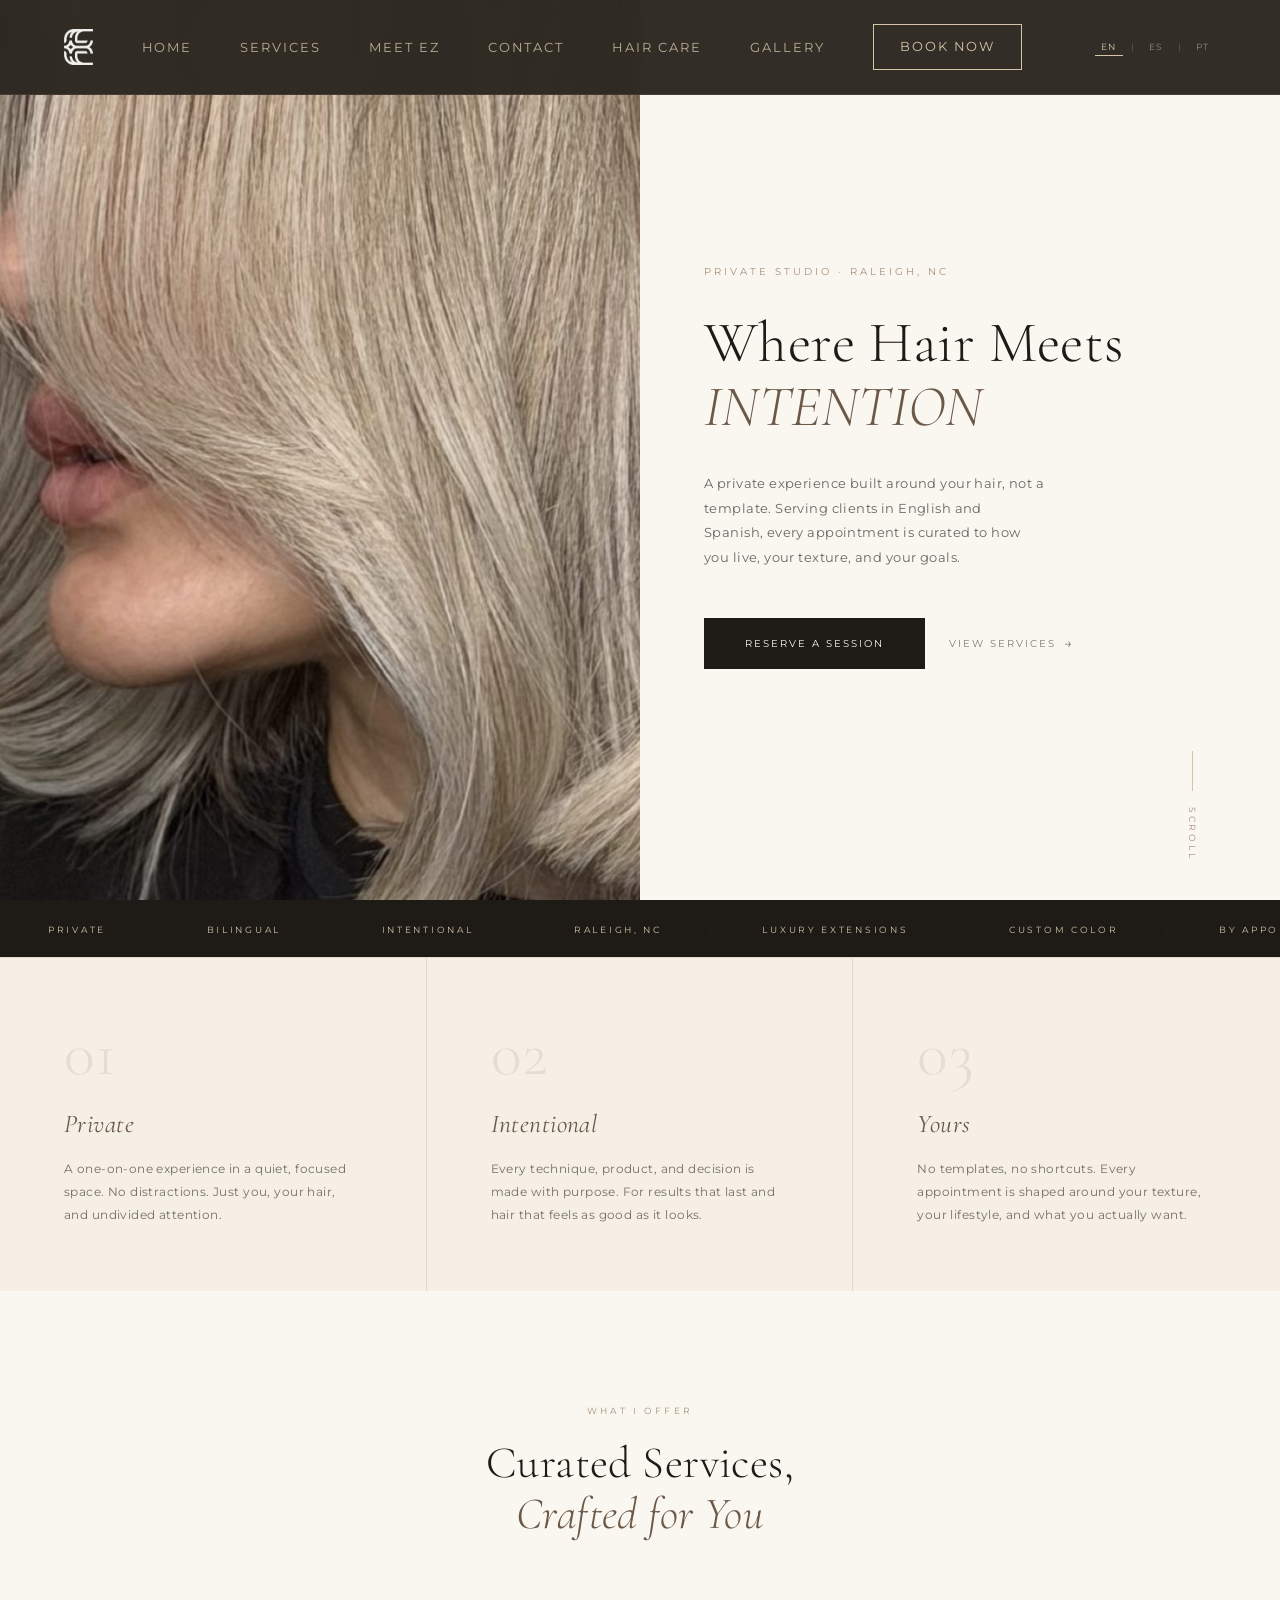
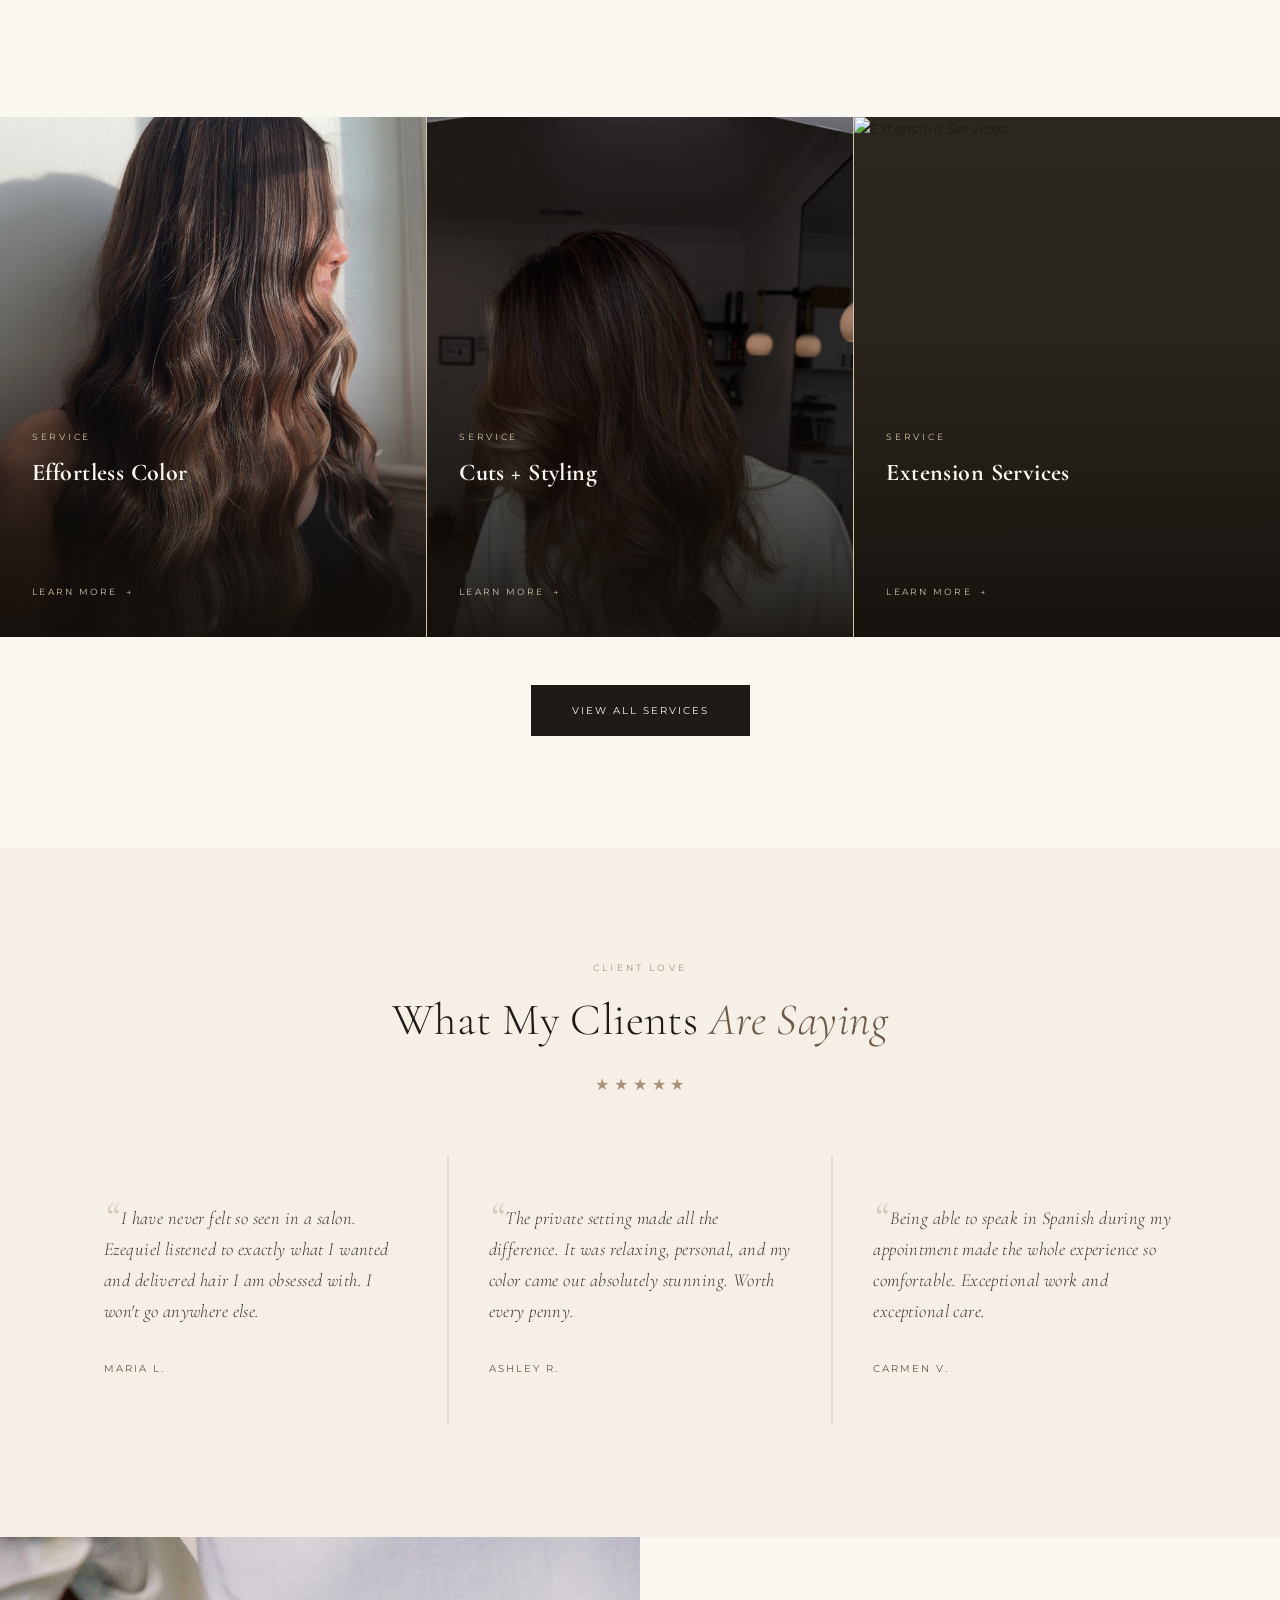
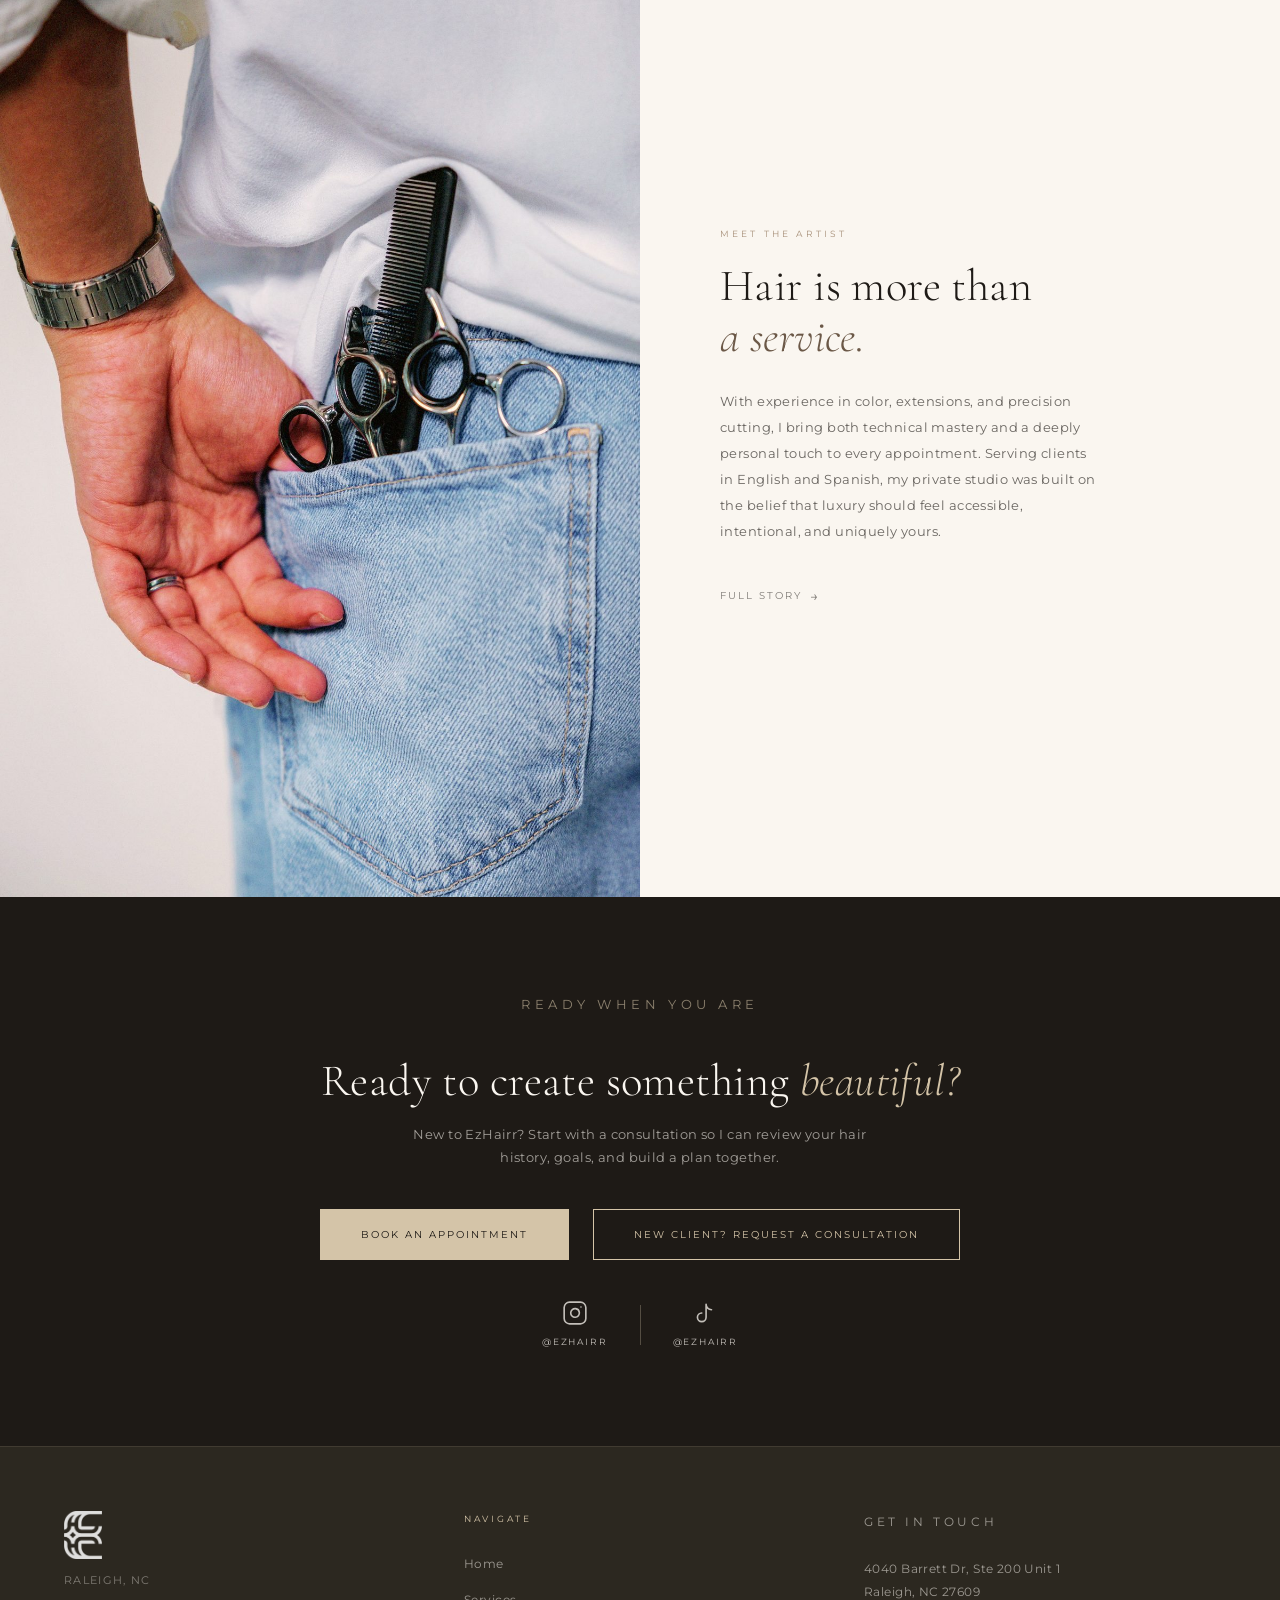
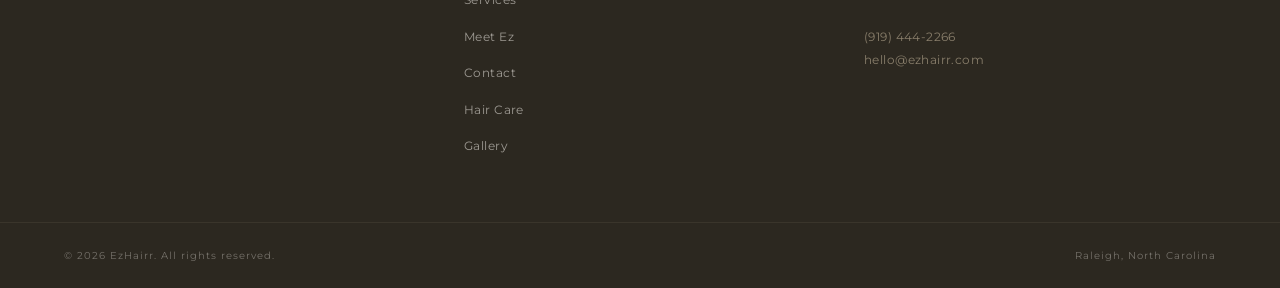
==== index.html @ 63e95068 "Add files via upload" ====
<!DOCTYPE html>
<html lang="en">
<head>
  <meta charset="UTF-8" />
  <meta name="viewport" content="width=device-width, initial-scale=1.0" />
  <meta name="description" content="EzHairr Private, bilingual luxury hair studio in Raleigh, NC. Expert color, extensions, cuts and styling by appointment." />
  <meta property="og:title" content="EzHairr | Luxury Hair Studio, Raleigh NC" />
  <title>EzHairr | Luxury Hair Studio, Raleigh NC</title>
  <link rel="preconnect" href="https://fonts.googleapis.com">
  <link rel="preconnect" href="https://fonts.gstatic.com" crossorigin>
  <link href="https://fonts.googleapis.com/css2?family=Cormorant+Garamond:ital,wght@0,300;0,400;0,500;1,300;1,400;1,500&family=Montserrat:wght@300;400;500;600&display=swap" rel="stylesheet">
  <link rel="stylesheet" href="css/style.css" />
  <style>

    .hero-slideshow { position: absolute; inset: 0; }
    .hero-slide {
      position: absolute; inset: 0;
      background-size: cover; background-position: center center;
      opacity: 0; transition: opacity 1.2s ease;
    }
    .hero-slide.active { opacity: 1; }

    .lang-switcher {
      display: flex;
      align-items: center;
      gap: 0.5rem;
      margin-left: 1.5rem;
    }
    .lang-btn {
      font-family: 'Montserrat', sans-serif;
      font-size: 9px;
      letter-spacing: 0.15em;
      text-transform: uppercase;
      color: var(--sand);
      opacity: 0.6;
      background: none;
      border: none;
      cursor: pointer;
      padding: 0.2rem 0.4rem;
      transition: opacity 0.2s ease;
    }
    .lang-btn:hover, .lang-btn.active { opacity: 1; color: var(--sand); }
    .lang-btn.active { border-bottom: 1px solid var(--sand); }
    .lang-divider { color: var(--sand); opacity: 0.3; font-size: 9px; }

    [data-reveal] { opacity: 0; transform: translateY(28px); transition: opacity 0.75s ease, transform 0.75s ease; }

    .hero-slideshow { position: absolute; inset: 0; }
    .hero-slide {
      position: absolute; inset: 0;
      background-size: cover; background-position: center center;
      opacity: 0; transition: opacity 1.2s ease;
    }
    .hero-slide.active { opacity: 1; }
    [data-reveal].revealed { opacity: 1; transform: translateY(0); }
    [data-reveal-delay="1"] { transition-delay: 0.12s; }
    [data-reveal-delay="2"] { transition-delay: 0.24s; }

    /* ACCORDION */
    .service-card__accordion {
      position: absolute;
      inset: 0;
      background: rgba(26,20,16,0.96);
      display: flex;
      align-items: center;
      justify-content: center;
      padding: 2.5rem;
      opacity: 0;
      pointer-events: none;
      transition: opacity 0.4s ease;
      z-index: 10;
    }
    .service-card__accordion.open {
      opacity: 1;
      pointer-events: all;
    }
    .service-card__accordion-inner {
      text-align: left;
      color: var(--cream);
    }
    .service-card__accordion-label {
      font-family: 'Cormorant Garamond', Georgia, serif;
      font-size: 1.4rem;
      font-style: italic;
      font-weight: 300;
      color: var(--sand);
      margin-bottom: 1rem;
    }
    .service-card__accordion-inner p {
      font-size: 12px;
      line-height: 1.9;
      opacity: 0.8;
      margin-bottom: 0.75rem;
    }
    .service-card__accordion-btn {
      display: inline-block;
      margin-top: 1.25rem;
      font-family: 'Montserrat', sans-serif;
      font-size: 9px;
      letter-spacing: 0.2em;
      text-transform: uppercase;
      border: 1px solid var(--sand);
      color: var(--sand);
      padding: 0.7rem 1.5rem;
      text-decoration: none;
      transition: background 0.3s ease, color 0.3s ease;
    }
    .service-card__accordion-btn:hover {
      background: var(--sand);
      color: var(--dark);
    }
    .service-card__link {
      background: none;
      border: none;
      cursor: pointer;
      font-family: 'Montserrat', sans-serif;
    }
    /* Close button */
    .accordion-close {
      position: absolute;
      top: 1.25rem;
      right: 1.25rem;
      background: none;
      border: none;
      color: var(--sand);
      font-size: 1.1rem;
      cursor: pointer;
      opacity: 0.7;
      transition: opacity 0.2s ease;
      z-index: 11;
    }
    .accordion-close:hover { opacity: 1; }
  </style>
</head>
<body data-page="index" data-marquee-key="index_marquee">


  <!-- NAV -->
  <nav class="nav" id="nav">
    <a href="index.html" class="nav__logo"><img src="images/logo.png" alt="EzHairr" class="nav__logo-img" /></a>
    <ul class="nav__links">
      <li><a href="index.html" data-i18n="nav_home">Home</a></li>
      <li><a href="services.html" data-i18n="nav_services">Services</a></li>
      <li><a href="about.html" data-i18n="nav_meet">Meet Ez</a></li>
      <li><a href="contact.html" data-i18n="nav_contact">Contact</a></li>
      <li><a href="haircare.html" data-i18n="nav_haircare">Hair Care</a></li>
      <li><a href="gallery.html" data-i18n="nav_gallery">Gallery</a></li>
    </ul>
    <a href="https://book.squareup.com/appointments/rt3pqesdcod89x/location/LMBRDJYVNBJ9A/services" class="nav__cta" target="_blank" rel="noopener" data-i18n="nav_book">Book Now</a>
        <div class="lang-switcher">
      <button class="lang-btn active" onclick="setLang('en')">EN</button>
      <span class="lang-divider">|</span>
      <button class="lang-btn" onclick="setLang('es')">ES</button>
      <span class="lang-divider">|</span>
      <button class="lang-btn" onclick="setLang('pt')">PT</button>
    </div>
    <button class="nav__hamburger" aria-label="Open menu">
      <span></span><span></span><span></span>
    </button>
  </nav>

  <div class="mobile-menu" role="dialog" aria-modal="true">
    <button class="mobile-menu__close" aria-label="Close menu">&#x2715;</button>
    <a href="index.html" data-i18n="nav_home">Home</a>
    <a href="services.html" data-i18n="nav_services">Services</a>
    <a href="about.html" data-i18n="nav_meet">Meet Ez</a>
    <a href="contact.html" data-i18n="nav_contact">Contact</a>
    <a href="haircare.html" data-i18n="nav_haircare">Hair Care</a>
    <a href="gallery.html" data-i18n="nav_gallery">Gallery</a>
    <a href="https://book.squareup.com/appointments/rt3pqesdcod89x/location/LMBRDJYVNBJ9A/services" target="_blank" rel="noopener" style="color:var(--sand);" data-i18n="nav_book">Book Now</a>
  </div>

  <!-- HERO -->
  <section class="hero">
    <div class="hero__image">
      <div class="hero-slideshow">
        <div class="hero-slide active" style="background-image:url('images/hero.jpg')"></div>
        <div class="hero-slide" style="background-image:url('images/color.jpg')"></div>
        <div class="hero-slide" style="background-image:url('images/extensions.jpg')"></div>
        <div class="hero-slide" style="background-image:url('images/cuts.jpg')"></div>
      </div>
    </div>
    <div class="hero__content">
      <p class="hero__eyebrow" data-i18n="index_hero_eyebrow">Private Studio · Raleigh, NC</p>
      <h1 class="hero__headline">
        <span data-i18n="index_hero_h1">Where Hair Meets</span><br>
        <em data-i18n="index_hero_em">INTENTION</em>
      </h1>
      <p class="hero__body" data-i18n="index_hero_body">A private experience built around your hair, not a template. Serving clients in English and Spanish, every appointment is curated to how you live, your texture, and your goals.</p>
      <div class="hero__actions">
        <a href="https://book.squareup.com/appointments/rt3pqesdcod89x/location/LMBRDJYVNBJ9A/services" class="btn-primary" target="_blank" rel="noopener" data-i18n="index_hero_btn1">Reserve a Session</a>
        <a href="services.html" class="btn-ghost" data-i18n="index_hero_btn2">View Services</a>
      </div>
      <div class="hero__scroll" data-i18n="index_scroll">Scroll</div>
    </div>
  </section>

  <!-- MARQUEE -->
  <div class="marquee-strip" aria-hidden="true">
    <div class="marquee-track" id="marquee-track">
      <span>Private</span><span class="dot">·</span>
      <span>Bilingual</span><span class="dot">·</span>
      <span>Intentional</span><span class="dot">·</span>
      <span>Raleigh, NC</span><span class="dot">·</span>
      <span>Luxury Extensions</span><span class="dot">·</span>
      <span>Custom Color</span><span class="dot">·</span>
      <span>By Appointment</span><span class="dot">·</span>
      <span>Private</span><span class="dot">·</span>
      <span>Bilingual</span><span class="dot">·</span>
      <span>Intentional</span><span class="dot">·</span>
      <span>Raleigh, NC</span><span class="dot">·</span>
      <span>Luxury Extensions</span><span class="dot">·</span>
      <span>Custom Color</span><span class="dot">·</span>
      <span>By Appointment</span><span class="dot">·</span>
    </div>
  </div>
  </div>

  <!-- PILLARS -->
  <div class="pillars-section">
    <div class="pillars">
      <div class="pillar" data-reveal>
        <div class="pillar__number">01</div>
        <div class="pillar__title" data-i18n="index_p1_title">Private</div>
        <p class="pillar__body" data-i18n="index_p1_body">A one-on-one experience in a quiet, focused space. No distractions. Just you, your hair, and undivided attention.</p>
      </div>
      <div class="pillar" data-reveal data-reveal-delay="1">
        <div class="pillar__number">02</div>
        <div class="pillar__title" data-i18n="index_p2_title">Intentional</div>
        <p class="pillar__body" data-i18n="index_p2_body">Every technique, product, and decision is made with purpose. For results that last and hair that feels as good as it looks.</p>
      </div>
      <div class="pillar" data-reveal data-reveal-delay="2">
        <div class="pillar__number">03</div>
        <div class="pillar__title" data-i18n="index_p3_title">Yours</div>
        <p class="pillar__body" data-i18n="index_p3_body">No templates, no shortcuts. Every appointment is shaped around your texture, your lifestyle, and what you actually want.</p>
      </div>
    </div>
  </div>

  <!-- SERVICES -->
  <section class="section section--mid" id="services">
    <div class="services-intro" data-reveal>
      <p class="eyebrow" data-i18n="index_svc_eyebrow">What I Offer</p>
      <h2 class="heading"><span data-i18n="index_svc_h1">Curated Services,</span><br><em data-i18n="index_svc_em">Crafted for You</em></h2>
    </div>
  </section>
  <div class="services-grid">

    <div class="service-card">
      <img src="images/color.jpg" alt="Effortless Color" style="position:absolute;inset:0;width:100%;height:100%;object-fit:cover;object-position:center 30%;" />
      <div class="service-card__overlay">
        <p class="service-card__label" data-i18n="index_c1_label">Service</p>
        <h3 class="service-card__title" data-i18n="index_c1_title">Effortless Color</h3>
        <p class="service-card__desc" data-i18n="index_c1_desc">Soft balayage and foilayage creating dimensional, lived-in color that's easy to maintain.</p>
        <button class="service-card__link" onclick="toggleCard('color')" data-i18n="index_learn_more">Learn More</button>
      </div>
      <div class="service-card__accordion" id="accordion-color">
        <button class="accordion-close" onclick="toggleCard('color')">&#x2715;</button>
        <div class="service-card__accordion-inner">
          <p class="service-card__accordion-label" data-i18n="index_c1_title">Effortless Color</p>
          <p data-i18n="index_c1_ap1">Soft balayage and foilayage designed to create dimensional, lived-in color that grows out beautifully and never feels like a chore to maintain. Perfect for anyone who wants sun-kissed, natural-looking results without constant upkeep.</p>
          <p data-i18n="index_c1_ap2">Every color appointment begins with a consultation to understand your hair history, lifestyle, and goals. No two results are the same.</p>
          <a href="https://book.squareup.com/appointments/rt3pqesdcod89x/location/LMBRDJYVNBJ9A/services" target="_blank" class="service-card__accordion-btn" data-i18n="index_c1_abtn">Book Now</a>
        </div>
      </div>
    </div>

    <div class="service-card">
      <img src="images/cuts.jpg" alt="Cuts and Styling" style="position:absolute;inset:0;width:100%;height:100%;object-fit:cover;object-position:center 30%;" />
      <div class="service-card__overlay">
        <p class="service-card__label" data-i18n="index_c2_label">Service</p>
        <h3 class="service-card__title" data-i18n="index_c2_title">Cuts + Styling</h3>
        <p class="service-card__desc" data-i18n="index_c2_desc">Personalized to fit how you actually live in your hair: your texture, your routine, your lifestyle.</p>
        <button class="service-card__link" onclick="toggleCard('cuts')" data-i18n="index_learn_more">Learn More</button>
      </div>
      <div class="service-card__accordion" id="accordion-cuts">
        <button class="accordion-close" onclick="toggleCard('cuts')">&#x2715;</button>
        <div class="service-card__accordion-inner">
          <p class="service-card__accordion-label" data-i18n="index_c2_title">Cuts + Styling</p>
          <p data-i18n="index_c2_ap1">Every cut is shaped around how you actually live in your hair, your routine, your texture, your style. Not a formula, not a template. A cut that works for your real life.</p>
          <p data-i18n="index_c2_ap2">Includes a blowout and style finish so you leave looking and feeling your best.</p>
          <a href="https://book.squareup.com/appointments/rt3pqesdcod89x/location/LMBRDJYVNBJ9A/services" target="_blank" class="service-card__accordion-btn" data-i18n="index_c2_abtn">Book Now</a>
        </div>
      </div>
    </div>

    <div class="service-card">
      <img src="images/extensions.jpg" alt="Extension Services" style="position:absolute;inset:0;width:100%;height:100%;object-fit:cover;object-position:center 30%;" />
      <div class="service-card__overlay">
        <p class="service-card__label" data-i18n="index_c3_label">Service</p>
        <h3 class="service-card__title" data-i18n="index_c3_title">Extension Services</h3>
        <p class="service-card__desc" data-i18n="index_c3_desc">Custom extensions tailored to your texture, lifestyle, and goals. Length, volume, or both, done to look completely natural.</p>
        <button class="service-card__link" onclick="toggleCard('extensions')" data-i18n="index_learn_more">Learn More</button>
      </div>
      <div class="service-card__accordion" id="accordion-extensions">
        <button class="accordion-close" onclick="toggleCard('extensions')">&#x2715;</button>
        <div class="service-card__accordion-inner">
          <p class="service-card__accordion-label" data-i18n="index_c3_title">Extension Services</p>
          <p data-i18n="index_c3_ap1">Custom extensions tailored to your hair texture, density, lifestyle, and goals. I'll go over every method available, maintenance expectations, and pricing during your consultation so there are no surprises.</p>
          <p data-i18n="index_c3_ap2">Whether you want added length, volume, or both, the result will look and feel completely natural.</p>
          <a href="https://book.squareup.com/appointments/rt3pqesdcod89x/location/LMBRDJYVNBJ9A/services" target="_blank" class="service-card__accordion-btn" data-i18n="index_c3_abtn">Book a Consultation</a>
        </div>
      </div>
    </div>

  </div>
  <div class="section section--mid" style="padding-top:3rem;text-align:center;">
    <a href="services.html" class="btn-primary" data-i18n="index_view_all">View All Services</a>
  </div>

  <!-- TESTIMONIALS -->
  <section class="section section--dark testimonials">
    <div data-reveal>
      <p class="eyebrow" data-i18n="index_testi_eyebrow">Client Love</p>
      <h2 class="heading"><span data-i18n="index_testi_h1">What My Clients</span> <em data-i18n="index_testi_em">Are Saying</em></h2>
      <div class="stars">★ ★ ★ ★ ★</div>
    </div>
    <div class="testimonials-grid">
      <div class="testimonial" data-reveal>
        <p class="testimonial__quote" data-i18n="index_t1">I have never felt so seen in a salon. Ezequiel listened to exactly what I wanted and delivered hair I am obsessed with. I won't go anywhere else.</p>
        <p class="testimonial__author" data-i18n="index_t1_author">Maria L.</p>
      </div>
      <div class="testimonial" data-reveal data-reveal-delay="1">
        <p class="testimonial__quote" data-i18n="index_t2">The private setting made all the difference. It was relaxing, personal, and my color came out absolutely stunning. Worth every penny.</p>
        <p class="testimonial__author" data-i18n="index_t2_author">Ashley R.</p>
      </div>
      <div class="testimonial" data-reveal data-reveal-delay="2">
        <p class="testimonial__quote" data-i18n="index_t3">Being able to speak in Spanish during my appointment made the whole experience so comfortable. Exceptional work and exceptional care.</p>
        <p class="testimonial__author" data-i18n="index_t3_author">Carmen V.</p>
      </div>
    </div>
  </section>

  <!-- ABOUT -->
  <div class="about-split" id="about">
    <div class="about-split__image">
      <img src="images/about.jpg" alt="Ezequiel - EzHairr stylist" style="width:100%;height:100%;object-fit:cover;object-position:center top;" />
    </div>
    <div class="about-split__content">
      <p class="eyebrow" data-i18n="index_about_eyebrow">Meet the Artist</p>
      <h2 class="heading" style="margin-bottom:1.5rem;"><span data-i18n="index_about_h1">Hair is more than</span><br><em data-i18n="index_about_em">a service.</em></h2>
      <p class="about-split__body" data-i18n="index_about_body">With experience in color, extensions, and precision cutting, I bring both technical mastery and a deeply personal touch to every appointment. Serving clients in English and Spanish, my private studio was built on the belief that luxury should feel accessible, intentional, and uniquely yours.</p>
      <a href="about.html" class="btn-ghost" data-i18n="index_about_btn">Full Story</a>
    </div>
  </div>

  <!-- CTA STRIP -->
  <section class="cta-strip" id="contact">
    <p class="eyebrow" data-i18n="index_cta_eyebrow">Ready When You Are</p>
    <h2 class="heading" style="margin-bottom:1rem;"><span data-i18n="index_cta_h1">Ready to create something</span> <em data-i18n="index_cta_em">beautiful?</em></h2>
    <p data-i18n="index_cta_body">New to EzHairr? Start with a consultation so I can review your hair history, goals, and build a plan together.</p>
    <div style="display:flex;gap:1.5rem;justify-content:center;flex-wrap:wrap;margin-top:0.5rem;">
        <a href="https://book.squareup.com/appointments/rt3pqesdcod89x/location/LMBRDJYVNBJ9A/services" class="btn-primary" target="_blank" rel="noopener" data-i18n="index_cta_btn1">Book an Appointment</a>
        <a href="contact.html" class="btn-primary" style="background:transparent;color:var(--sand);border-color:var(--sand);" data-i18n="index_cta_btn2">New Client? Request a Consultation</a>
      </div>
  
  <div style="display:flex;justify-content:center;gap:2rem;margin-top:2.5rem;align-items:center;">
    <a href="https://www.instagram.com/ezhairr" target="_blank" rel="noopener" style="display:flex;flex-direction:column;align-items:center;gap:0.5rem;text-decoration:none;color:var(--cream);opacity:0.75;transition:opacity 0.3s ease;" onmouseover="this.style.opacity=1" onmouseout="this.style.opacity=0.75">
      <svg xmlns="http://www.w3.org/2000/svg" width="26" height="26" viewBox="0 0 24 24" fill="none" stroke="currentColor" stroke-width="1.5" stroke-linecap="round" stroke-linejoin="round">
        <rect x="2" y="2" width="20" height="20" rx="5" ry="5"/><path d="M16 11.37A4 4 0 1 1 12.63 8 4 4 0 0 1 16 11.37z"/><line x1="17.5" y1="6.5" x2="17.51" y2="6.5"/>
      </svg>
      <span style="font-size:9px;letter-spacing:0.2em;text-transform:uppercase;font-family:'Montserrat',sans-serif;">@ezhairr</span>
    </a>
    <div style="width:1px;height:40px;background:rgba(212,196,168,0.3);"></div>
    <a href="https://www.tiktok.com/@ezhairr" target="_blank" rel="noopener" style="display:flex;flex-direction:column;align-items:center;gap:0.5rem;text-decoration:none;color:var(--cream);opacity:0.75;transition:opacity 0.3s ease;" onmouseover="this.style.opacity=1" onmouseout="this.style.opacity=0.75">
      <svg xmlns="http://www.w3.org/2000/svg" width="26" height="26" viewBox="0 0 24 24" fill="none" stroke="currentColor" stroke-width="1.5" stroke-linecap="round" stroke-linejoin="round">
        <path d="M9 12a4 4 0 1 0 4 4V4a5 5 0 0 0 5 5"/>
      </svg>
      <span style="font-size:9px;letter-spacing:0.2em;text-transform:uppercase;font-family:'Montserrat',sans-serif;">@ezhairr</span>
    </a>
  </div>
</section>

  <!-- FOOTER -->
  <footer>
    <div class="footer-grid">
      <div>
        <div class="footer__logo"><img src="images/logo.png" alt="EzHairr" class="footer__logo-img" /></div>
        <p class="footer__tagline" data-i18n="footer_tagline">Raleigh, NC</p>
      </div>
      <div>
        <p class="footer__head" data-i18n="footer_navigate">Navigate</p>
        <ul class="footer__links">
          <li><a href="index.html" data-i18n="nav_home">Home</a></li>
          <li><a href="services.html" data-i18n="nav_services">Services</a></li>
          <li><a href="about.html" data-i18n="nav_meet">Meet Ez</a></li>
          <li><a href="contact.html" data-i18n="nav_contact">Contact</a></li>
          <li><a href="haircare.html" data-i18n="nav_haircare">Hair Care</a></li>
          <li><a href="gallery.html" data-i18n="nav_gallery">Gallery</a></li>
        </ul>
      </div>
      <div class="footer__contact">
        <p class="footer__head" data-i18n="footer_contact">Get in Touch</p>
        <p>
          4040 Barrett Dr, Ste 200 Unit 1<br>
          Raleigh, NC 27609<br><br>
          <a href="tel:9194442266">(919) 444-2266</a><br>
          <a href="mailto:hello@ezhairr.com">hello@ezhairr.com</a>
        </p>
      </div>
    </div>
    <div class="footer-bottom">
      <p data-i18n="footer_copy">&copy; 2026 EzHairr. All rights reserved.</p>
      <p data-i18n="footer_location">Raleigh, North Carolina</p>
    </div>
  </footer>

  <script>
    const nav = document.getElementById('nav');
    window.addEventListener('scroll', () => {
      nav.classList.toggle('scrolled', window.scrollY > 60);
    });

    const revealEls = document.querySelectorAll('[data-reveal]');
    const observer = new IntersectionObserver((entries) => {
      entries.forEach(entry => {
        if (entry.isIntersecting) {
          entry.target.classList.add('revealed');
          observer.unobserve(entry.target);
        }
      });
    }, { threshold: 0.12 });
    revealEls.forEach(el => observer.observe(el));

  function toggleCard(id) {
    const accordion = document.getElementById('accordion-' + id);
    accordion.classList.toggle('open');
  }

  // Hero slideshow
  const slides = document.querySelectorAll('.hero-slide');
  let current = 0;
  setInterval(() => {
    slides[current].classList.remove('active');
    current = (current + 1) % slides.length;
    slides[current].classList.add('active');
  }, 4000);
  </script>

  <script src="js/main.js"></script>
  <script>
    // Mobile menu
    (function() {
      var hamburger = document.querySelector('.nav__hamburger');
      var mobileMenu = document.querySelector('.mobile-menu');
      var closeBtn = document.querySelector('.mobile-menu__close');
      if (hamburger && mobileMenu) {
        hamburger.addEventListener('click', function() {
          mobileMenu.classList.add('open');
          document.body.style.overflow = 'hidden';
        });
        closeBtn && closeBtn.addEventListener('click', function() {
          mobileMenu.classList.remove('open');
          document.body.style.overflow = '';
        });
        document.querySelectorAll('.mobile-menu a').forEach(function(a) {
          a.addEventListener('click', function() {
            mobileMenu.classList.remove('open');
            document.body.style.overflow = '';
          });
        });
      }

      // Service card scroll reveal
      var cards = document.querySelectorAll('.service-card');
      if (cards.length && 'IntersectionObserver' in window) {
        var obs = new IntersectionObserver(function(entries) {
          entries.forEach(function(e) {
            e.target.classList.toggle('in-view', e.isIntersecting);
          });
        }, { threshold: 0.5 });
        cards.forEach(function(c) { obs.observe(c); });
      }
    })();
  </script>
  
  <script src="js/i18n.js"></script>
  <script>
    var _lang = localStorage.getItem('ezhairr_lang') || 'en';
    function setLang(lang) {
      _lang = lang;
      localStorage.setItem('ezhairr_lang', lang);
      var tr = EZ_TRANSLATIONS[lang];
      document.querySelectorAll('[data-i18n]').forEach(function(el) {
        var k = el.getAttribute('data-i18n');
        if (tr && tr[k] !== undefined) el.textContent = tr[k];
      });
      document.querySelectorAll('.lang-btn').forEach(function(b) {
        b.classList.toggle('active', b.textContent.toLowerCase() === lang);
      });
      document.documentElement.lang = lang==='pt'?'pt-BR':lang==='es'?'es-419':'en';
      var track = document.getElementById('marquee-track');
      var mk = document.body.getAttribute('data-marquee-key');
      if (track && mk && tr && tr[mk]) {
        var words = tr[mk], h = '';
        for (var i=0;i<2;i++) words.forEach(function(w){h+='<span>'+w+'</span><span class="dot">·</span>';});
        track.innerHTML = h;
      }
    }
    setLang(_lang);
  </script>
</body>
</html>
---- css/style.css ----
:root {
      --ink:     #1E1A16;
      --dark:    #2C2820;
      --earth:   #6B5847;
      --taupe:   #A8917A;
      --sand:    #D4C4A8;
      --ivory:   #F5EFE6;
      --cream:   #FAF6F0;
      --ff-display: 'Cormorant Garamond', Georgia, serif;
      --ff-body:    'Montserrat', sans-serif;
      --transition: 0.35s ease;
    }

    *, *::before, *::after { box-sizing: border-box; margin: 0; padding: 0; }
    html { scroll-behavior: smooth; }
    body {
      background: var(--cream);
      color: var(--ink);
      font-family: var(--ff-body);
      font-size: 14px;
      font-weight: 400;
      letter-spacing: 0.03em;
      line-height: 1.75;
      overflow-x: hidden;
    }
    a { color: inherit; text-decoration: none; }

    /* NAV */
    .nav {
      position: fixed; top: 0; left: 0; right: 0; z-index: 100;
      display: flex; align-items: center; justify-content: space-between;
      padding: 1.5rem 4rem;
      background: rgba(44,40,32,0.97);
      backdrop-filter: blur(8px);
      border-bottom: 1px solid rgba(200,184,154,0.12);
      transition: background var(--transition), padding var(--transition);
    }
    .nav.scrolled {
      background: rgba(44,40,32,0.97);
      backdrop-filter: blur(8px);
      padding: 1rem 4rem;
      border-bottom: 1px solid rgba(200,184,154,0.12);
    }
    .nav__logo { display: flex; align-items: center; }
    .nav__links { display: flex; gap: 3rem; list-style: none; }
    .nav__links a { font-size: 13px; letter-spacing: 0.15em; text-transform: uppercase; color: var(--sand); opacity: 0.85; transition: opacity var(--transition), color var(--transition); }
    .nav__links a:hover { opacity: 1; color: var(--taupe); }
    .nav__cta {
      font-size: 13px; letter-spacing: 0.15em; text-transform: uppercase;
      border: 1px solid var(--sand); color: var(--sand);
      padding: 0.65rem 1.6rem;
      transition: background var(--transition), color var(--transition), border-color var(--transition);
    }
    .nav__cta:hover { background: var(--sand); color: var(--dark); }

    /* HERO */
    .hero {
      height: 100vh; min-height: 700px;
      display: grid; grid-template-columns: 1fr 1fr;
    }
    .hero__image { position: relative; overflow: hidden; background: var(--dark); }
    .hero__photo { width: 100%; height: 100%; object-fit: cover; transition: transform 8s ease; }
    .hero__image:hover .hero__photo { transform: scale(1.04); }
    .hero__placeholder {
      width: 100%; height: 100%;
      display: flex; flex-direction: column; align-items: center; justify-content: center;
      gap: 1rem; background: var(--dark);
      color: var(--earth); font-size: 10px; letter-spacing: 0.2em; text-transform: uppercase;
    }
    .hero__placeholder svg { opacity: 0.4; }
    .hero__content {
      display: flex; flex-direction: column; justify-content: center;
      padding: 6rem 5rem 4rem 4rem;
      background: var(--cream); position: relative;
    }
    .hero__eyebrow { font-size: 10px; letter-spacing: 0.3em; text-transform: uppercase; color: var(--taupe); margin-bottom: 2rem; }
    .hero__headline {
      font-family: var(--ff-display);
      font-size: clamp(3rem, 4.5vw, 4.5rem);
      font-weight: 300; line-height: 1.1; color: var(--ink);
      margin-bottom: 2rem;
    }
    .hero__headline em { font-style: italic; color: var(--earth); display: block; }
    .hero__body { font-size: 13px; line-height: 1.9; color: var(--ink); opacity: 0.65; max-width: 340px; margin-bottom: 3rem; }
    .hero__actions { display: flex; gap: 1.5rem; align-items: center; }
    .hero__scroll {
      position: absolute; bottom: 2.5rem; right: 5rem;
      font-size: 9px; letter-spacing: 0.3em; text-transform: uppercase;
      color: var(--taupe); writing-mode: vertical-rl;
      display: flex; align-items: center; gap: 1rem;
    }
    .hero__scroll::before { content: ''; display: block; width: 1px; height: 40px; background: var(--sand); }

    /* BUTTONS */
    .btn-primary {
      font-family: var(--ff-body); font-size: 10px; letter-spacing: 0.2em;
      text-transform: uppercase; background: var(--ink); color: var(--cream);
      padding: 1rem 2.5rem; border: 1px solid var(--ink); cursor: pointer;
      transition: background var(--transition), color var(--transition);
      display: inline-block;
    }
    .btn-primary:hover { background: transparent; color: var(--ink); }
    .btn-ghost {
      font-family: var(--ff-body); font-size: 10px; letter-spacing: 0.2em;
      text-transform: uppercase; color: var(--ink); opacity: 0.55;
      display: inline-flex; align-items: center; gap: 0.5rem;
      transition: opacity var(--transition), color var(--transition);
      cursor: pointer; background: none; border: none;
    }
    .btn-ghost:hover { opacity: 1; color: var(--earth); }
    .btn-ghost::after { content: '→'; font-size: 14px; }

    /* MARQUEE */
    .marquee-strip { background: var(--ink); padding: 1rem 0; overflow: hidden; white-space: nowrap; }
    .marquee-track { display: inline-flex; animation: marquee 22s linear infinite; }
    .marquee-track span { font-size: 9px; letter-spacing: 0.3em; text-transform: uppercase; color: var(--sand); padding: 0 3rem; }
    .marquee-track .dot { color: var(--earth); padding: 0; opacity: 0.6; }
    @keyframes marquee { from { transform: translateX(0); } to { transform: translateX(-50%); } }

    /* PILLARS */
    .pillars-section { padding: 0; background: var(--ivory); }
    .pillars {
      display: grid; grid-template-columns: repeat(3, 1fr);
      border-top: 1px solid rgba(107,88,71,0.15);
    }
    .pillar { padding: 4rem; border-right: 1px solid rgba(107,88,71,0.15); }
    .pillar:last-child { border-right: none; }
    .pillar__number { font-family: var(--ff-display); font-size: 4rem; font-weight: 300; color: rgba(168,145,122,0.2); line-height: 1; margin-bottom: 1rem; }
    .pillar__title { font-family: var(--ff-display); font-size: 1.6rem; font-style: italic; color: var(--earth); margin-bottom: 0.75rem; }
    .pillar__body { font-size: 12px; line-height: 1.9; color: var(--ink); opacity: 0.6; }

    /* SERVICES */
    .section { padding: 7rem 4rem; }
    .section--mid { background: var(--cream); }
    .section--dark { background: var(--ivory); }
    .eyebrow { font-size: 9px; letter-spacing: 0.35em; text-transform: uppercase; color: var(--taupe); margin-bottom: 1.2rem; }
    .heading { font-family: var(--ff-display); font-size: clamp(2.2rem, 3.5vw, 3.2rem); font-weight: 300; line-height: 1.15; color: var(--ink); }
    .heading em { font-style: italic; color: var(--earth); }
    .services-intro { max-width: 800px; margin: 0 auto 4rem; text-align: center; }
    .services-grid { display: grid; grid-template-columns: repeat(3, 1fr); gap: 1.5px; background: var(--sand); }
    .service-card { position: relative; height: 520px; overflow: hidden; background: var(--dark); cursor: pointer; }
    .service-card__overlay {
      position: absolute; inset: 0;
      background: linear-gradient(to top, rgba(20,16,12,0.92) 0%, rgba(20,16,12,0.15) 55%, transparent 100%);
      display: flex; flex-direction: column; justify-content: flex-end;
      padding: 2.5rem 2rem;
      transition: background var(--transition);
    }
    .service-card:hover .service-card__overlay {
      background: linear-gradient(to top, rgba(20,16,12,0.97) 0%, rgba(20,16,12,0.5) 60%, rgba(20,16,12,0.1) 100%);
    }
    .service-card__label { font-size: 9px; letter-spacing: 0.3em; text-transform: uppercase; color: var(--sand); margin-bottom: 0.5rem; display: block; }
    .service-card__title { font-family: var(--ff-display); font-size: 1.5rem; color: var(--cream); margin-bottom: 0.5rem; }
    .service-card__desc { font-size: 11px; line-height: 1.8; color: var(--cream); opacity: 0; transform: translateY(8px); transition: opacity 0.4s ease, transform 0.4s ease; margin-bottom: 1.2rem; height: 4rem; overflow: hidden; }
    .service-card:hover .service-card__desc { opacity: 0.8; transform: translateY(0); }
    .service-card__link { font-size: 9px; letter-spacing: 0.25em; text-transform: uppercase; color: var(--sand); opacity: 0; transform: translateY(6px); transition: opacity 0.4s ease 0.05s, transform 0.4s ease 0.05s; display: inline-flex; align-items: center; gap: 0.5rem; background: none; border: none; cursor: pointer; padding: 0; }
    .service-card__link::after { content: '→'; }
    .service-card:hover .service-card__link { opacity: 1; transform: translateY(0); }

    /* card photo placeholders */
    .card-photo {
      position: absolute; inset: 0;
      display: flex; align-items: flex-end; justify-content: center;
      padding-bottom: 3rem;
      font-size: 9px; letter-spacing: 0.18em; text-transform: uppercase;
    }
    .card-photo--color    { background: linear-gradient(160deg, #3a2e28 0%, #1e1812 100%); }
    .card-photo--ext      { background: linear-gradient(160deg, #2a2420 0%, #1a1410 100%); }
    .card-photo--cuts     { background: linear-gradient(160deg, #322820 0%, #201810 100%); }

    /* TESTIMONIALS */
    .testimonials { text-align: center; }
    .stars { display: flex; justify-content: center; gap: 0.3rem; margin: 1.5rem 0 3.5rem; color: var(--taupe); font-size: 1rem; }
    .testimonials-grid { display: grid; grid-template-columns: repeat(3, 1fr); gap: 2px; background: rgba(107,88,71,0.12); }
    .testimonial { padding: 3rem 2.5rem; background: var(--ivory); text-align: left; }
    .testimonial__quote { font-family: var(--ff-display); font-size: 1.15rem; font-style: italic; font-weight: 300; line-height: 1.7; color: var(--ink); margin-bottom: 2rem; opacity: 0.85; }
    .testimonial__quote::before { content: '\201C'; font-size: 2.8rem; color: var(--taupe); line-height: 0; vertical-align: -0.45rem; margin-right: 0.15rem; opacity: 0.5; }
    .testimonial__author { font-size: 10px; letter-spacing: 0.2em; text-transform: uppercase; color: var(--earth); }

    /* ABOUT SPLIT */
    .about-split { display: grid; grid-template-columns: 1fr 1fr; min-height: 600px; }
    .about-split__image { overflow: hidden; background: var(--dark); display: flex; align-items: center; justify-content: center; color: var(--earth); font-size: 10px; letter-spacing: 0.2em; text-transform: uppercase; }
    .about-split__content { display: flex; flex-direction: column; justify-content: center; padding: 5rem; background: var(--cream); }
    .about-split__body { font-size: 13px; line-height: 2; color: var(--ink); opacity: 0.65; margin-bottom: 2.5rem; max-width: 380px; }

    /* CTA STRIP */
    .cta-strip { text-align: center; padding: 6rem 4rem; background: var(--ink); border-top: none; }
    .cta-strip .eyebrow { color: var(--sand); }
    .cta-strip .heading { color: var(--cream); }
    .cta-strip .heading em { color: var(--sand); }
    .cta-strip p { font-size: 13px; color: var(--cream); opacity: 0.6; margin-bottom: 2.5rem; max-width: 480px; margin-left: auto; margin-right: auto; }
    .cta-strip .btn-primary { background: var(--sand); color: var(--ink); border-color: var(--sand); }
    .cta-strip .btn-primary:hover { background: transparent; color: var(--sand); }

    /* FOOTER */
    .footer-grid {
      background: var(--dark); border-top: 1px solid rgba(212,196,168,0.12);
      padding: 4rem; display: grid; grid-template-columns: 1fr 1fr 1fr; gap: 3rem;
    }
    .footer__logo { font-family: var(--ff-display); font-size: 1.8rem; font-weight: 300; margin-bottom: 0.75rem; color: var(--cream); }
    .footer__tagline { font-size: 11px; letter-spacing: 0.12em; opacity: 0.4; text-transform: uppercase; color: var(--cream); }
    .footer__head { font-size: 9px; letter-spacing: 0.3em; text-transform: uppercase; color: var(--sand); margin-bottom: 1.5rem; }
    .footer__links { list-style: none; display: flex; flex-direction: column; gap: 0.75rem; }
    .footer__links a { font-size: 12px; color: var(--cream); opacity: 0.55; transition: opacity var(--transition), color var(--transition); }
    .footer__links a:hover { opacity: 1; color: var(--sand); }
    .footer__contact p { font-size: 12px; color: var(--cream); opacity: 0.55; line-height: 1.9; }
    .footer__contact a { color: var(--sand); opacity: 1; }
    .footer-bottom {
      background: var(--dark); border-top: 1px solid rgba(212,196,168,0.08);
      padding: 1.5rem 4rem; display: flex; justify-content: space-between; align-items: center;
    }
    .footer-bottom p { font-size: 10px; letter-spacing: 0.1em; color: var(--cream); opacity: 0.35; }

    /* REVEAL */
    [data-reveal] { opacity: 0; transform: translateY(28px); transition: opacity 0.75s ease, transform 0.75s ease; }
    [data-reveal].revealed { opacity: 1; transform: translateY(0); }
    [data-reveal-delay="1"] { transition-delay: 0.12s; }
    [data-reveal-delay="2"] { transition-delay: 0.24s; }



    /* HAMBURGER + MOBILE MENU */
    .nav__hamburger {
      display: none;
      flex-direction: column;
      justify-content: center;
      gap: 5px;
      background: none;
      border: none;
      cursor: pointer;
      padding: 4px;
      margin-left: 1rem;
      z-index: 100;
    }
    .nav__hamburger span {
      display: block;
      width: 22px;
      height: 1.5px;
      background: var(--sand);
    }
    .mobile-menu {
      position: fixed;
      inset: 0;
      background: rgba(28,22,18,0.98);
      z-index: 9999;
      display: flex;
      flex-direction: column;
      align-items: center;
      justify-content: center;
      gap: 2rem;
      opacity: 0;
      pointer-events: none;
      transition: opacity 0.35s ease;
    }
    .mobile-menu.open {
      opacity: 1;
      pointer-events: all;
    }
    .mobile-menu a {
      font-family: 'Cormorant Garamond', Georgia, serif;
      font-size: 2.2rem;
      font-weight: 300;
      color: var(--cream);
      text-decoration: none;
      letter-spacing: 0.05em;
      opacity: 0.85;
      transition: opacity 0.2s;
    }
    .mobile-menu a:hover { opacity: 1; }
    .mobile-menu__close {
      position: absolute;
      top: 2rem;
      right: 2rem;
      background: none;
      border: none;
      color: var(--sand);
      font-size: 1.8rem;
      cursor: pointer;
      opacity: 0.7;
      line-height: 1;
    }

    /* SERVICE CARD SCROLL/HOVER REVEAL */
    .service-card.in-view .service-card__desc,
    .service-card:hover .service-card__desc { opacity: 0.8; transform: translateY(0); }
    .service-card.in-view .service-card__link,
    .service-card:hover .service-card__link { opacity: 1; transform: translateY(0); }

    @media (max-width: 900px) {
      .hero { grid-template-columns: 1fr; height: auto; }
      .hero__image { height: 60vw; min-height: 280px; }
      .hero__content { padding: 3rem 2rem 4rem; }
      .hero__scroll { display: none; }
      .nav { padding: 1.25rem 2rem; }
      .nav__links, .nav__cta { display: none; }
      .nav__hamburger { display: flex; }
      .pillars { grid-template-columns: 1fr; }
      .pillar { border-right: none; border-bottom: 1px solid rgba(200,184,154,0.15); }
      .services-grid { grid-template-columns: 1fr 1fr; }
      .testimonials-grid { grid-template-columns: 1fr; }
      .about-split { grid-template-columns: 1fr; }
      .footer-grid { grid-template-columns: 1fr; padding: 3rem 2rem; }
      .footer-bottom { flex-direction: column; gap: 0.5rem; padding: 1.5rem 2rem; }
      .section { padding: 4rem 2rem; }
    }
    @media (max-width: 600px) {
      .services-grid { grid-template-columns: 1fr; }
    }
    @media (prefers-reduced-motion: reduce) {
      .marquee-track { animation: none; }
      * { transition: none !important; }
    }

    .nav__logo { display: flex; align-items: center; text-decoration: none; }
    .nav__logo-img { display: block; height: 36px; width: auto; filter: invert(1); opacity: 0.92; transition: opacity 0.3s ease; }
    .nav__logo-img:hover { opacity: 1; }
    .footer__logo-img { display: block; height: 48px; width: auto; filter: invert(1) brightness(2); opacity: 0.85; }
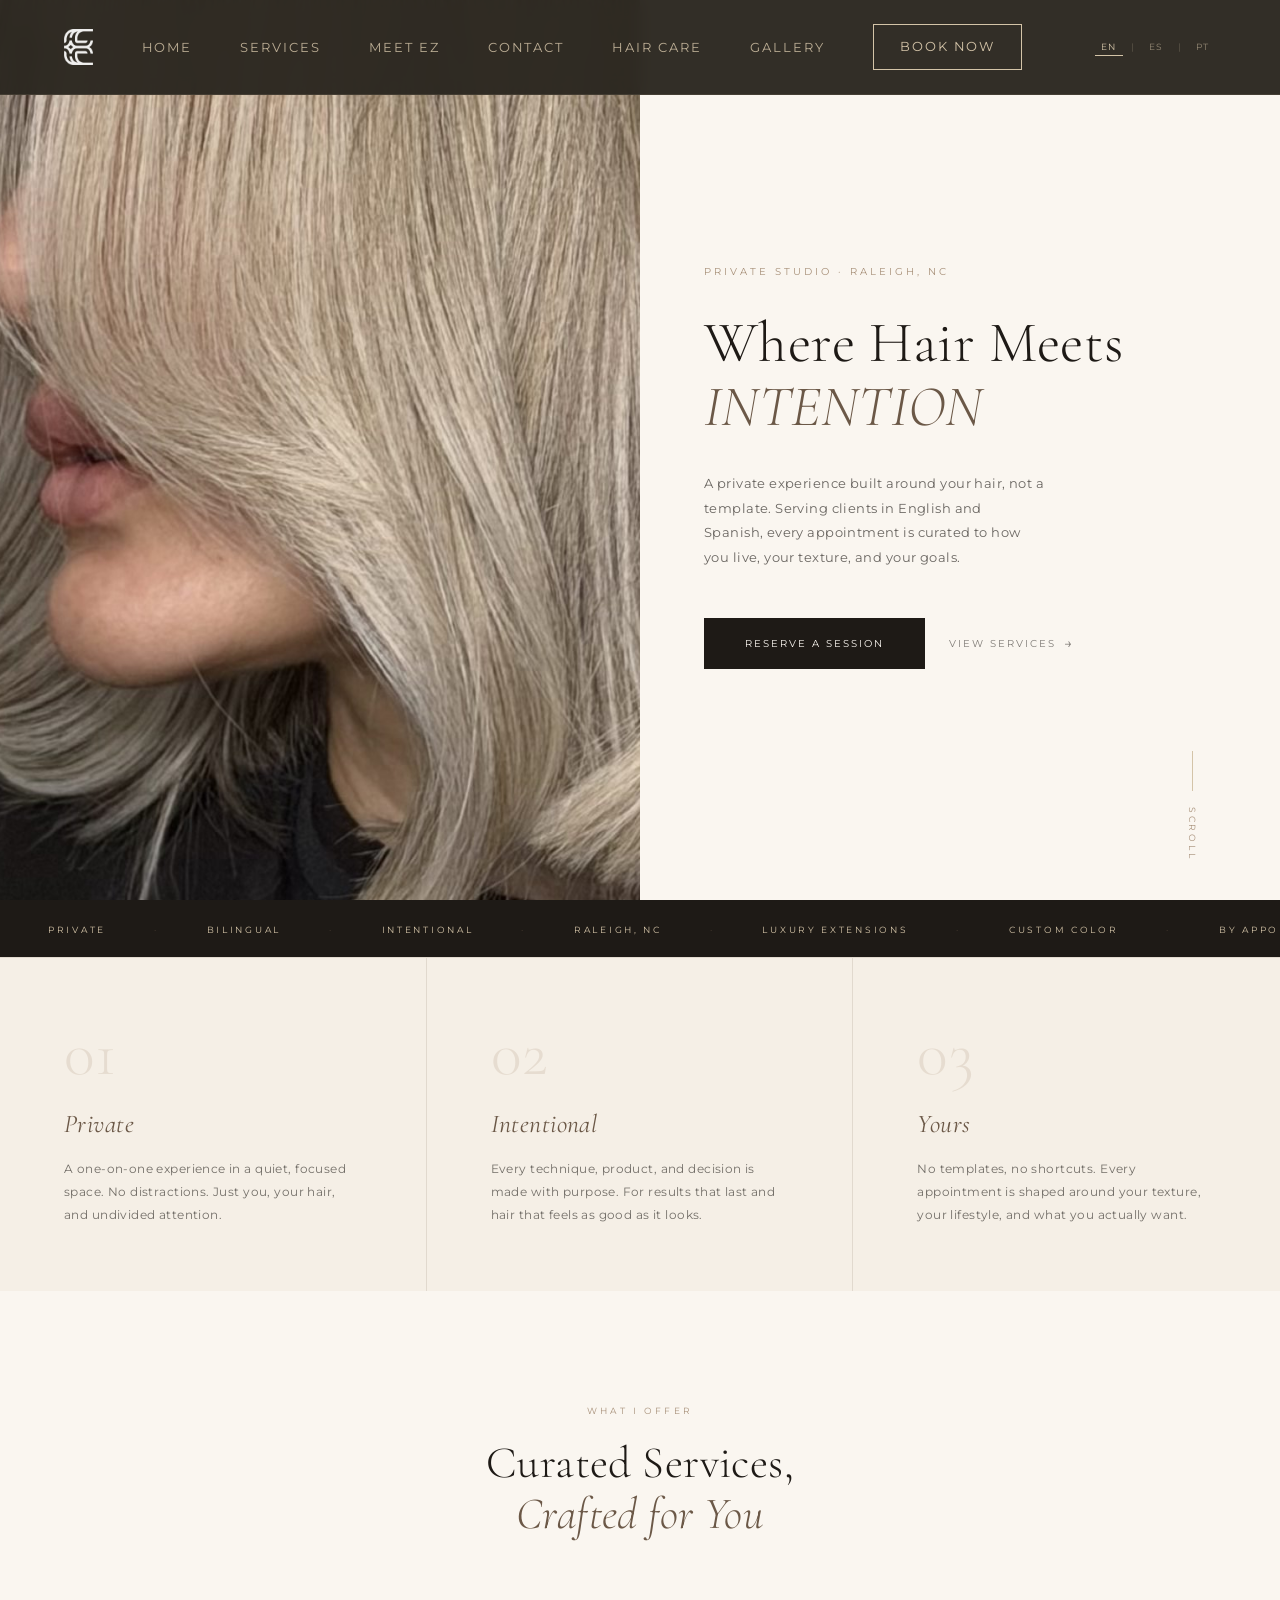
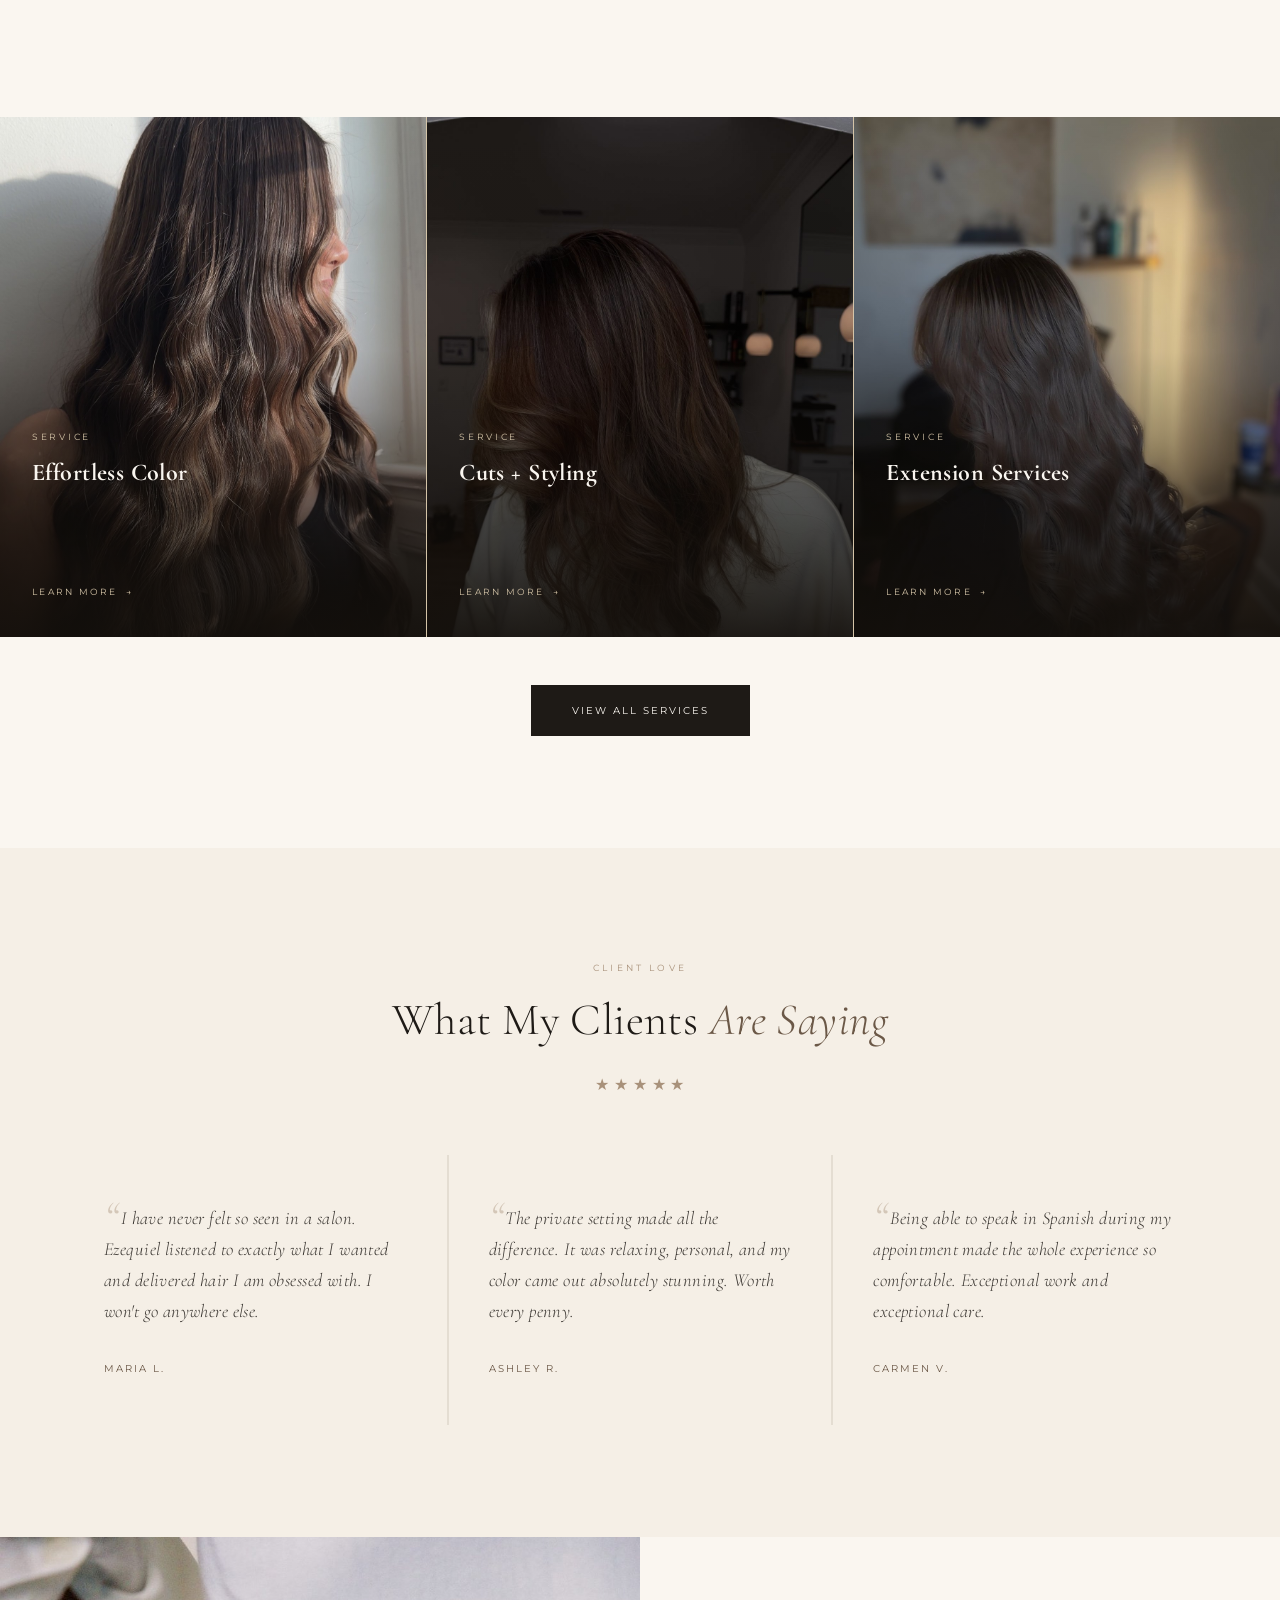
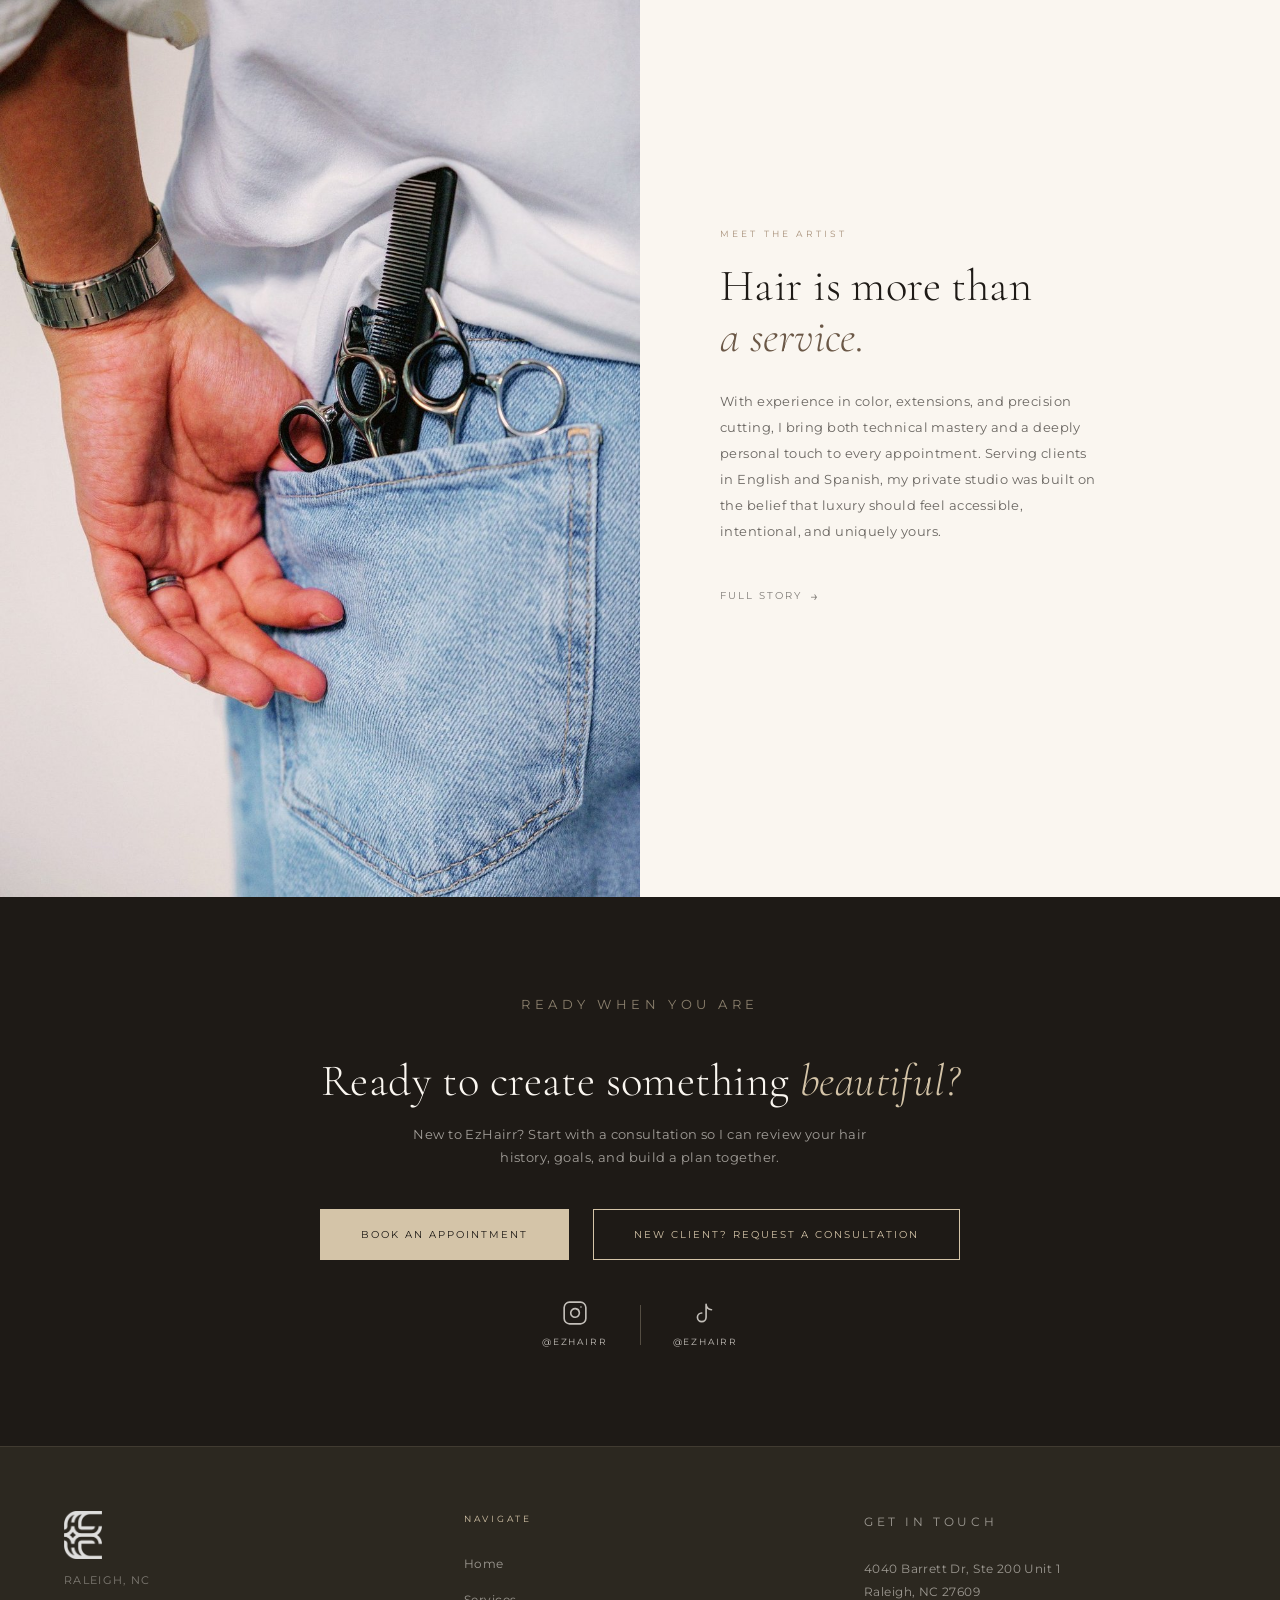
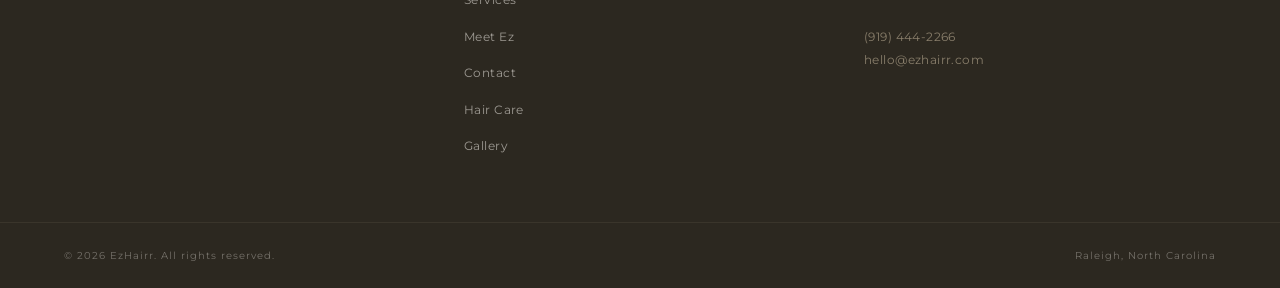
==== commit 885a0524: "Add files via upload" ====
--- a/index.html
+++ b/index.html
@@ -2,10 +2,22 @@
 <html lang="en">
 <head>
   <meta charset="UTF-8" />
+  <meta name="keywords" content="hair salon Raleigh NC, luxury hair studio, balayage Raleigh, hair extensions Raleigh, bilingual hair stylist, EzHairr, private hair salon" />
+  <meta name="robots" content="index, follow" />
   <meta name="viewport" content="width=device-width, initial-scale=1.0" />
-  <meta name="description" content="EzHairr Private, bilingual luxury hair studio in Raleigh, NC. Expert color, extensions, cuts and styling by appointment." />
-  <meta property="og:title" content="EzHairr | Luxury Hair Studio, Raleigh NC" />
-  <title>EzHairr | Luxury Hair Studio, Raleigh NC</title>
+  <meta name="description" content="Private, bilingual luxury hair studio in Raleigh, NC. Expert balayage, color, extensions, and cuts by Ezequiel. By appointment only. English & Spanish." />
+  <meta property="og:type" content="website" />
+  <meta property="og:url" content="https://www.ezhairr.com/" />
+  <meta property="og:title" content="EzHairr | Luxury Hair Salon Raleigh NC" />
+  <meta property="og:description" content="Private, bilingual luxury hair studio in Raleigh, NC. Expert balayage, color, extensions, and cuts by Ezequiel." />
+  <meta property="og:image" content="https://www.ezhairr.com/images/hero.jpg" />
+  <meta property="og:site_name" content="EzHairr" />
+  <meta name="twitter:card" content="summary_large_image" />
+  <meta name="twitter:title" content="EzHairr | Luxury Hair Salon Raleigh NC" />
+  <meta name="twitter:description" content="Private, bilingual luxury hair studio in Raleigh, NC. Expert balayage, color, extensions, and cuts by Ezequiel." />
+  <meta name="twitter:image" content="https://www.ezhairr.com/images/hero.jpg" />
+  <link rel="canonical" href="https://www.ezhairr.com/" />
+  <title>EzHairr | Luxury Hair Salon Raleigh NC | Color, Extensions & Cuts</title>
   <link rel="preconnect" href="https://fonts.googleapis.com">
   <link rel="preconnect" href="https://fonts.gstatic.com" crossorigin>
   <link href="https://fonts.googleapis.com/css2?family=Cormorant+Garamond:ital,wght@0,300;0,400;0,500;1,300;1,400;1,500&family=Montserrat:wght@300;400;500;600&display=swap" rel="stylesheet">
@@ -131,6 +143,48 @@
     }
     .accordion-close:hover { opacity: 1; }
   </style>
+  <script type="application/ld+json">
+  {
+    "@context": "https://schema.org",
+    "@type": "HairSalon",
+    "name": "EzHairr",
+    "description": "Private, bilingual luxury hair studio in Raleigh, NC. Expert color, extensions, cuts and styling by appointment.",
+    "url": "https://www.ezhairr.com",
+    "telephone": "+19194442266",
+    "email": "hello@ezhairr.com",
+    "priceRange": "$$$$",
+    "image": "https://www.ezhairr.com/images/hero.jpg",
+    "address": {
+      "@type": "PostalAddress",
+      "streetAddress": "4040 Barrett Dr, Ste 200 Unit 1",
+      "addressLocality": "Raleigh",
+      "addressRegion": "NC",
+      "postalCode": "27609",
+      "addressCountry": "US"
+    },
+    "geo": {
+      "@type": "GeoCoordinates",
+      "latitude": 35.8326,
+      "longitude": -78.6382
+    },
+    "openingHoursSpecification": {
+      "@type": "OpeningHoursSpecification",
+      "description": "By appointment only"
+    },
+    "sameAs": [
+      "https://www.instagram.com/ezhairr",
+      "https://www.tiktok.com/@ezhairr"
+    ],
+    "hasMap": "https://maps.google.com/?q=4040+Barrett+Dr+Raleigh+NC+27609",
+    "servesCuisine": null,
+    "currenciesAccepted": "USD",
+    "paymentAccepted": "Cash, Credit Card",
+    "areaServed": {
+      "@type": "City",
+      "name": "Raleigh"
+    }
+  }
+  </script>
 </head>
 <body data-page="index" data-marquee-key="index_marquee">
 
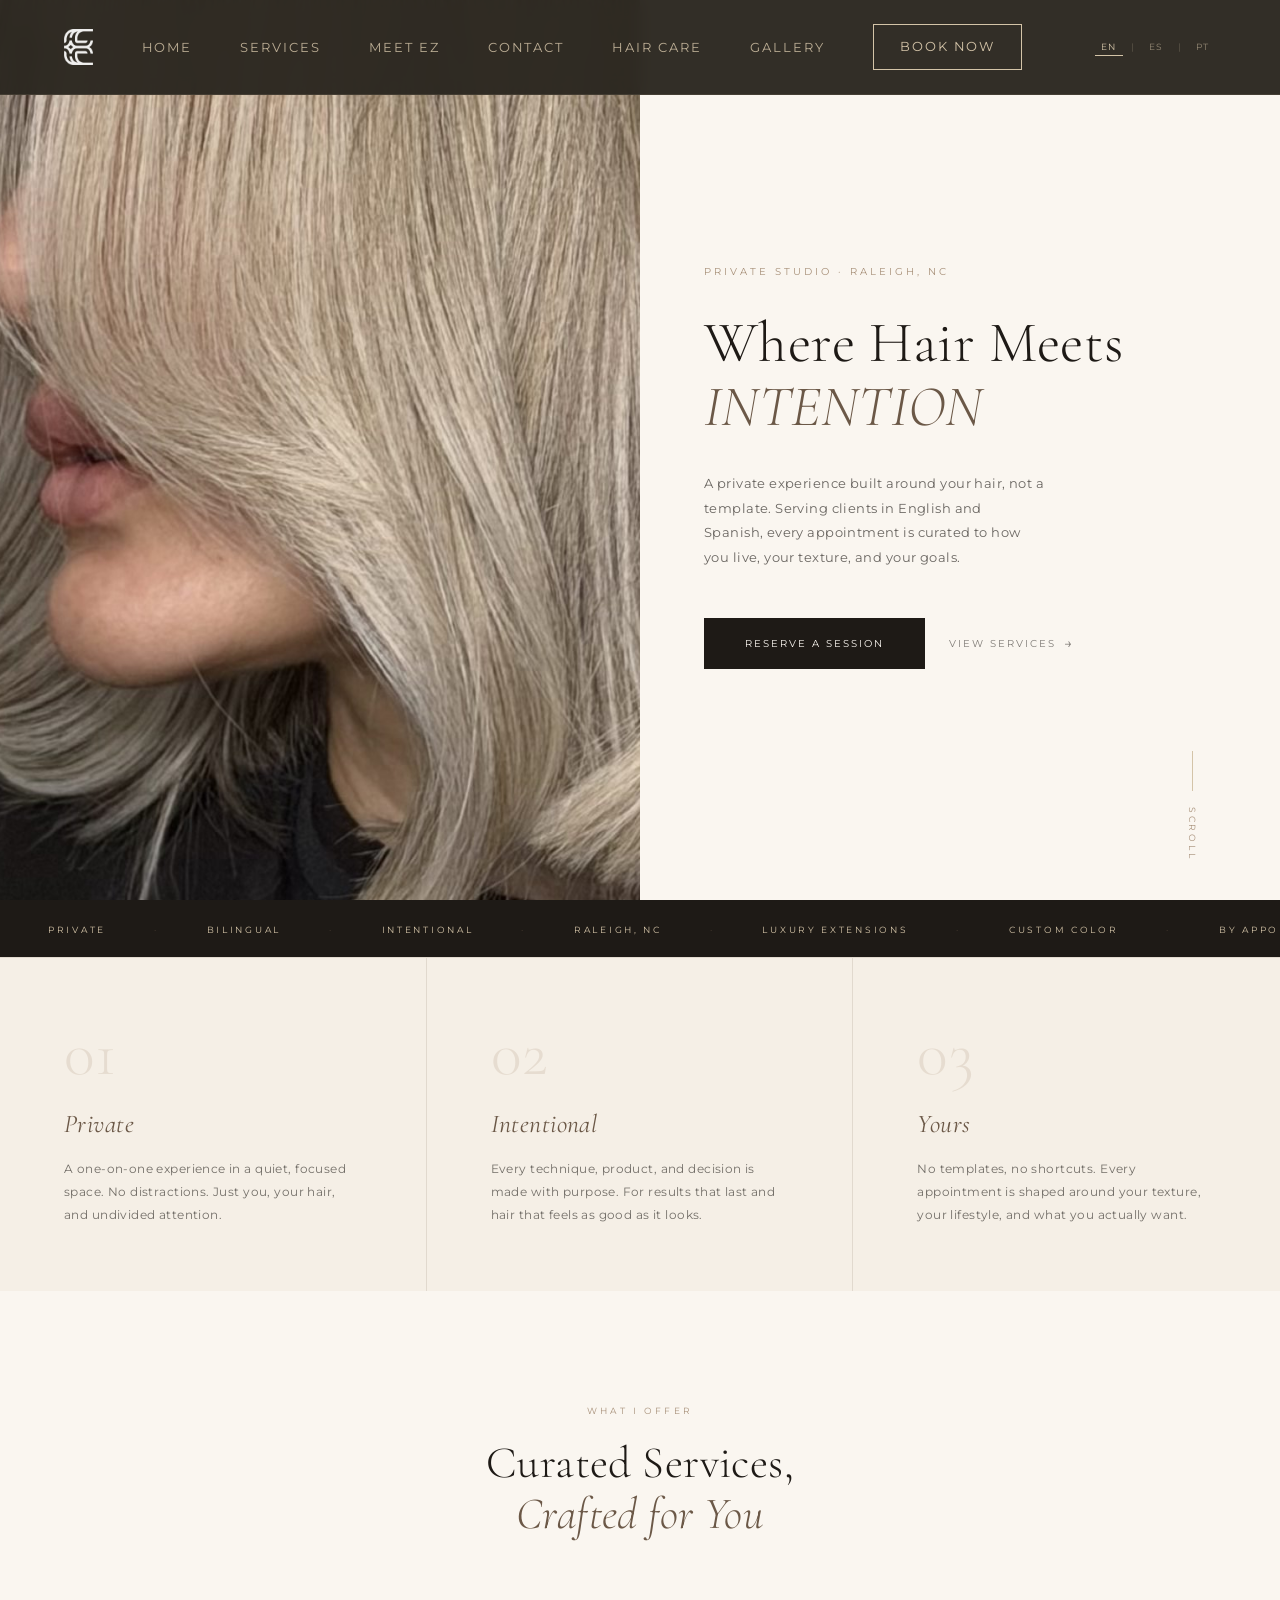
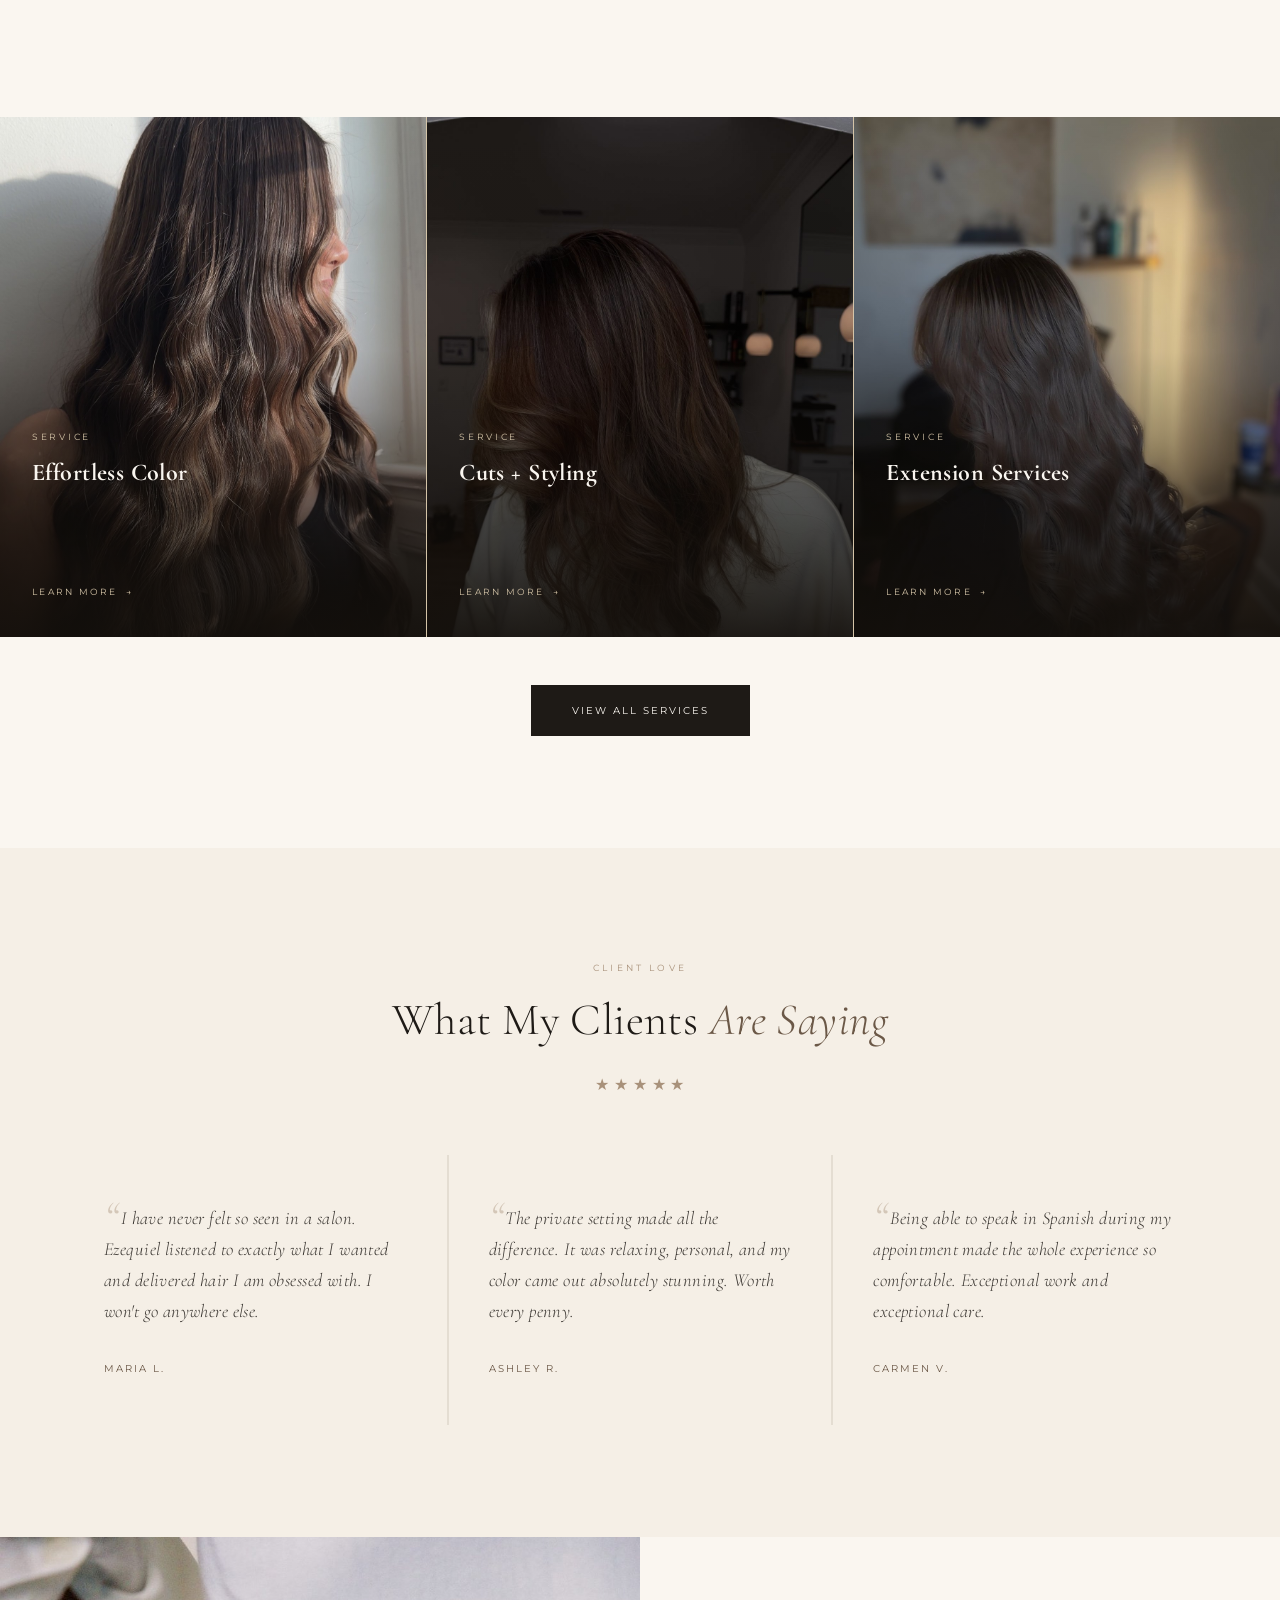
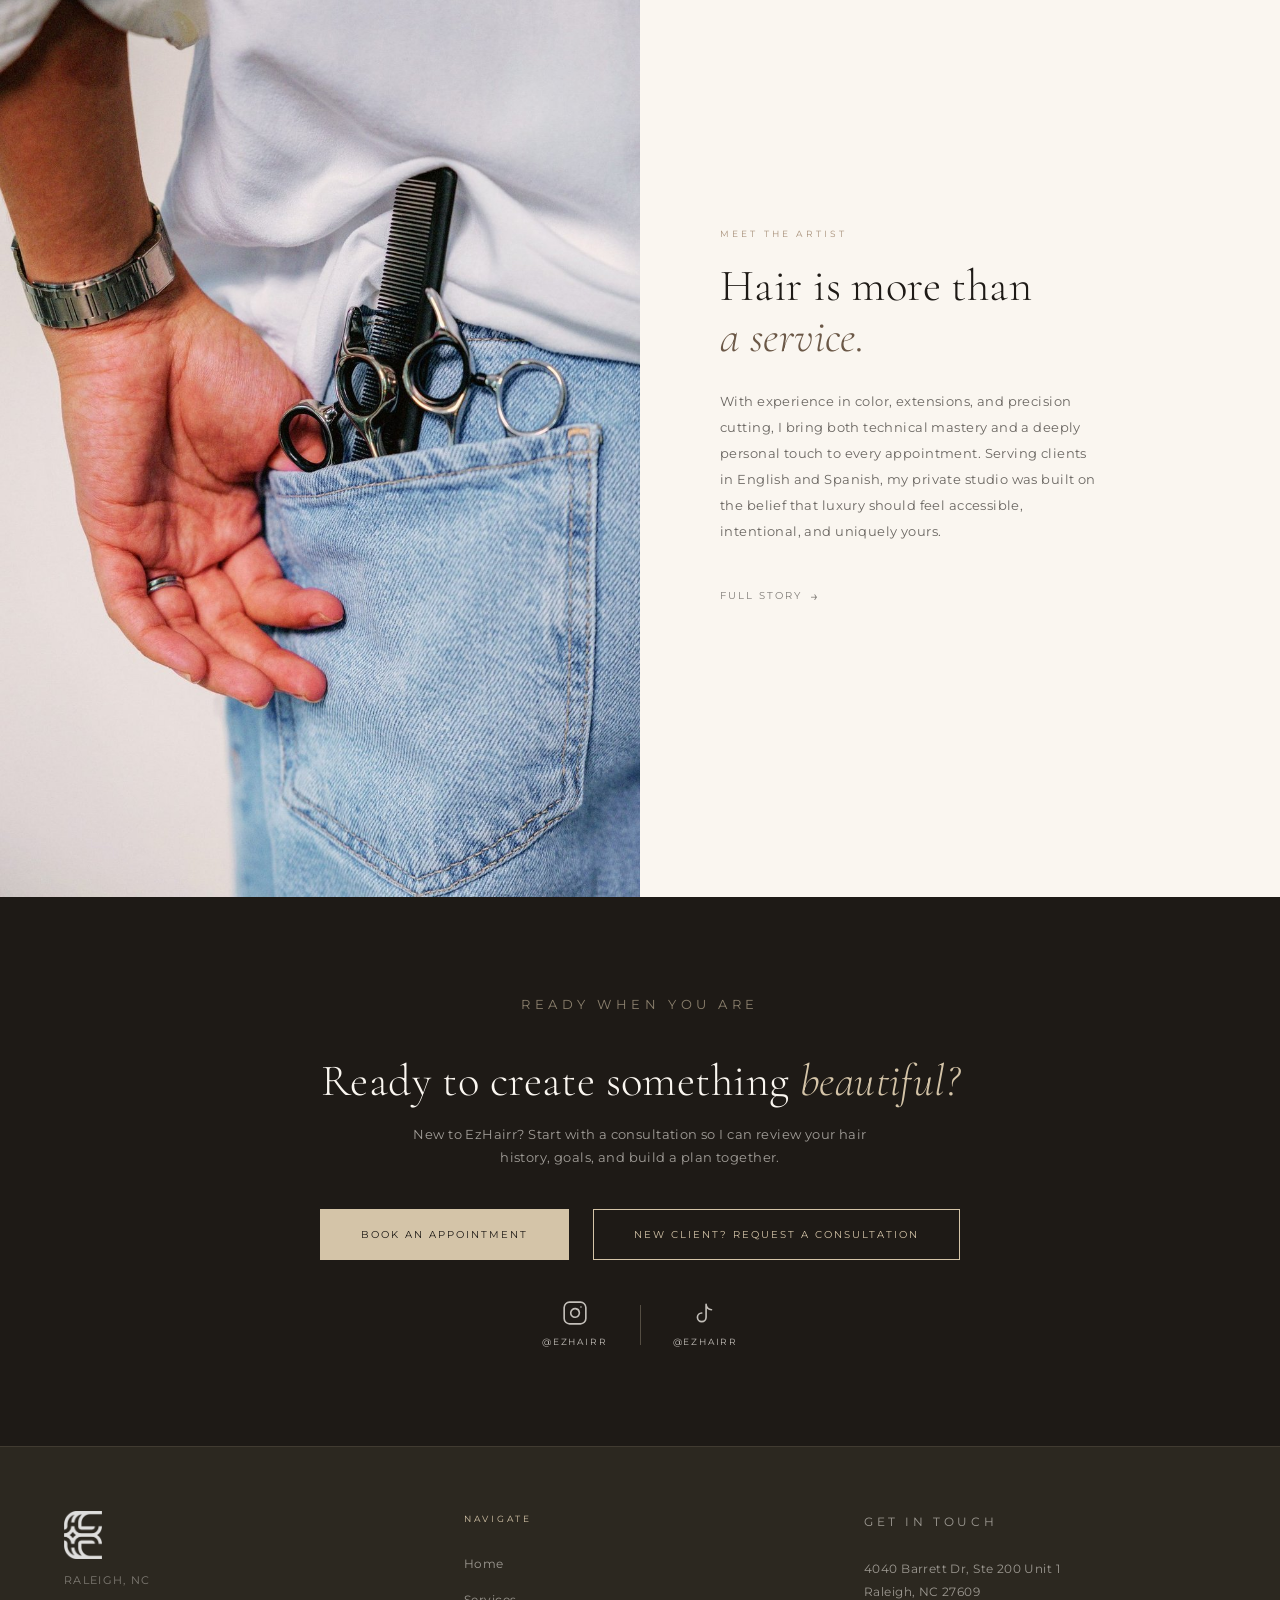
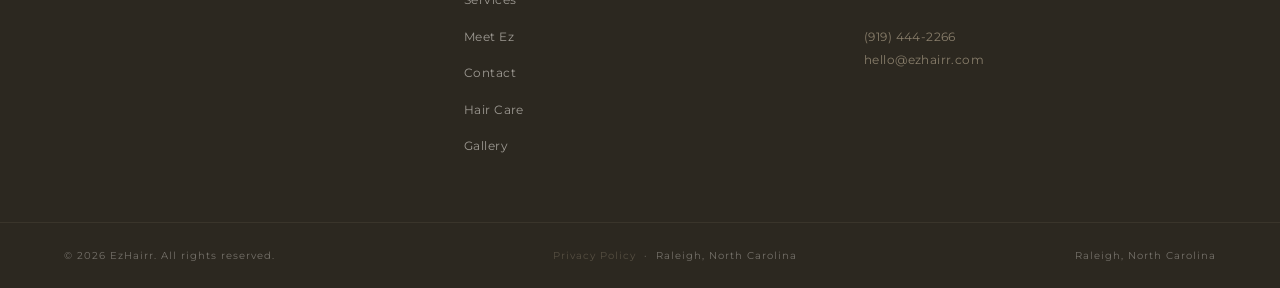
==== commit d4dda6ab: "Add files via upload" ====
--- a/index.html
+++ b/index.html
@@ -455,6 +455,7 @@
     </div>
     <div class="footer-bottom">
       <p data-i18n="footer_copy">&copy; 2026 EzHairr. All rights reserved.</p>
+    <p><a href="privacy.html" style="color:var(--sand);text-decoration:none;opacity:0.7;">Privacy Policy</a> &nbsp;·&nbsp; <span data-i18n="footer_location">Raleigh, North Carolina</span></p>
       <p data-i18n="footer_location">Raleigh, North Carolina</p>
     </div>
   </footer>
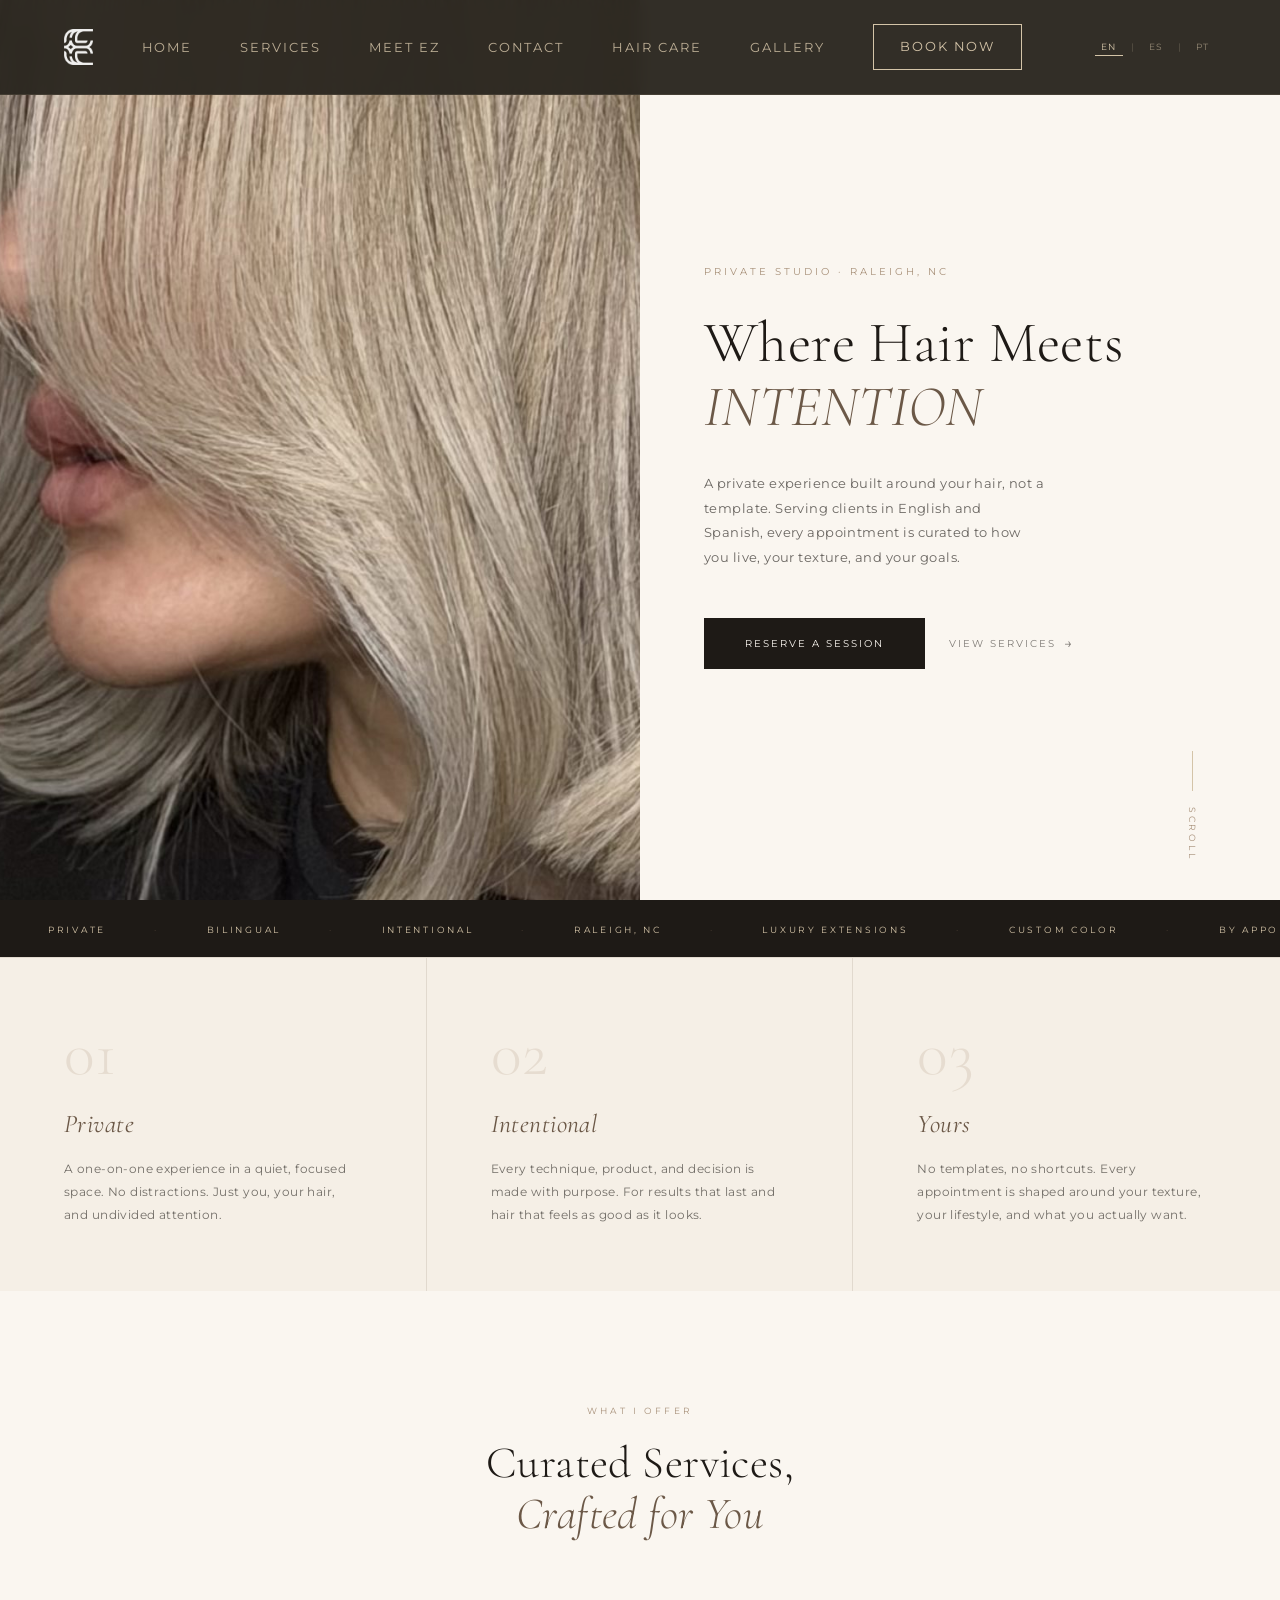
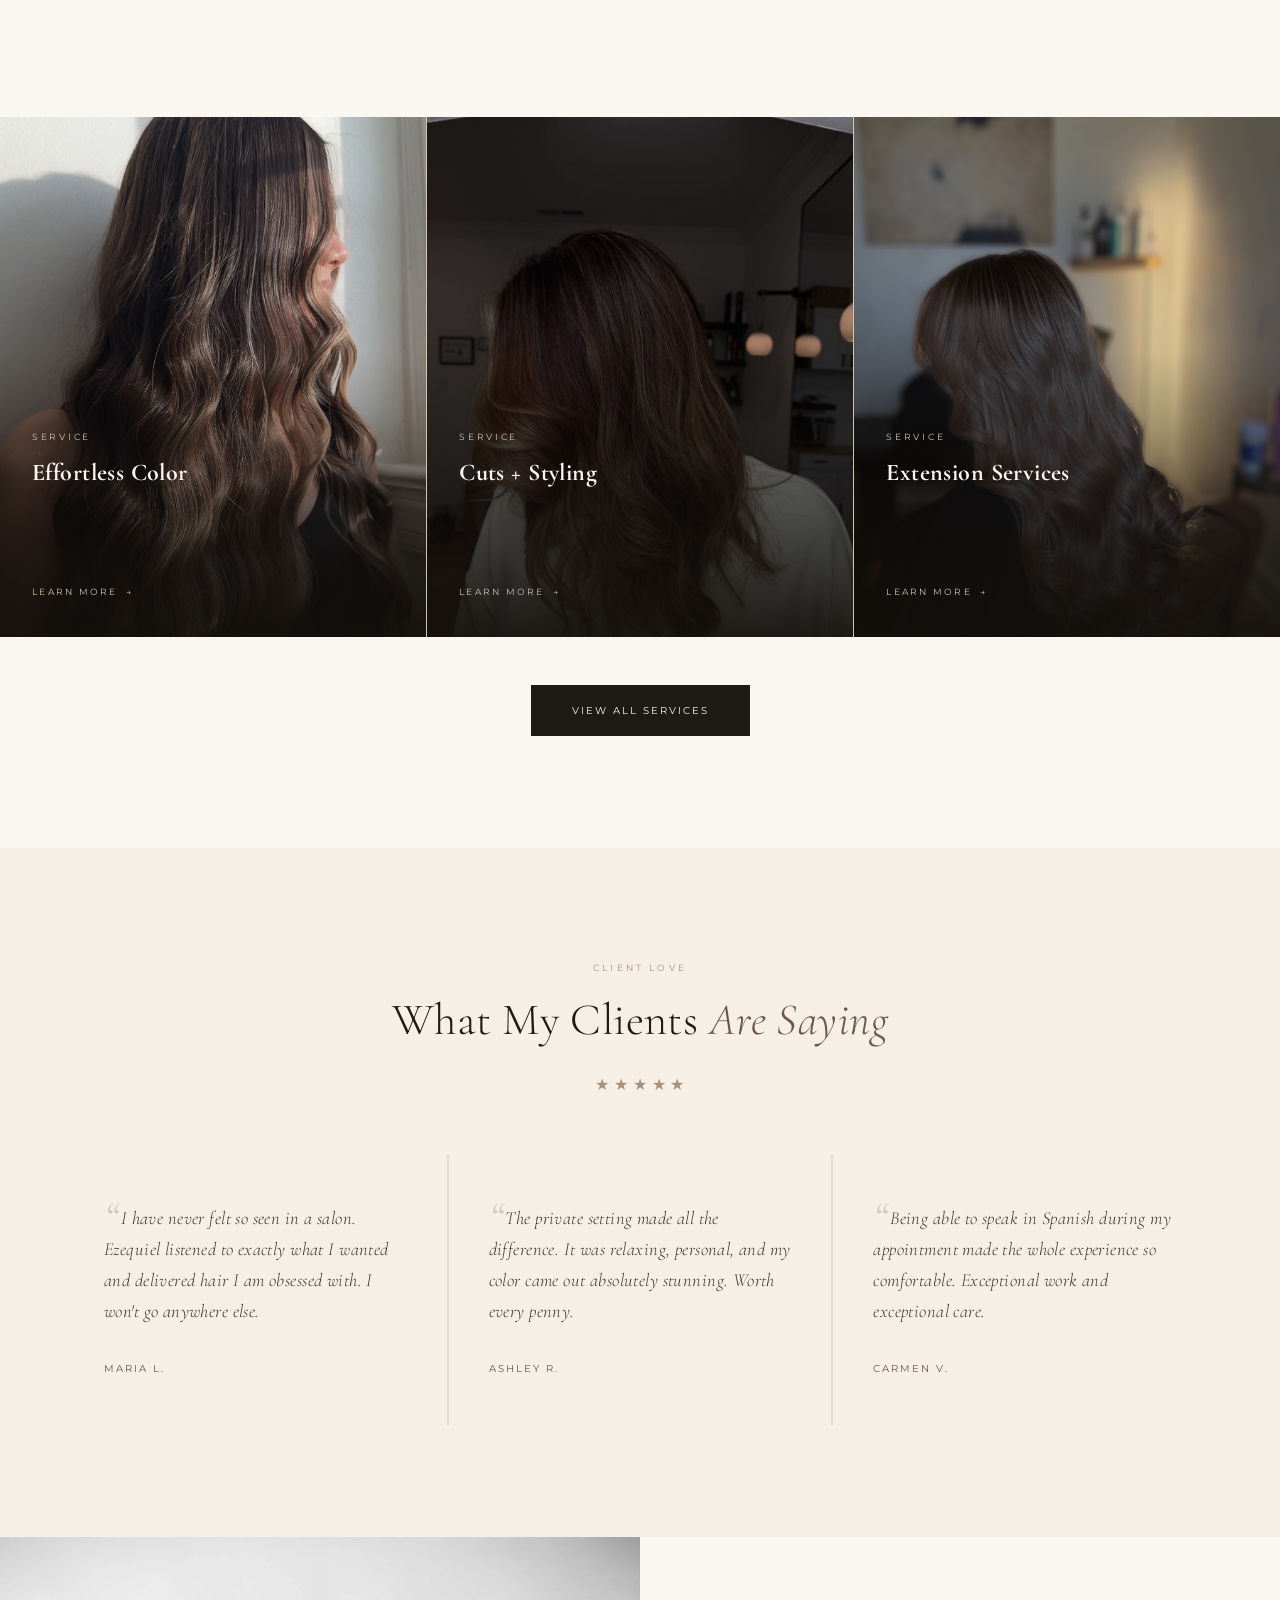
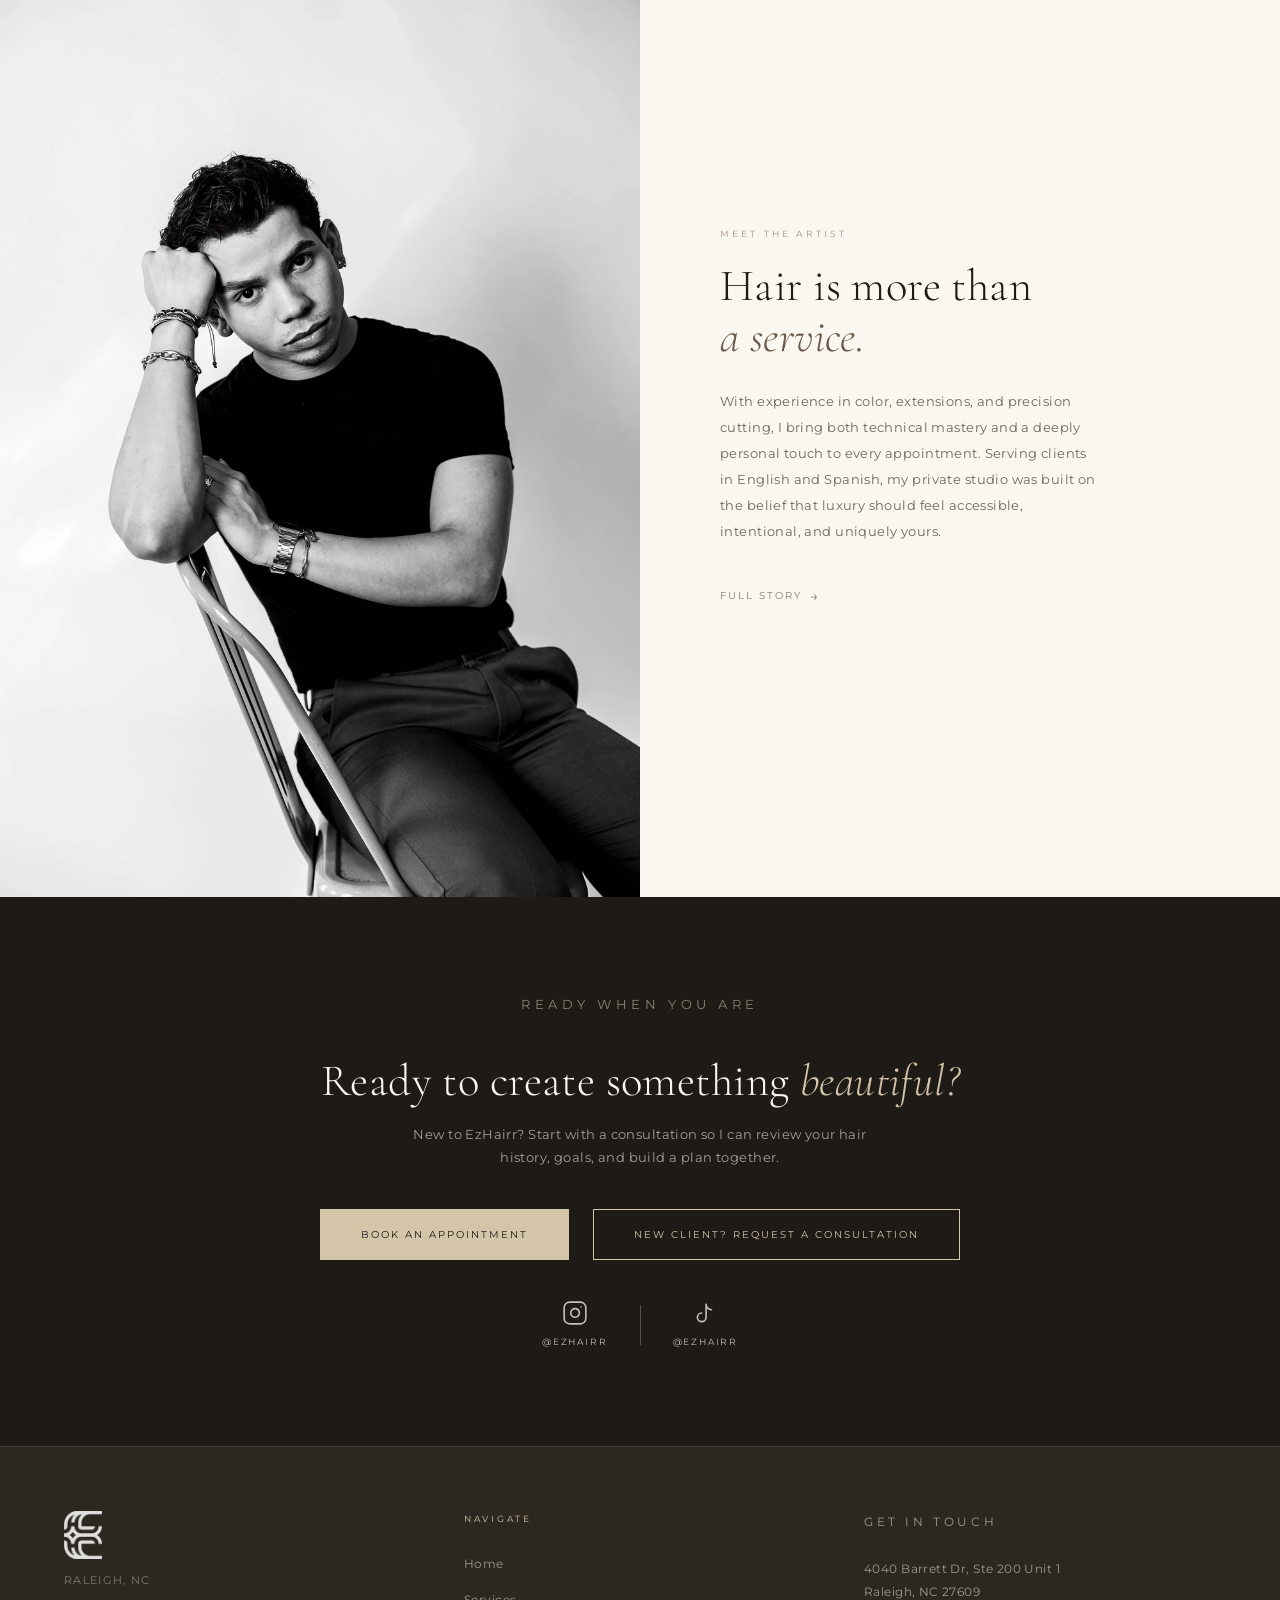
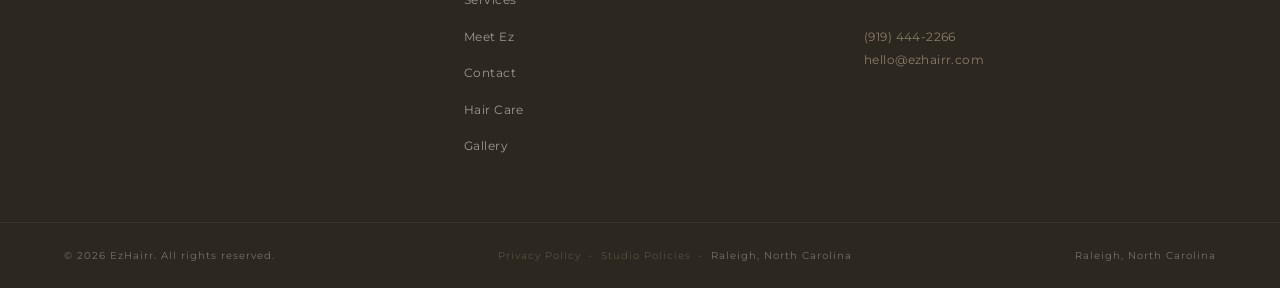
==== commit 5c65a8fb: "Add files via upload" ====
--- a/index.html
+++ b/index.html
@@ -455,7 +455,7 @@
     </div>
     <div class="footer-bottom">
       <p data-i18n="footer_copy">&copy; 2026 EzHairr. All rights reserved.</p>
-    <p><a href="privacy.html" style="color:var(--sand);text-decoration:none;opacity:0.7;">Privacy Policy</a> &nbsp;·&nbsp; <span data-i18n="footer_location">Raleigh, North Carolina</span></p>
+    <p><a href="privacy.html" style="color:var(--sand);text-decoration:none;opacity:0.7;">Privacy Policy</a> &nbsp;·&nbsp; <a href="policies.html" style="color:var(--sand);text-decoration:none;opacity:0.7;">Studio Policies</a> &nbsp;·&nbsp; <span data-i18n="footer_location">Raleigh, North Carolina</span></p>
       <p data-i18n="footer_location">Raleigh, North Carolina</p>
     </div>
   </footer>
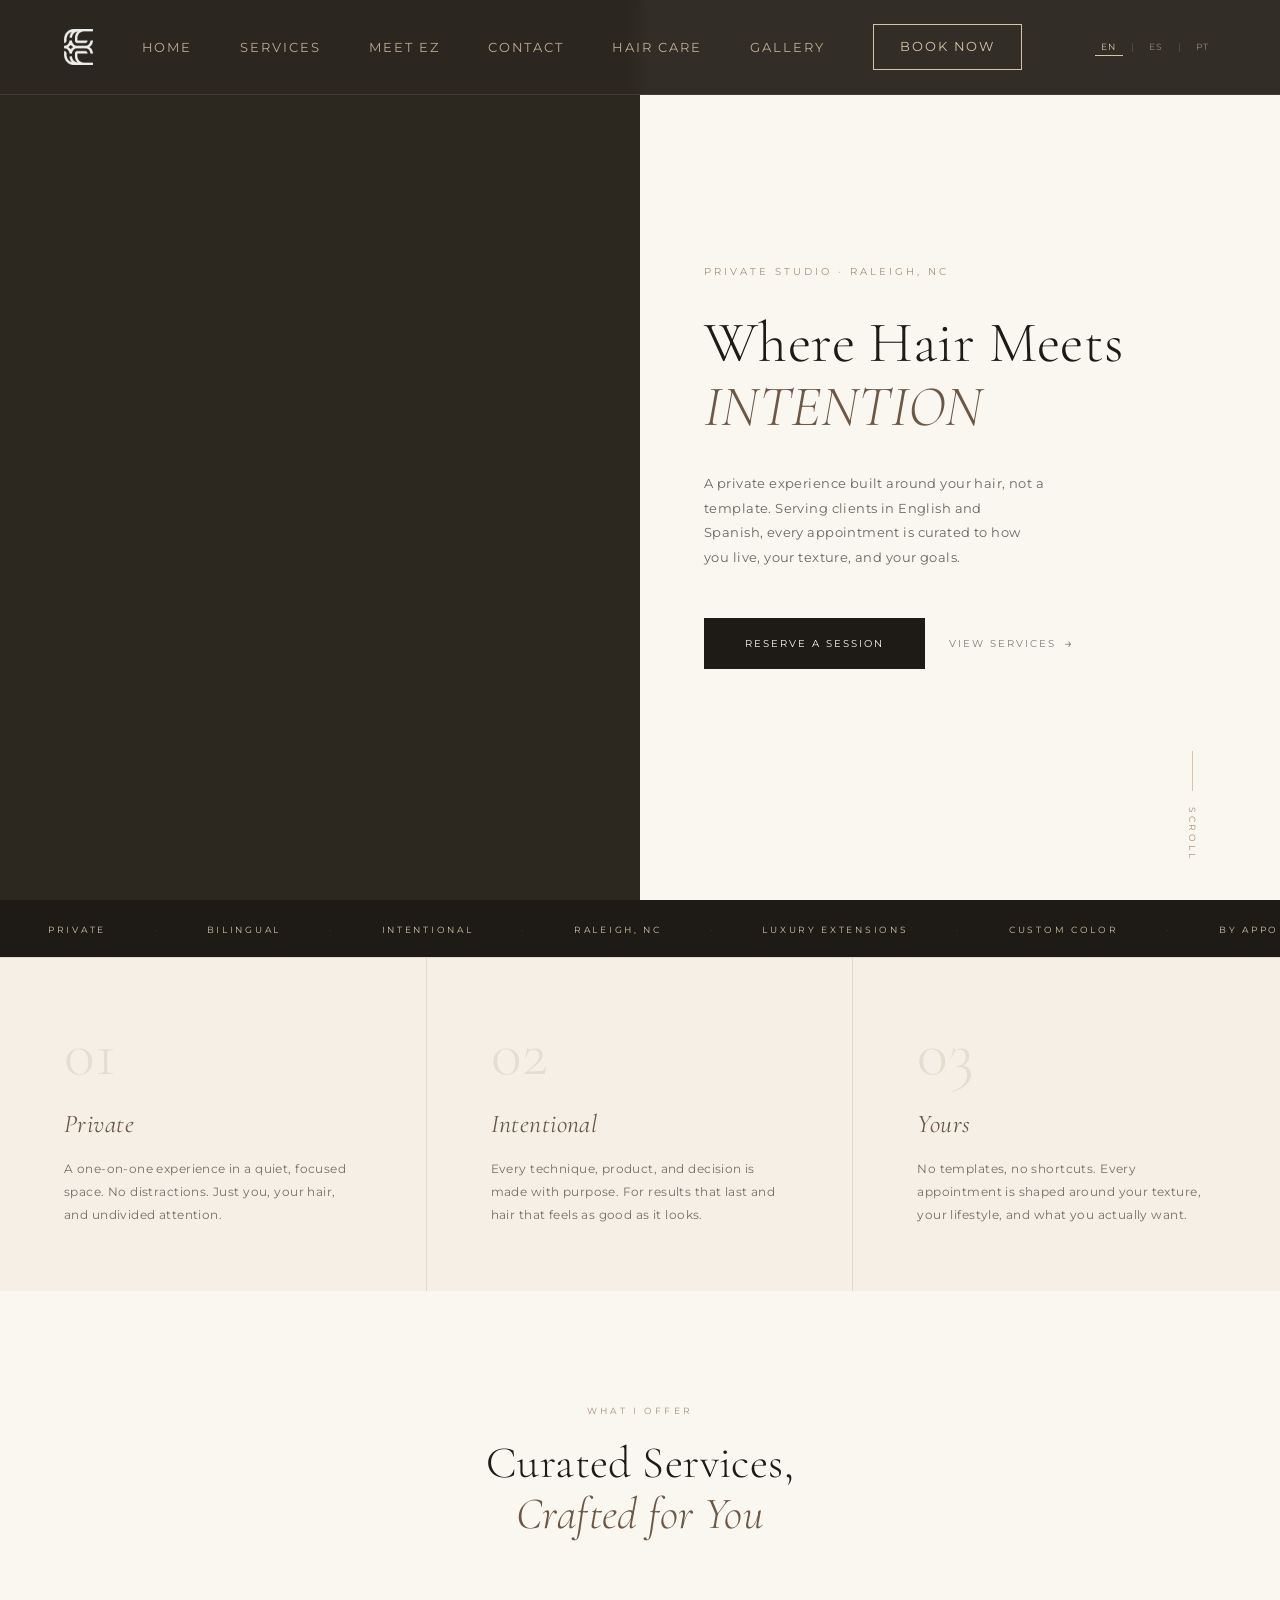
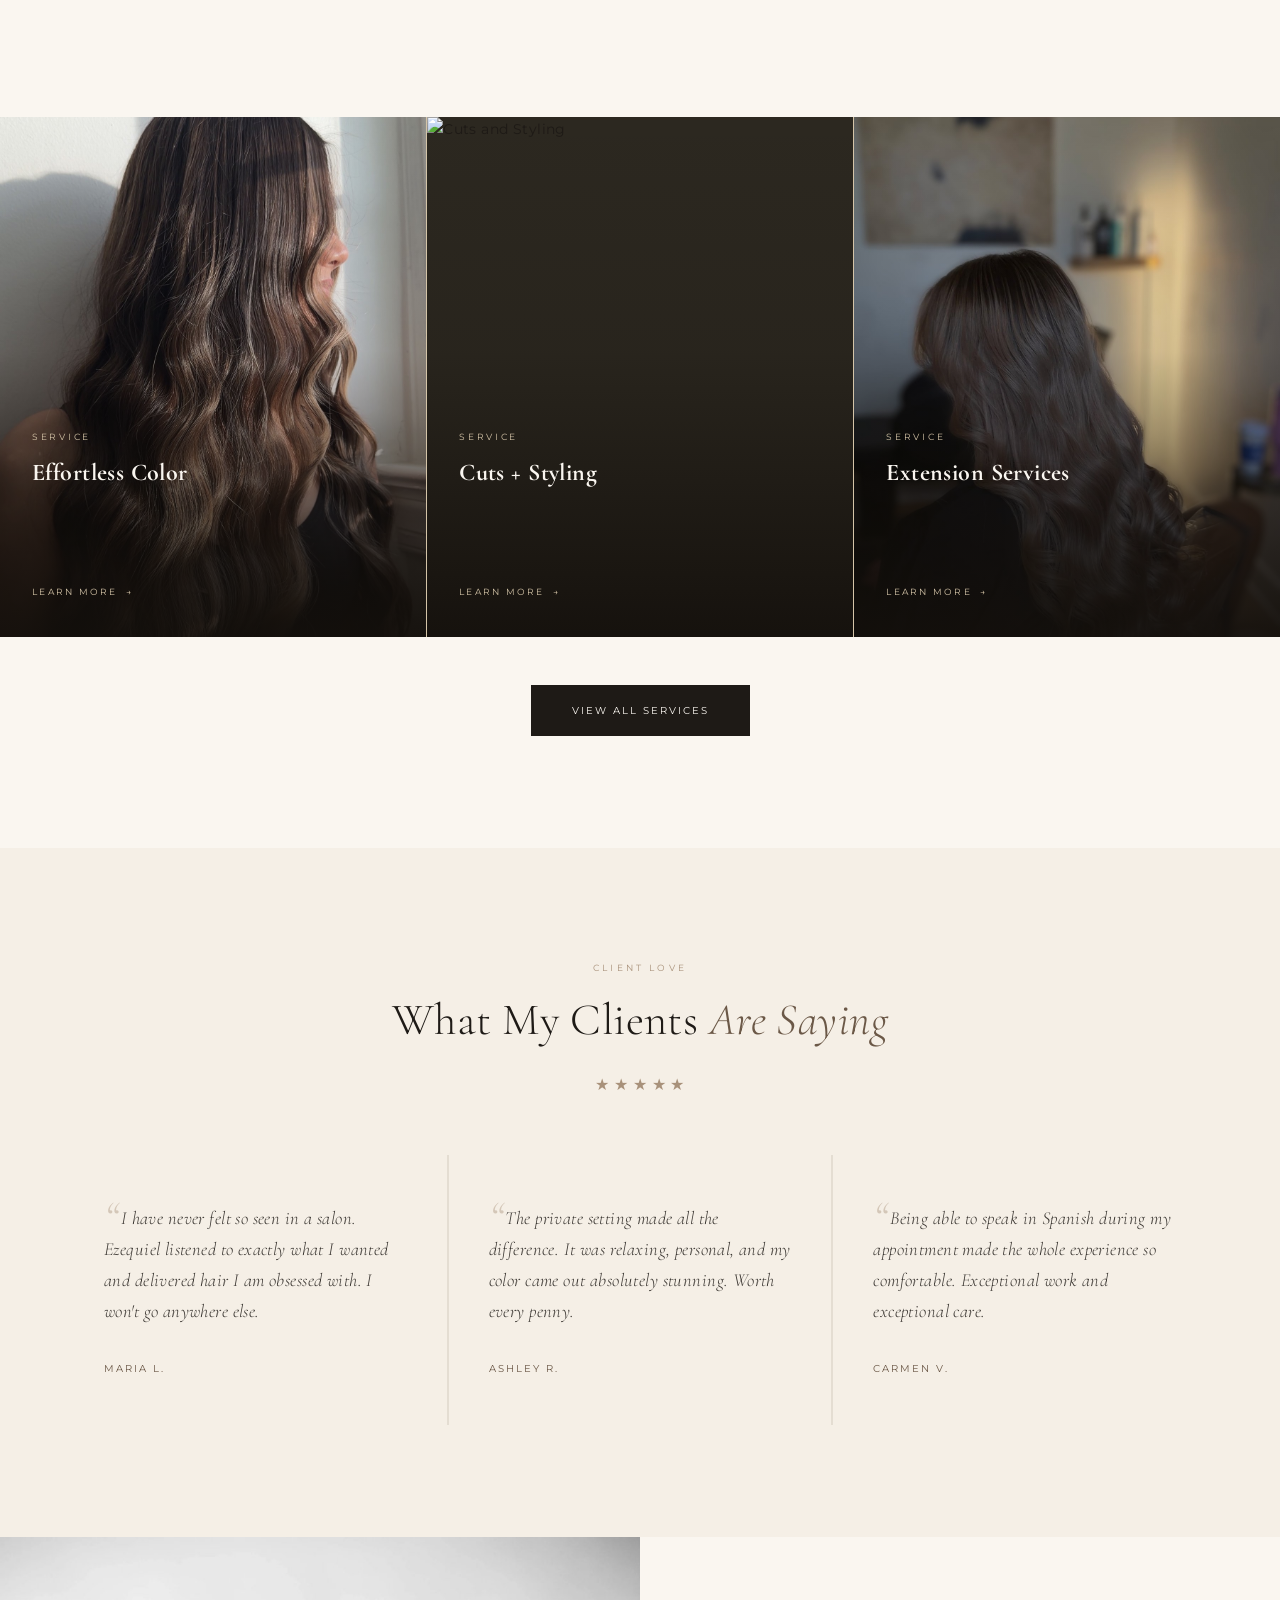
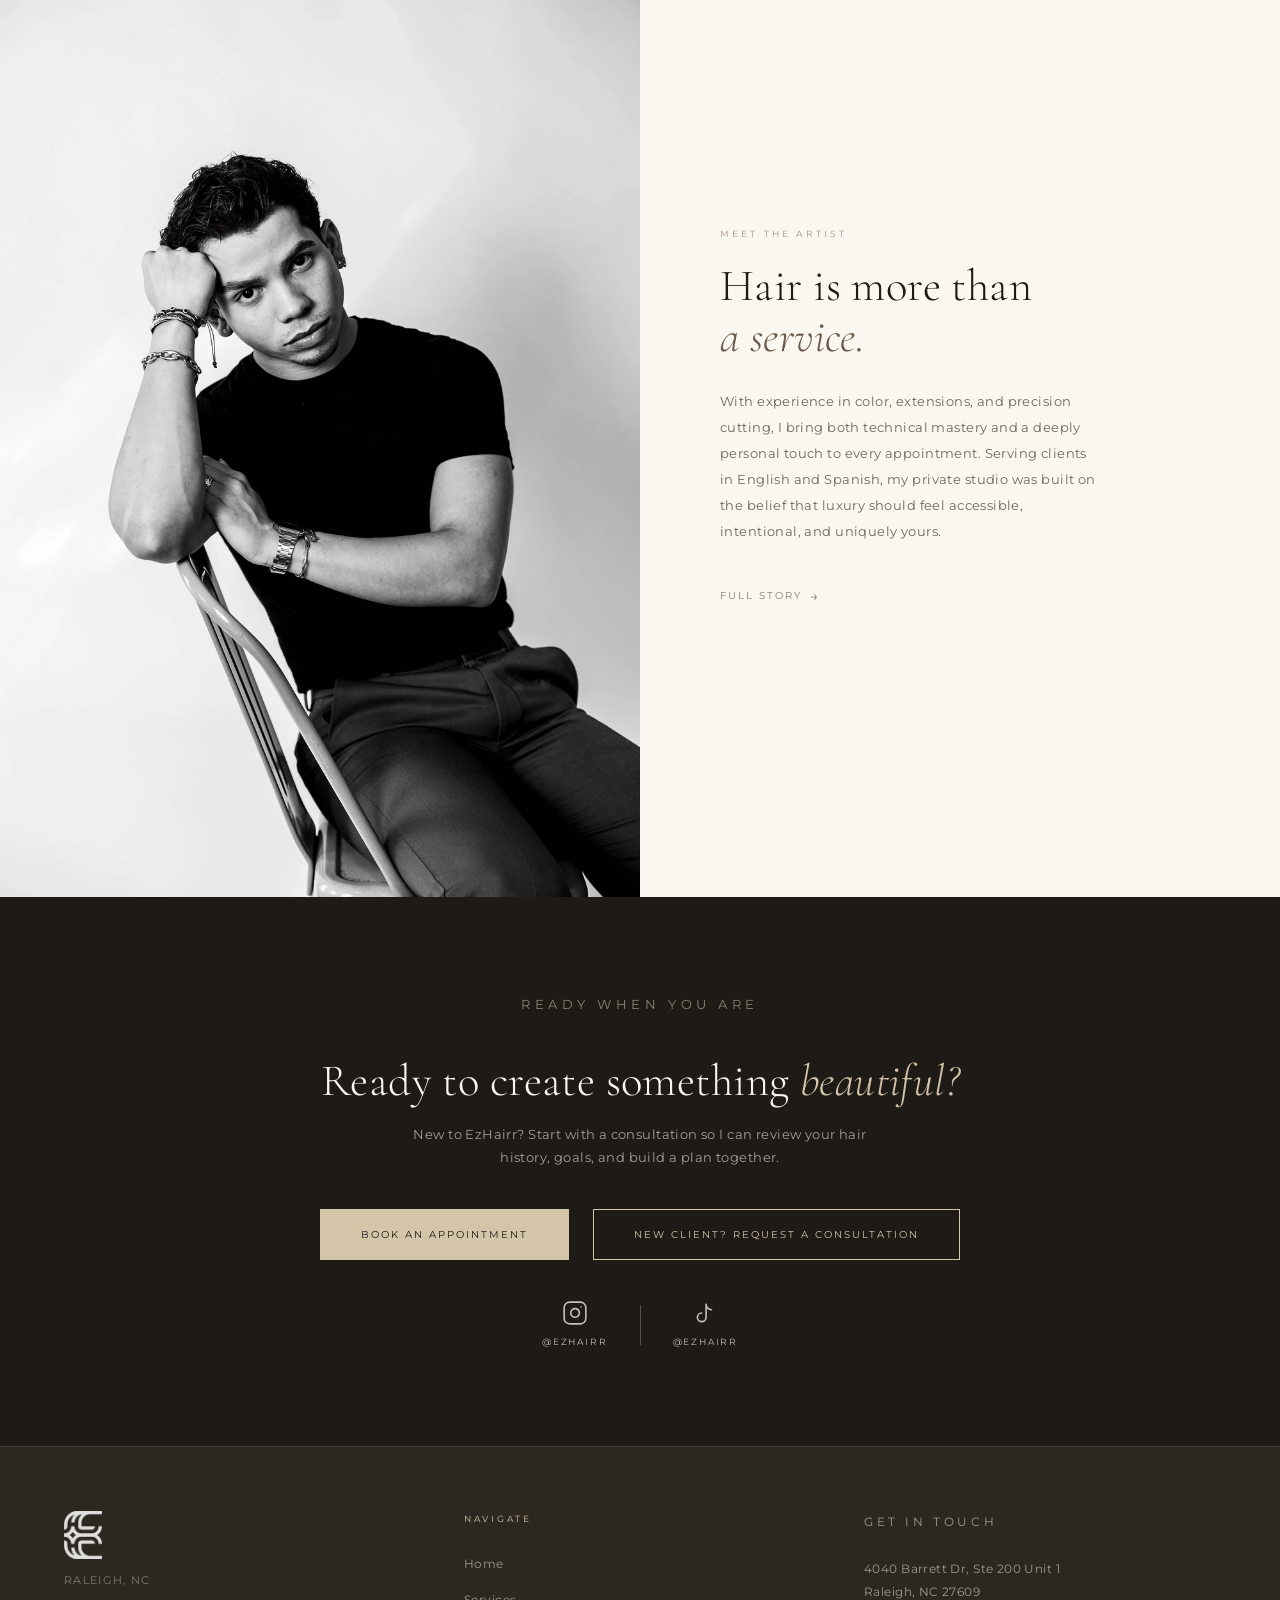
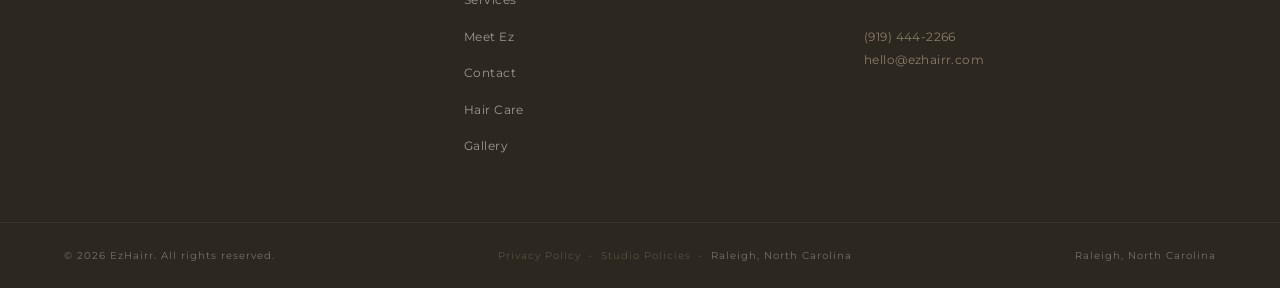
==== commit a3673a4f: "Add files via upload" ====
--- a/index.html
+++ b/index.html
@@ -228,10 +228,10 @@
   <section class="hero">
     <div class="hero__image">
       <div class="hero-slideshow">
-        <div class="hero-slide active" style="background-image:url('images/hero.jpg')"></div>
-        <div class="hero-slide" style="background-image:url('images/color.jpg')"></div>
-        <div class="hero-slide" style="background-image:url('images/extensions.jpg')"></div>
-        <div class="hero-slide" style="background-image:url('images/cuts.jpg')"></div>
+      <div class="hero-slide active" style="background-image:url('images/studio_outside.jpg');background-position:center center;"></div>
+      <div class="hero-slide" style="background-image:url('images/studio_hallway.jpg');background-position:center center;"></div>
+      <div class="hero-slide" style="background-image:url('images/studio_inside.jpg');background-position:center center;"></div>
+    </div>
       </div>
     </div>
     <div class="hero__content">
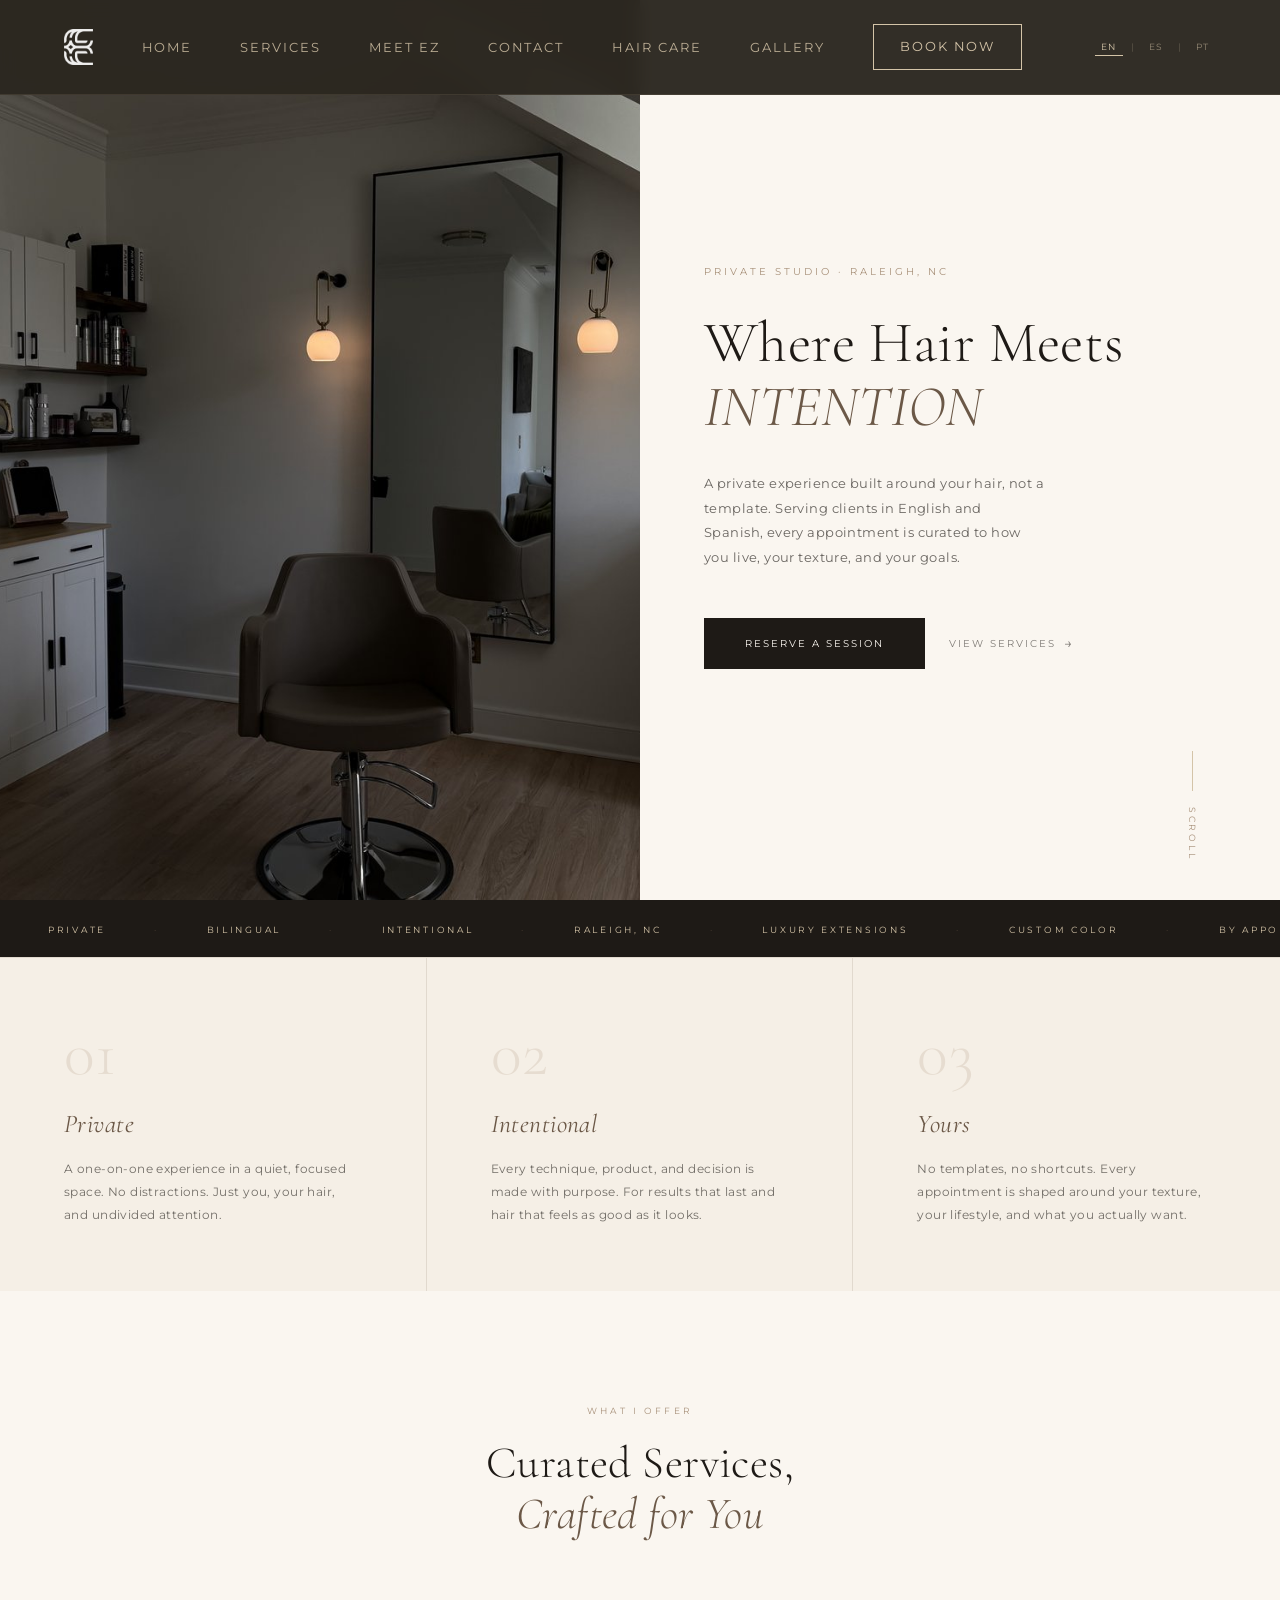
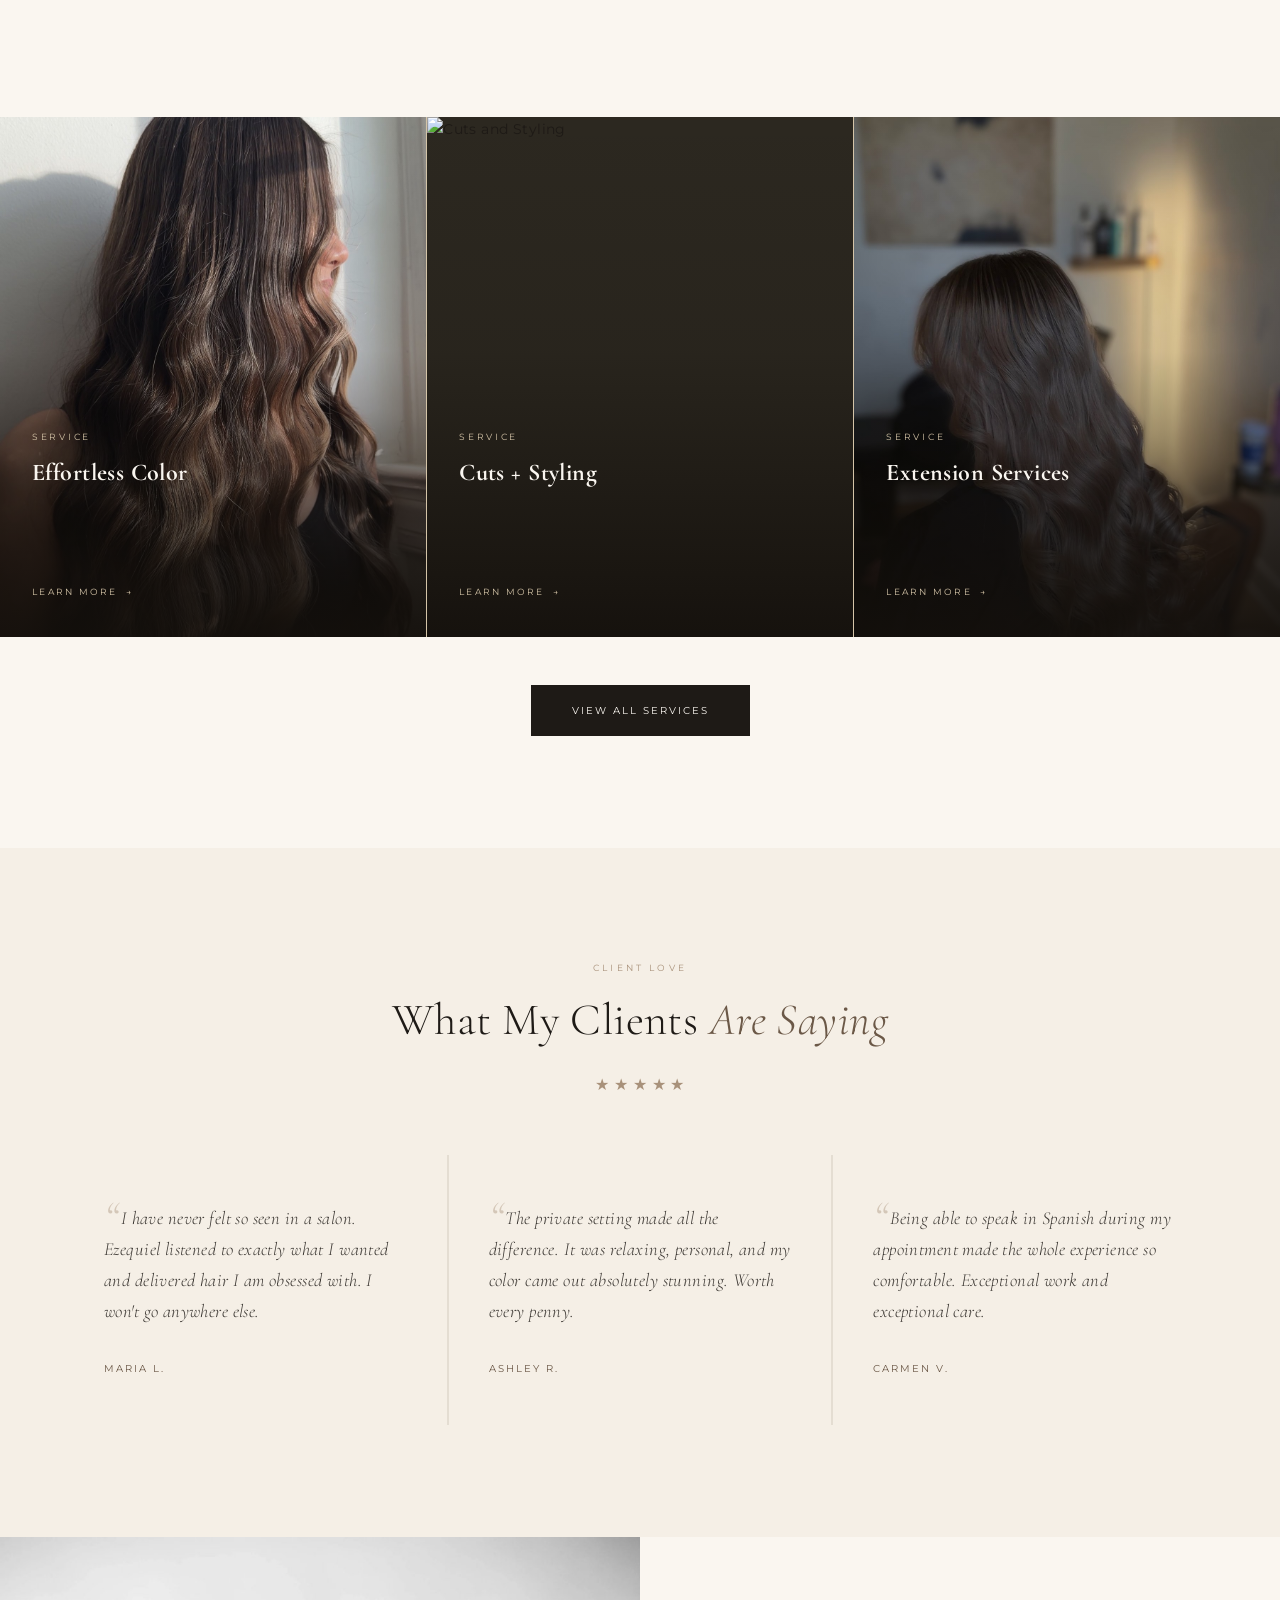
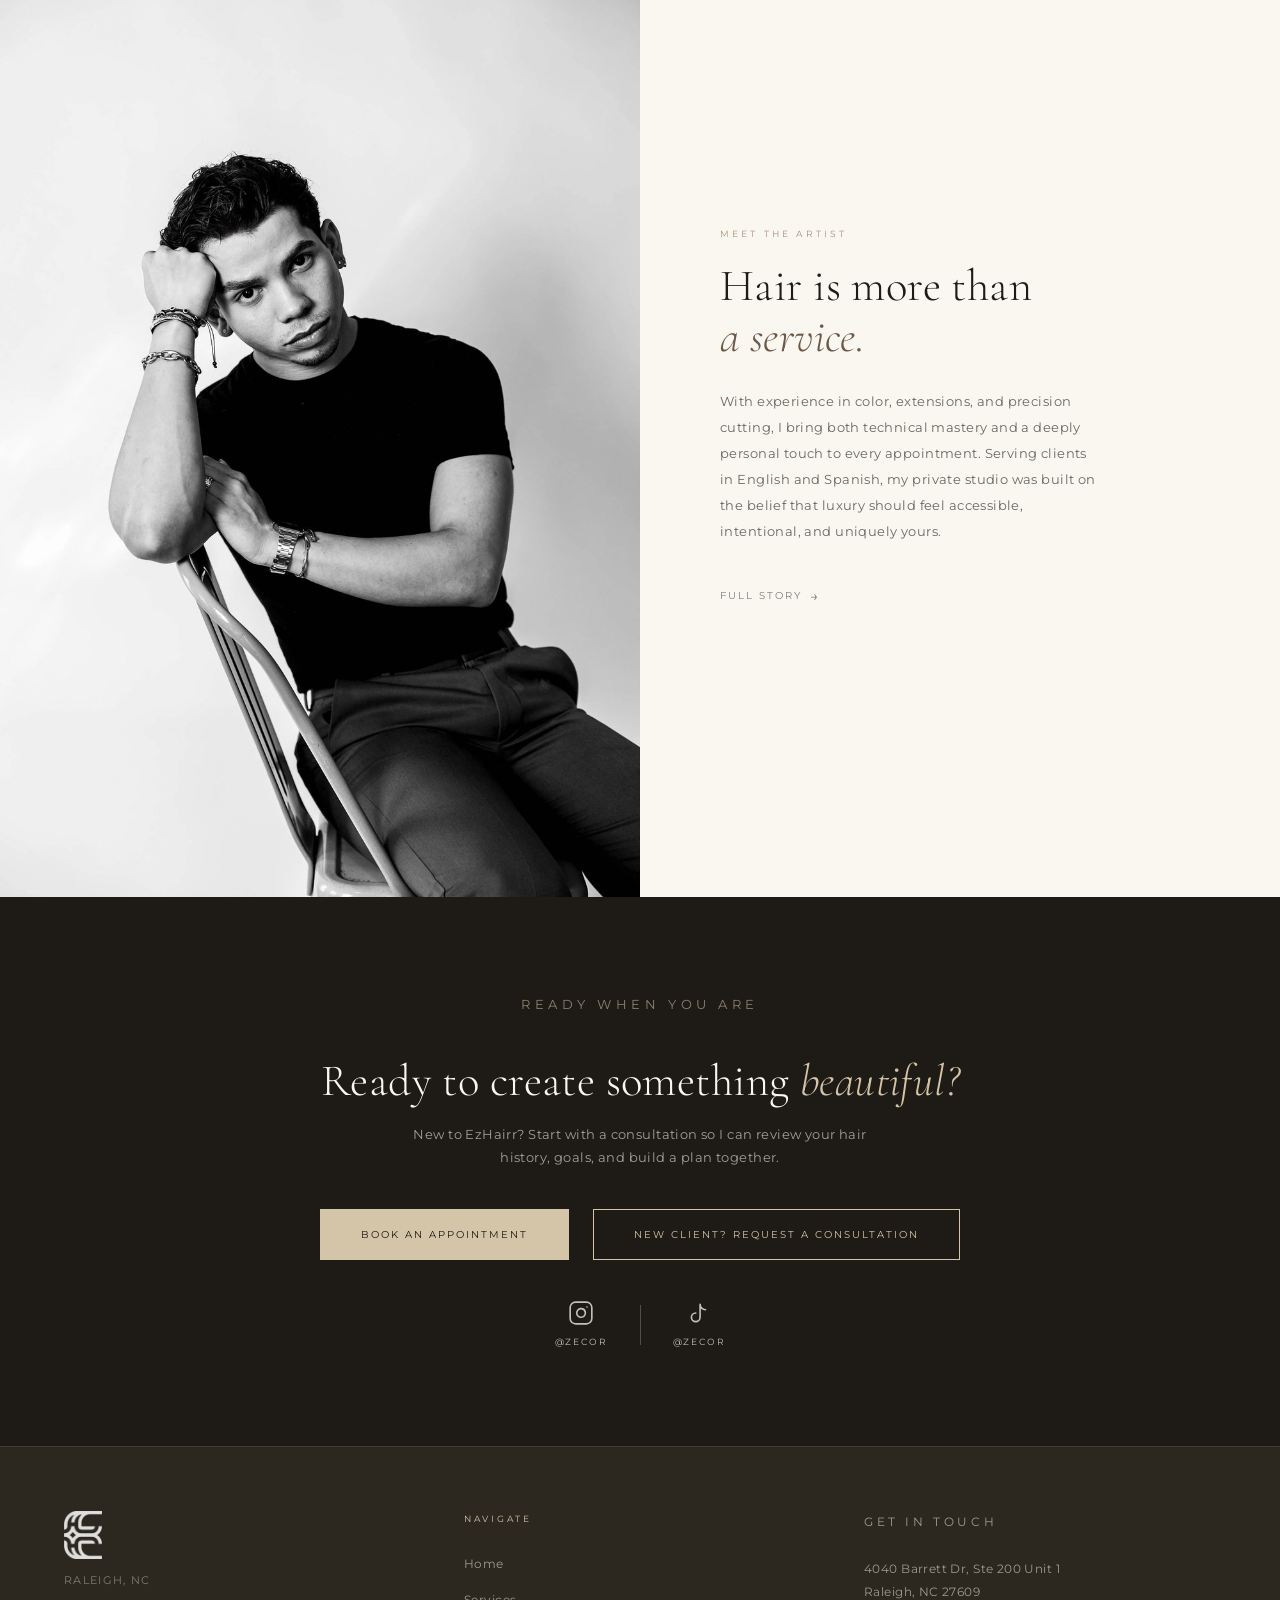
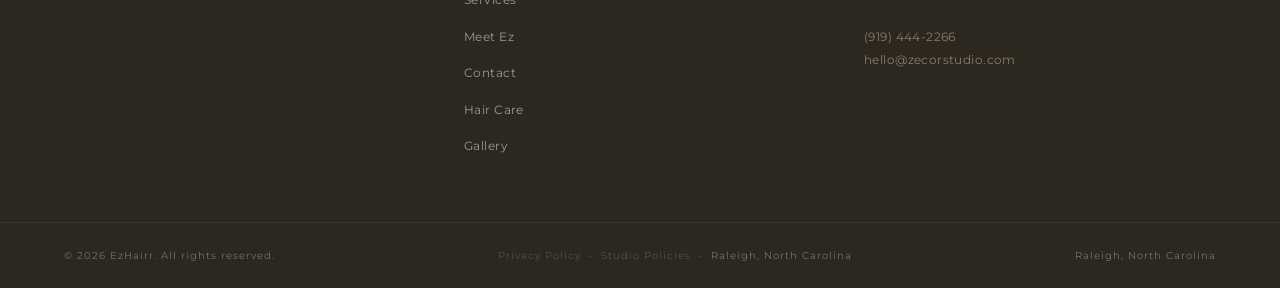
==== commit 2f6ea2c0: "Add files via upload" ====
--- a/index.html
+++ b/index.html
@@ -2,22 +2,22 @@
 <html lang="en">
 <head>
   <meta charset="UTF-8" />
-  <meta name="keywords" content="hair salon Raleigh NC, luxury hair studio, balayage Raleigh, hair extensions Raleigh, bilingual hair stylist, EzHairr, private hair salon" />
+  <meta name="keywords" content="hair salon Raleigh NC, luxury hair studio, balayage Raleigh, hair extensions Raleigh, bilingual hair stylist, Zecor, private hair salon" />
   <meta name="robots" content="index, follow" />
   <meta name="viewport" content="width=device-width, initial-scale=1.0" />
   <meta name="description" content="Private, bilingual luxury hair studio in Raleigh, NC. Expert balayage, color, extensions, and cuts by Ezequiel. By appointment only. English & Spanish." />
   <meta property="og:type" content="website" />
-  <meta property="og:url" content="https://www.ezhairr.com/" />
-  <meta property="og:title" content="EzHairr | Luxury Hair Salon Raleigh NC" />
+  <meta property="og:url" content="https://www.zecorstudio.com/" />
+  <meta property="og:title" content="Zecor | Luxury Hair Salon Raleigh NC" />
   <meta property="og:description" content="Private, bilingual luxury hair studio in Raleigh, NC. Expert balayage, color, extensions, and cuts by Ezequiel." />
-  <meta property="og:image" content="https://www.ezhairr.com/images/hero.jpg" />
-  <meta property="og:site_name" content="EzHairr" />
+  <meta property="og:image" content="https://www.zecorstudio.com/images/hero.jpg" />
+  <meta property="og:site_name" content="Zecor" />
   <meta name="twitter:card" content="summary_large_image" />
-  <meta name="twitter:title" content="EzHairr | Luxury Hair Salon Raleigh NC" />
+  <meta name="twitter:title" content="Zecor | Luxury Hair Salon Raleigh NC" />
   <meta name="twitter:description" content="Private, bilingual luxury hair studio in Raleigh, NC. Expert balayage, color, extensions, and cuts by Ezequiel." />
-  <meta name="twitter:image" content="https://www.ezhairr.com/images/hero.jpg" />
-  <link rel="canonical" href="https://www.ezhairr.com/" />
-  <title>EzHairr | Luxury Hair Salon Raleigh NC | Color, Extensions & Cuts</title>
+  <meta name="twitter:image" content="https://www.zecorstudio.com/images/hero.jpg" />
+  <link rel="canonical" href="https://www.zecorstudio.com/" />
+  <title>Zecor | Luxury Hair Salon Raleigh NC | Color, Extensions & Cuts</title>
   <link rel="preconnect" href="https://fonts.googleapis.com">
   <link rel="preconnect" href="https://fonts.gstatic.com" crossorigin>
   <link href="https://fonts.googleapis.com/css2?family=Cormorant+Garamond:ital,wght@0,300;0,400;0,500;1,300;1,400;1,500&family=Montserrat:wght@300;400;500;600&display=swap" rel="stylesheet">
@@ -147,13 +147,13 @@
   {
     "@context": "https://schema.org",
     "@type": "HairSalon",
-    "name": "EzHairr",
+    "name": "Zecor",
     "description": "Private, bilingual luxury hair studio in Raleigh, NC. Expert color, extensions, cuts and styling by appointment.",
-    "url": "https://www.ezhairr.com",
+    "url": "https://www.zecorstudio.com",
     "telephone": "+19194442266",
-    "email": "hello@ezhairr.com",
+    "email": "hello@zecorstudio.com",
     "priceRange": "$$$$",
-    "image": "https://www.ezhairr.com/images/hero.jpg",
+    "image": "https://www.zecorstudio.com/images/hero.jpg",
     "address": {
       "@type": "PostalAddress",
       "streetAddress": "4040 Barrett Dr, Ste 200 Unit 1",
@@ -172,8 +172,8 @@
       "description": "By appointment only"
     },
     "sameAs": [
-      "https://www.instagram.com/ezhairr",
-      "https://www.tiktok.com/@ezhairr"
+      "https://www.instagram.com/zecor",
+      "https://www.tiktok.com/@zecor"
     ],
     "hasMap": "https://maps.google.com/?q=4040+Barrett+Dr+Raleigh+NC+27609",
     "servesCuisine": null,
@@ -191,7 +191,7 @@
 
   <!-- NAV -->
   <nav class="nav" id="nav">
-    <a href="index.html" class="nav__logo"><img src="images/logo.png" alt="EzHairr" class="nav__logo-img" /></a>
+    <a href="index.html" class="nav__logo"><img src="images/logo.png" alt="Zecor" class="nav__logo-img" /></a>
     <ul class="nav__links">
       <li><a href="index.html" data-i18n="nav_home">Home</a></li>
       <li><a href="services.html" data-i18n="nav_services">Services</a></li>
@@ -388,7 +388,7 @@
   <!-- ABOUT -->
   <div class="about-split" id="about">
     <div class="about-split__image">
-      <img src="images/about.jpg" alt="Ezequiel - EzHairr stylist" style="width:100%;height:100%;object-fit:cover;object-position:center top;" />
+      <img src="images/about.jpg" alt="Ezequiel - Zecor stylist" style="width:100%;height:100%;object-fit:cover;object-position:center top;" />
     </div>
     <div class="about-split__content">
       <p class="eyebrow" data-i18n="index_about_eyebrow">Meet the Artist</p>
@@ -402,25 +402,25 @@
   <section class="cta-strip" id="contact">
     <p class="eyebrow" data-i18n="index_cta_eyebrow">Ready When You Are</p>
     <h2 class="heading" style="margin-bottom:1rem;"><span data-i18n="index_cta_h1">Ready to create something</span> <em data-i18n="index_cta_em">beautiful?</em></h2>
-    <p data-i18n="index_cta_body">New to EzHairr? Start with a consultation so I can review your hair history, goals, and build a plan together.</p>
+    <p data-i18n="index_cta_body">New to Zecor? Start with a consultation so I can review your hair history, goals, and build a plan together.</p>
     <div style="display:flex;gap:1.5rem;justify-content:center;flex-wrap:wrap;margin-top:0.5rem;">
         <a href="https://book.squareup.com/appointments/rt3pqesdcod89x/location/LMBRDJYVNBJ9A/services" class="btn-primary" target="_blank" rel="noopener" data-i18n="index_cta_btn1">Book an Appointment</a>
         <a href="contact.html" class="btn-primary" style="background:transparent;color:var(--sand);border-color:var(--sand);" data-i18n="index_cta_btn2">New Client? Request a Consultation</a>
       </div>
   
   <div style="display:flex;justify-content:center;gap:2rem;margin-top:2.5rem;align-items:center;">
-    <a href="https://www.instagram.com/ezhairr" target="_blank" rel="noopener" style="display:flex;flex-direction:column;align-items:center;gap:0.5rem;text-decoration:none;color:var(--cream);opacity:0.75;transition:opacity 0.3s ease;" onmouseover="this.style.opacity=1" onmouseout="this.style.opacity=0.75">
+    <a href="https://www.instagram.com/zecor" target="_blank" rel="noopener" style="display:flex;flex-direction:column;align-items:center;gap:0.5rem;text-decoration:none;color:var(--cream);opacity:0.75;transition:opacity 0.3s ease;" onmouseover="this.style.opacity=1" onmouseout="this.style.opacity=0.75">
       <svg xmlns="http://www.w3.org/2000/svg" width="26" height="26" viewBox="0 0 24 24" fill="none" stroke="currentColor" stroke-width="1.5" stroke-linecap="round" stroke-linejoin="round">
         <rect x="2" y="2" width="20" height="20" rx="5" ry="5"/><path d="M16 11.37A4 4 0 1 1 12.63 8 4 4 0 0 1 16 11.37z"/><line x1="17.5" y1="6.5" x2="17.51" y2="6.5"/>
       </svg>
-      <span style="font-size:9px;letter-spacing:0.2em;text-transform:uppercase;font-family:'Montserrat',sans-serif;">@ezhairr</span>
+      <span style="font-size:9px;letter-spacing:0.2em;text-transform:uppercase;font-family:'Montserrat',sans-serif;">@zecor</span>
     </a>
     <div style="width:1px;height:40px;background:rgba(212,196,168,0.3);"></div>
-    <a href="https://www.tiktok.com/@ezhairr" target="_blank" rel="noopener" style="display:flex;flex-direction:column;align-items:center;gap:0.5rem;text-decoration:none;color:var(--cream);opacity:0.75;transition:opacity 0.3s ease;" onmouseover="this.style.opacity=1" onmouseout="this.style.opacity=0.75">
+    <a href="https://www.tiktok.com/@zecor" target="_blank" rel="noopener" style="display:flex;flex-direction:column;align-items:center;gap:0.5rem;text-decoration:none;color:var(--cream);opacity:0.75;transition:opacity 0.3s ease;" onmouseover="this.style.opacity=1" onmouseout="this.style.opacity=0.75">
       <svg xmlns="http://www.w3.org/2000/svg" width="26" height="26" viewBox="0 0 24 24" fill="none" stroke="currentColor" stroke-width="1.5" stroke-linecap="round" stroke-linejoin="round">
         <path d="M9 12a4 4 0 1 0 4 4V4a5 5 0 0 0 5 5"/>
       </svg>
-      <span style="font-size:9px;letter-spacing:0.2em;text-transform:uppercase;font-family:'Montserrat',sans-serif;">@ezhairr</span>
+      <span style="font-size:9px;letter-spacing:0.2em;text-transform:uppercase;font-family:'Montserrat',sans-serif;">@zecor</span>
     </a>
   </div>
 </section>
@@ -429,7 +429,7 @@
   <footer>
     <div class="footer-grid">
       <div>
-        <div class="footer__logo"><img src="images/logo.png" alt="EzHairr" class="footer__logo-img" /></div>
+        <div class="footer__logo"><img src="images/logo.png" alt="Zecor" class="footer__logo-img" /></div>
         <p class="footer__tagline" data-i18n="footer_tagline">Raleigh, NC</p>
       </div>
       <div>
@@ -449,12 +449,12 @@
           4040 Barrett Dr, Ste 200 Unit 1<br>
           Raleigh, NC 27609<br><br>
           <a href="tel:9194442266">(919) 444-2266</a><br>
-          <a href="mailto:hello@ezhairr.com">hello@ezhairr.com</a>
+          <a href="mailto:hello@zecorstudio.com">hello@zecorstudio.com</a>
         </p>
       </div>
     </div>
     <div class="footer-bottom">
-      <p data-i18n="footer_copy">&copy; 2026 EzHairr. All rights reserved.</p>
+      <p data-i18n="footer_copy">&copy; 2026 Zecor. All rights reserved.</p>
     <p><a href="privacy.html" style="color:var(--sand);text-decoration:none;opacity:0.7;">Privacy Policy</a> &nbsp;·&nbsp; <a href="policies.html" style="color:var(--sand);text-decoration:none;opacity:0.7;">Studio Policies</a> &nbsp;·&nbsp; <span data-i18n="footer_location">Raleigh, North Carolina</span></p>
       <p data-i18n="footer_location">Raleigh, North Carolina</p>
     </div>
@@ -531,10 +531,10 @@
   
   <script src="js/i18n.js"></script>
   <script>
-    var _lang = localStorage.getItem('ezhairr_lang') || 'en';
+    var _lang = localStorage.getItem('zecor_lang') || 'en';
     function setLang(lang) {
       _lang = lang;
-      localStorage.setItem('ezhairr_lang', lang);
+      localStorage.setItem('zecor_lang', lang);
       var tr = EZ_TRANSLATIONS[lang];
       document.querySelectorAll('[data-i18n]').forEach(function(el) {
         var k = el.getAttribute('data-i18n');
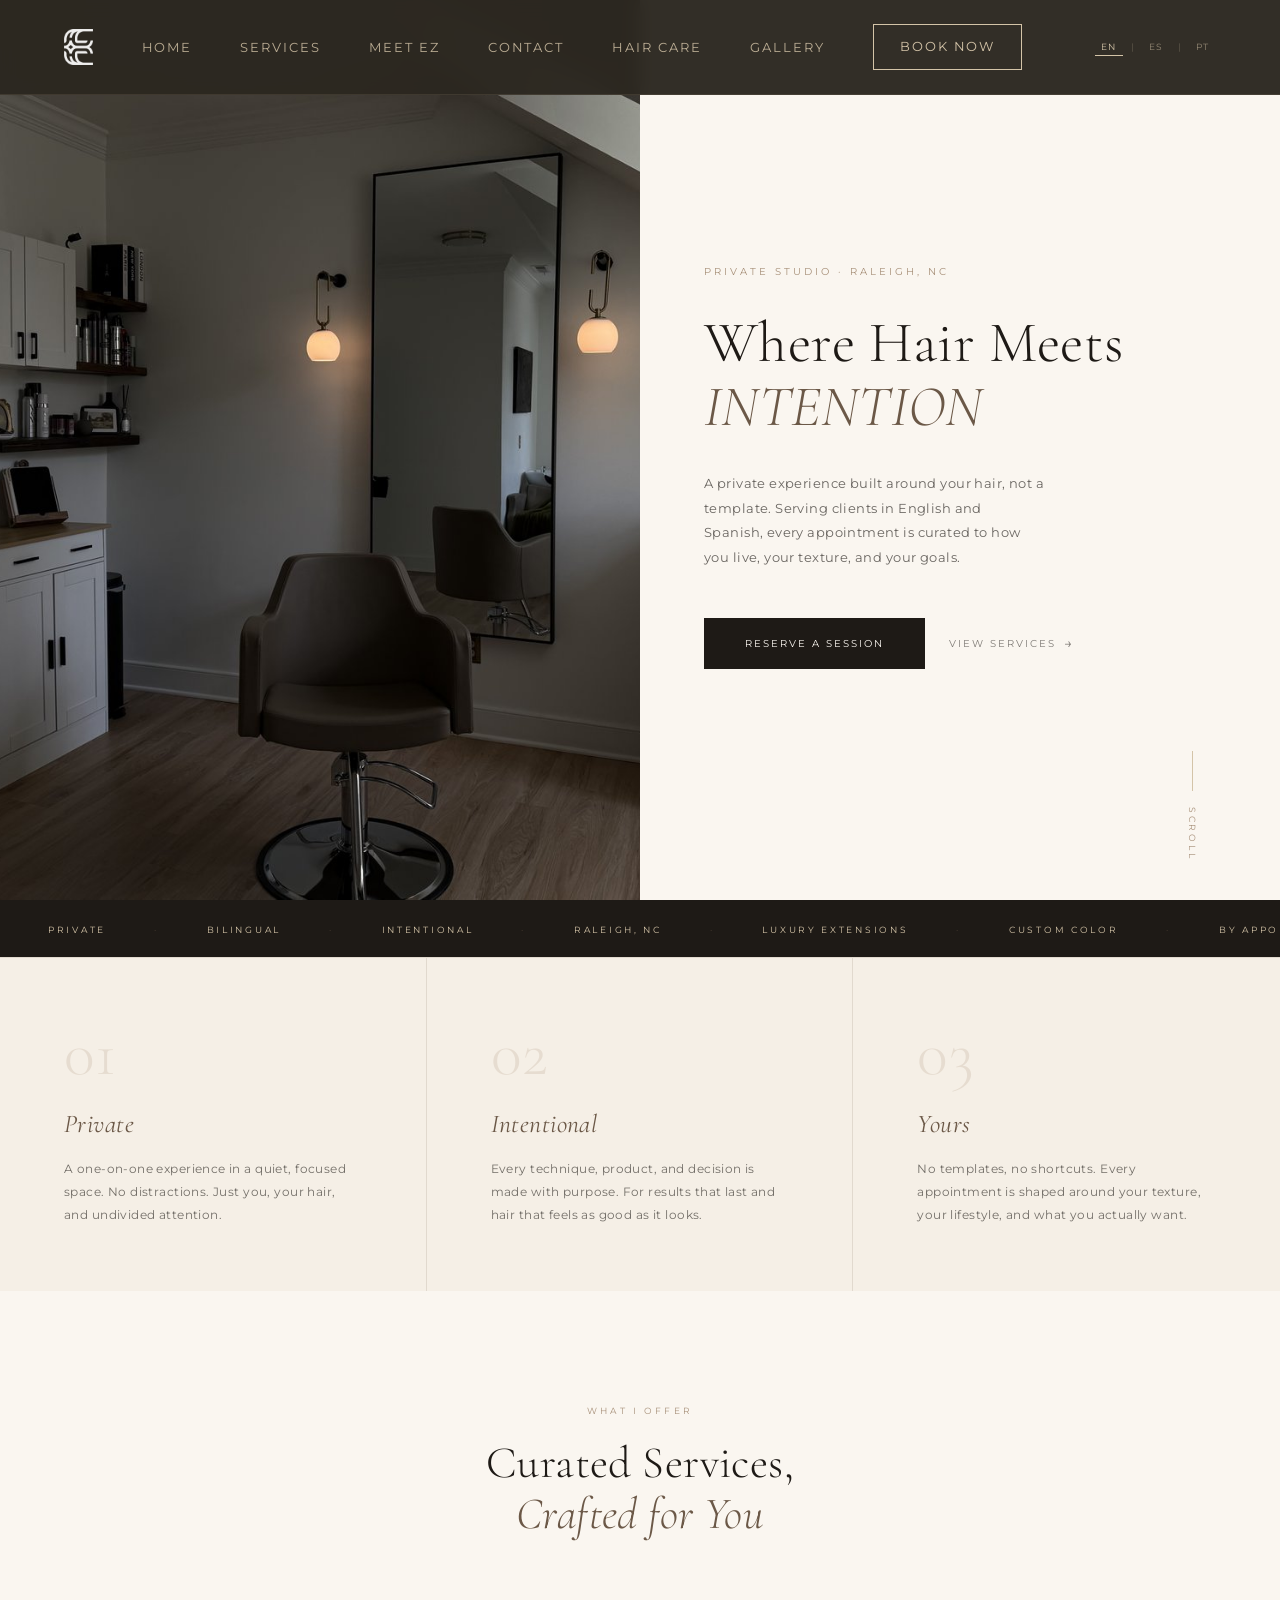
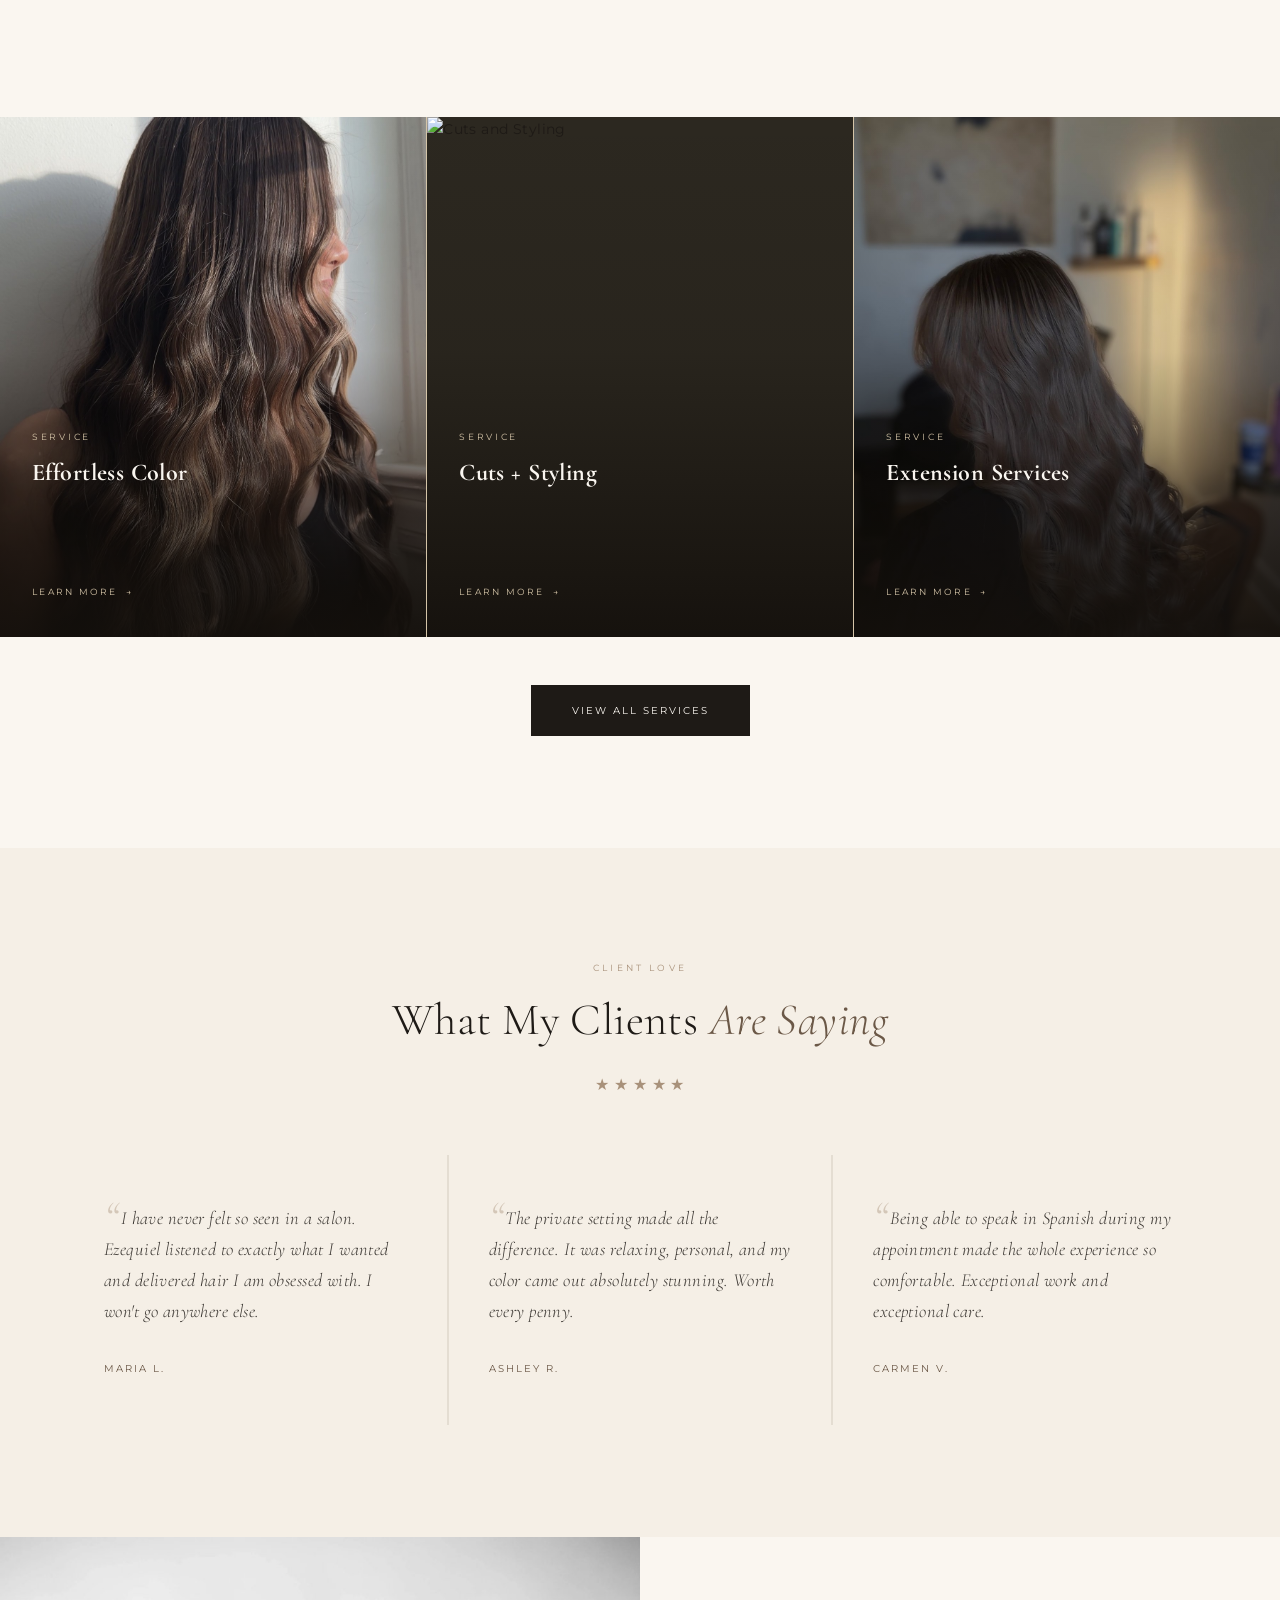
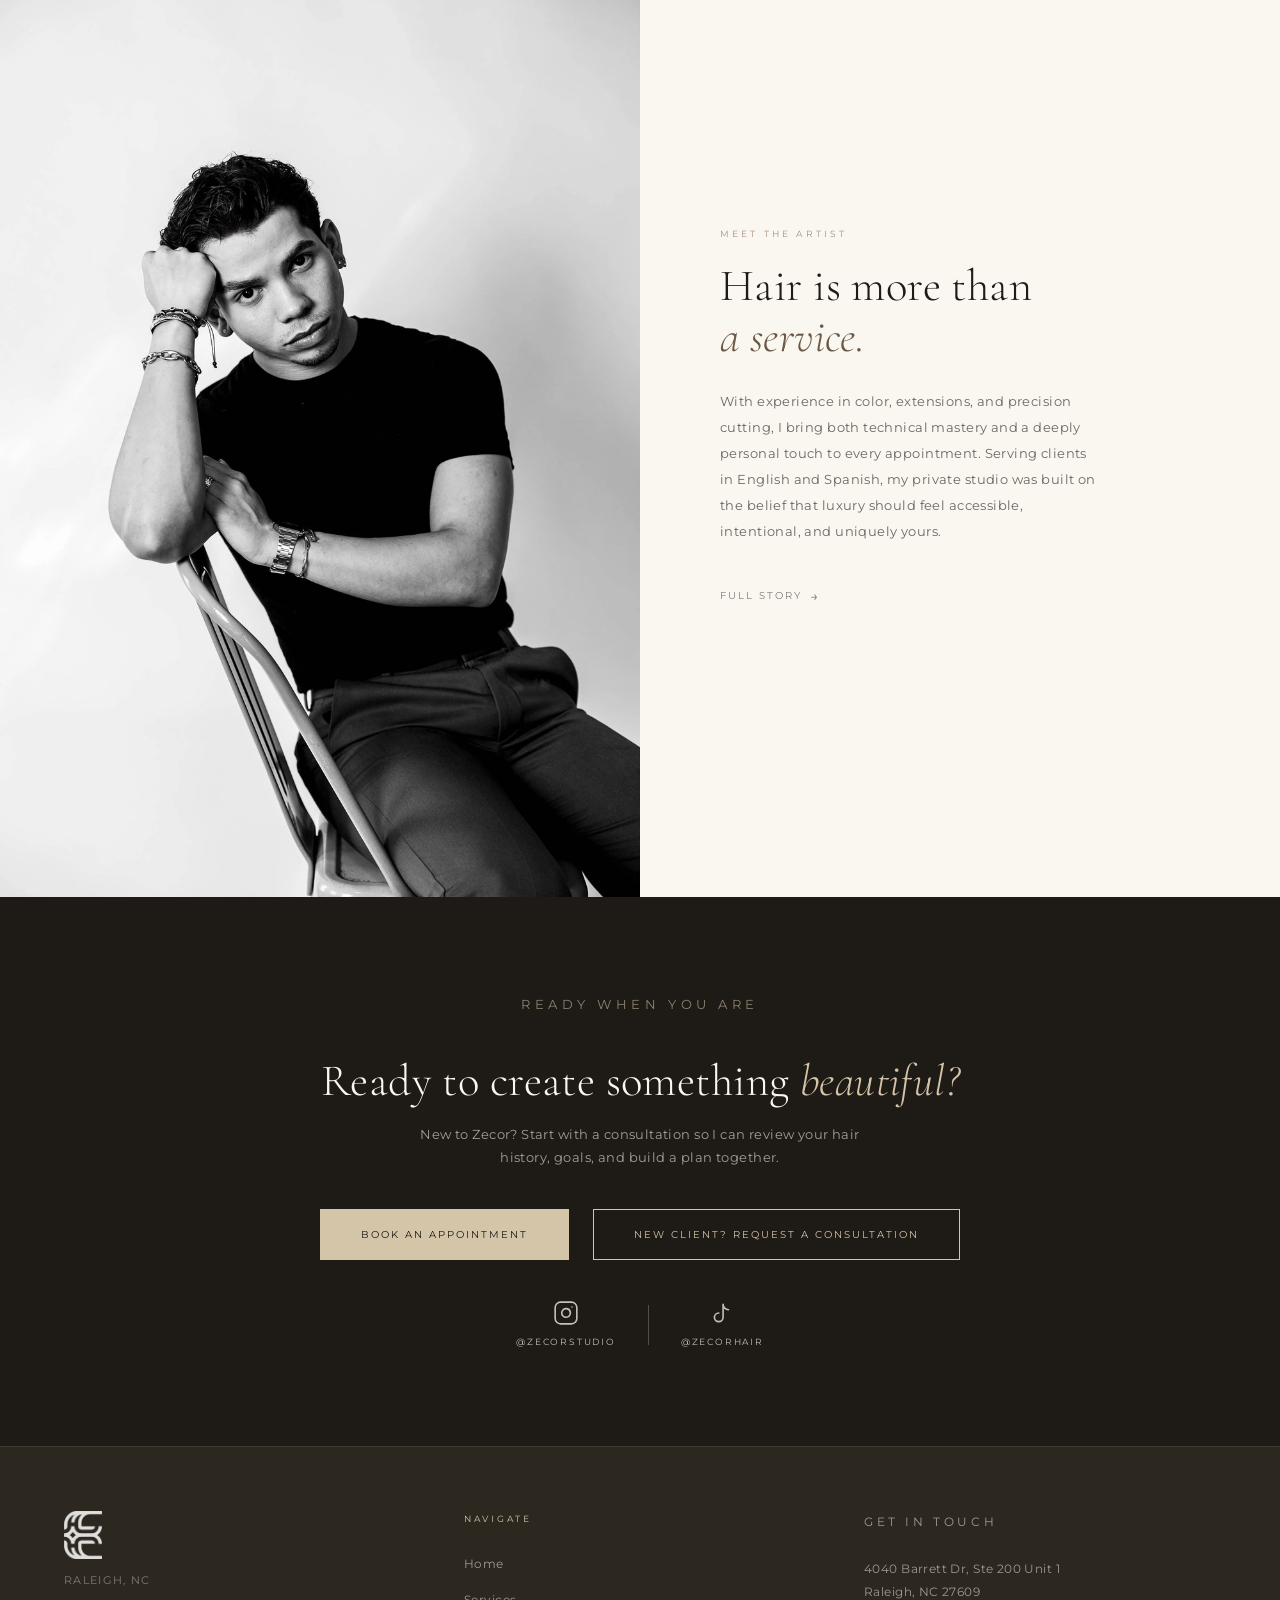
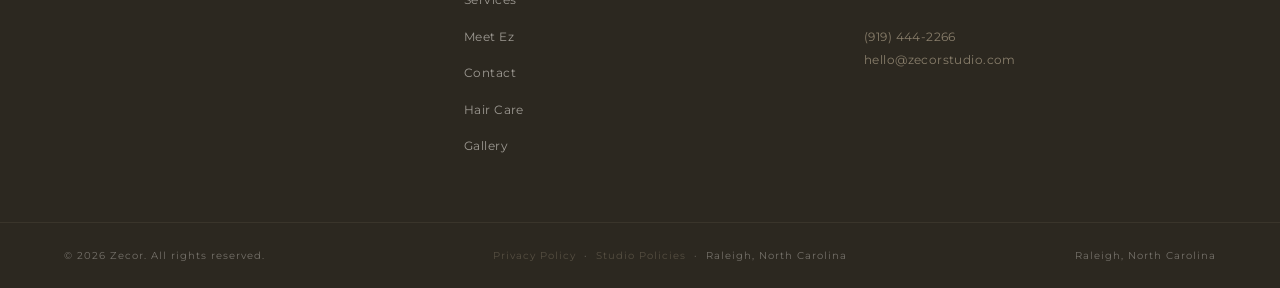
==== commit 110fcd07: "Add files via upload" ====
--- a/index.html
+++ b/index.html
@@ -172,8 +172,8 @@
       "description": "By appointment only"
     },
     "sameAs": [
-      "https://www.instagram.com/zecor",
-      "https://www.tiktok.com/@zecor"
+      "https://www.instagram.com/zecorstudio",
+      "https://www.tiktok.com/@zecorhair"
     ],
     "hasMap": "https://maps.google.com/?q=4040+Barrett+Dr+Raleigh+NC+27609",
     "servesCuisine": null,
@@ -409,18 +409,18 @@
       </div>
   
   <div style="display:flex;justify-content:center;gap:2rem;margin-top:2.5rem;align-items:center;">
-    <a href="https://www.instagram.com/zecor" target="_blank" rel="noopener" style="display:flex;flex-direction:column;align-items:center;gap:0.5rem;text-decoration:none;color:var(--cream);opacity:0.75;transition:opacity 0.3s ease;" onmouseover="this.style.opacity=1" onmouseout="this.style.opacity=0.75">
+    <a href="https://www.instagram.com/zecorstudio" target="_blank" rel="noopener" style="display:flex;flex-direction:column;align-items:center;gap:0.5rem;text-decoration:none;color:var(--cream);opacity:0.75;transition:opacity 0.3s ease;" onmouseover="this.style.opacity=1" onmouseout="this.style.opacity=0.75">
       <svg xmlns="http://www.w3.org/2000/svg" width="26" height="26" viewBox="0 0 24 24" fill="none" stroke="currentColor" stroke-width="1.5" stroke-linecap="round" stroke-linejoin="round">
         <rect x="2" y="2" width="20" height="20" rx="5" ry="5"/><path d="M16 11.37A4 4 0 1 1 12.63 8 4 4 0 0 1 16 11.37z"/><line x1="17.5" y1="6.5" x2="17.51" y2="6.5"/>
       </svg>
-      <span style="font-size:9px;letter-spacing:0.2em;text-transform:uppercase;font-family:'Montserrat',sans-serif;">@zecor</span>
+      <span style="font-size:9px;letter-spacing:0.2em;text-transform:uppercase;font-family:'Montserrat',sans-serif;">@zecorstudio</span>
     </a>
     <div style="width:1px;height:40px;background:rgba(212,196,168,0.3);"></div>
-    <a href="https://www.tiktok.com/@zecor" target="_blank" rel="noopener" style="display:flex;flex-direction:column;align-items:center;gap:0.5rem;text-decoration:none;color:var(--cream);opacity:0.75;transition:opacity 0.3s ease;" onmouseover="this.style.opacity=1" onmouseout="this.style.opacity=0.75">
+    <a href="https://www.tiktok.com/@zecorhair" target="_blank" rel="noopener" style="display:flex;flex-direction:column;align-items:center;gap:0.5rem;text-decoration:none;color:var(--cream);opacity:0.75;transition:opacity 0.3s ease;" onmouseover="this.style.opacity=1" onmouseout="this.style.opacity=0.75">
       <svg xmlns="http://www.w3.org/2000/svg" width="26" height="26" viewBox="0 0 24 24" fill="none" stroke="currentColor" stroke-width="1.5" stroke-linecap="round" stroke-linejoin="round">
         <path d="M9 12a4 4 0 1 0 4 4V4a5 5 0 0 0 5 5"/>
       </svg>
-      <span style="font-size:9px;letter-spacing:0.2em;text-transform:uppercase;font-family:'Montserrat',sans-serif;">@zecor</span>
+      <span style="font-size:9px;letter-spacing:0.2em;text-transform:uppercase;font-family:'Montserrat',sans-serif;">@zecorhair</span>
     </a>
   </div>
 </section>
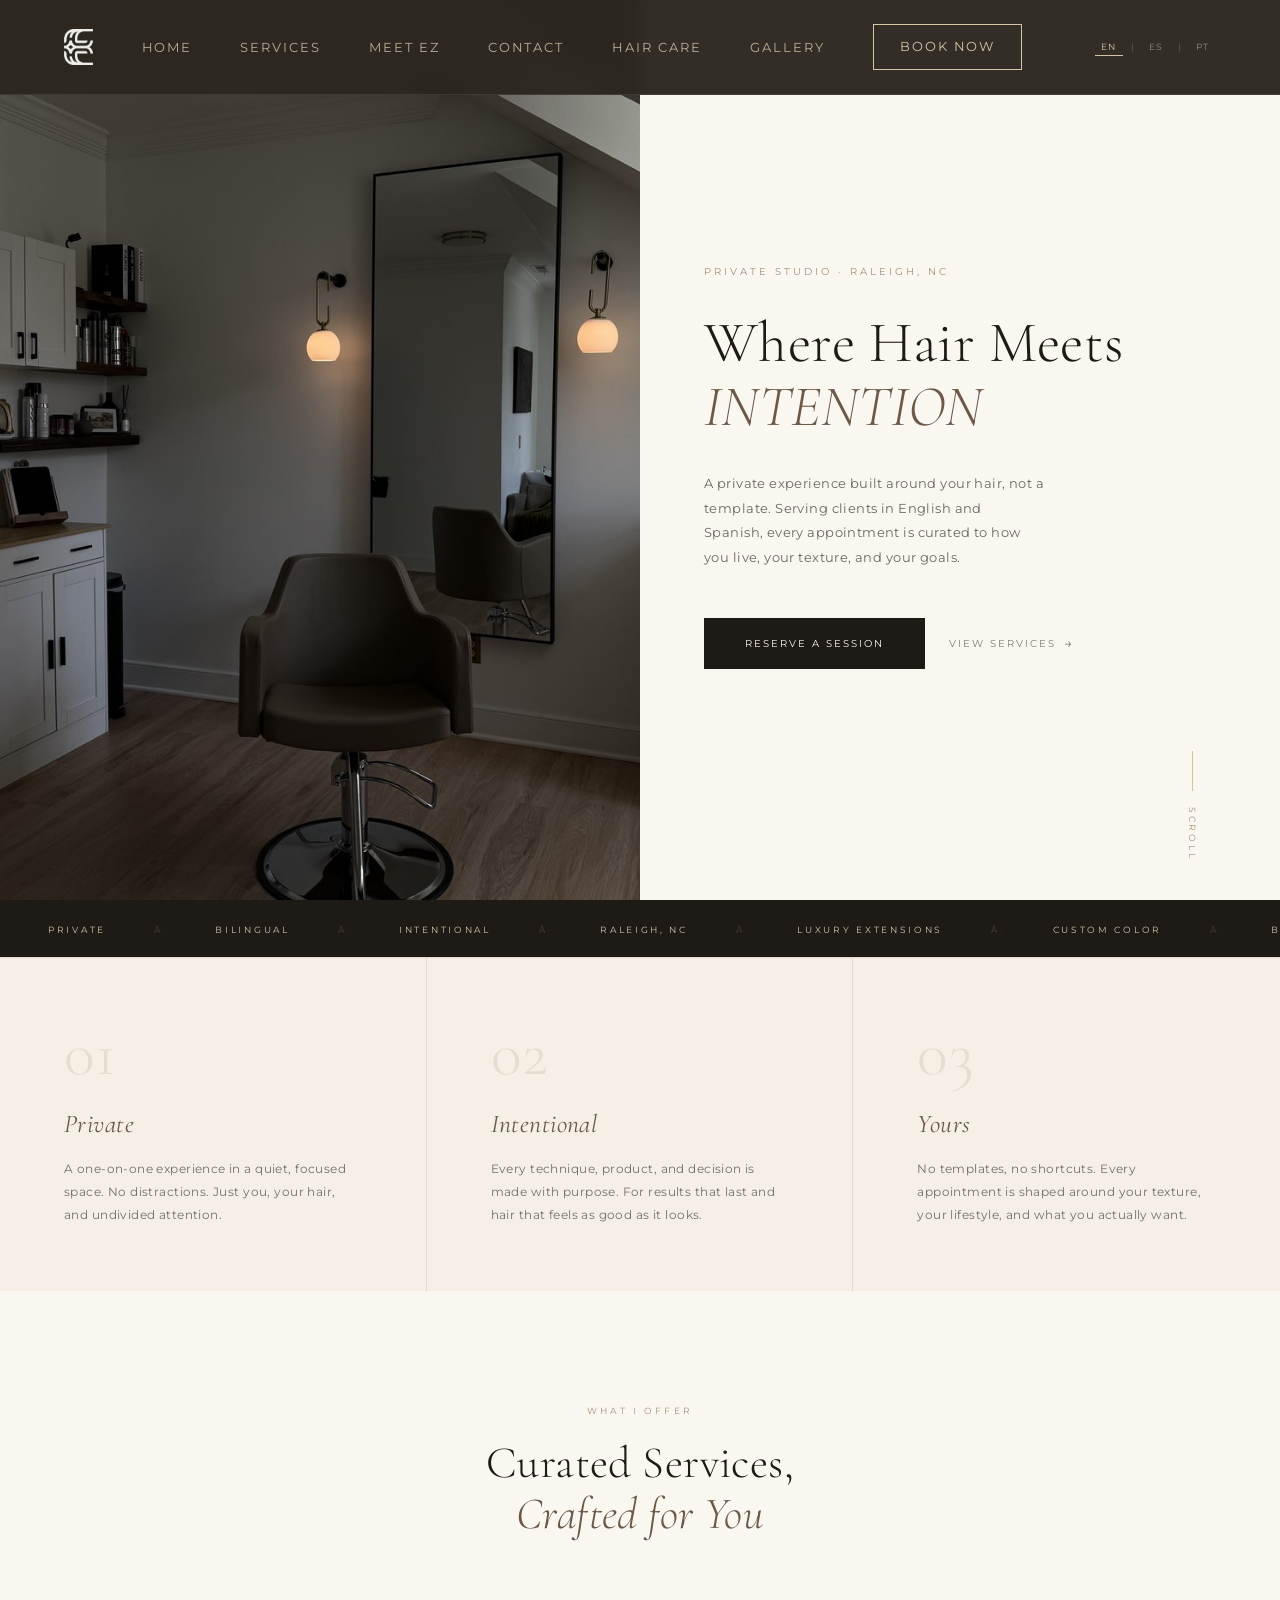
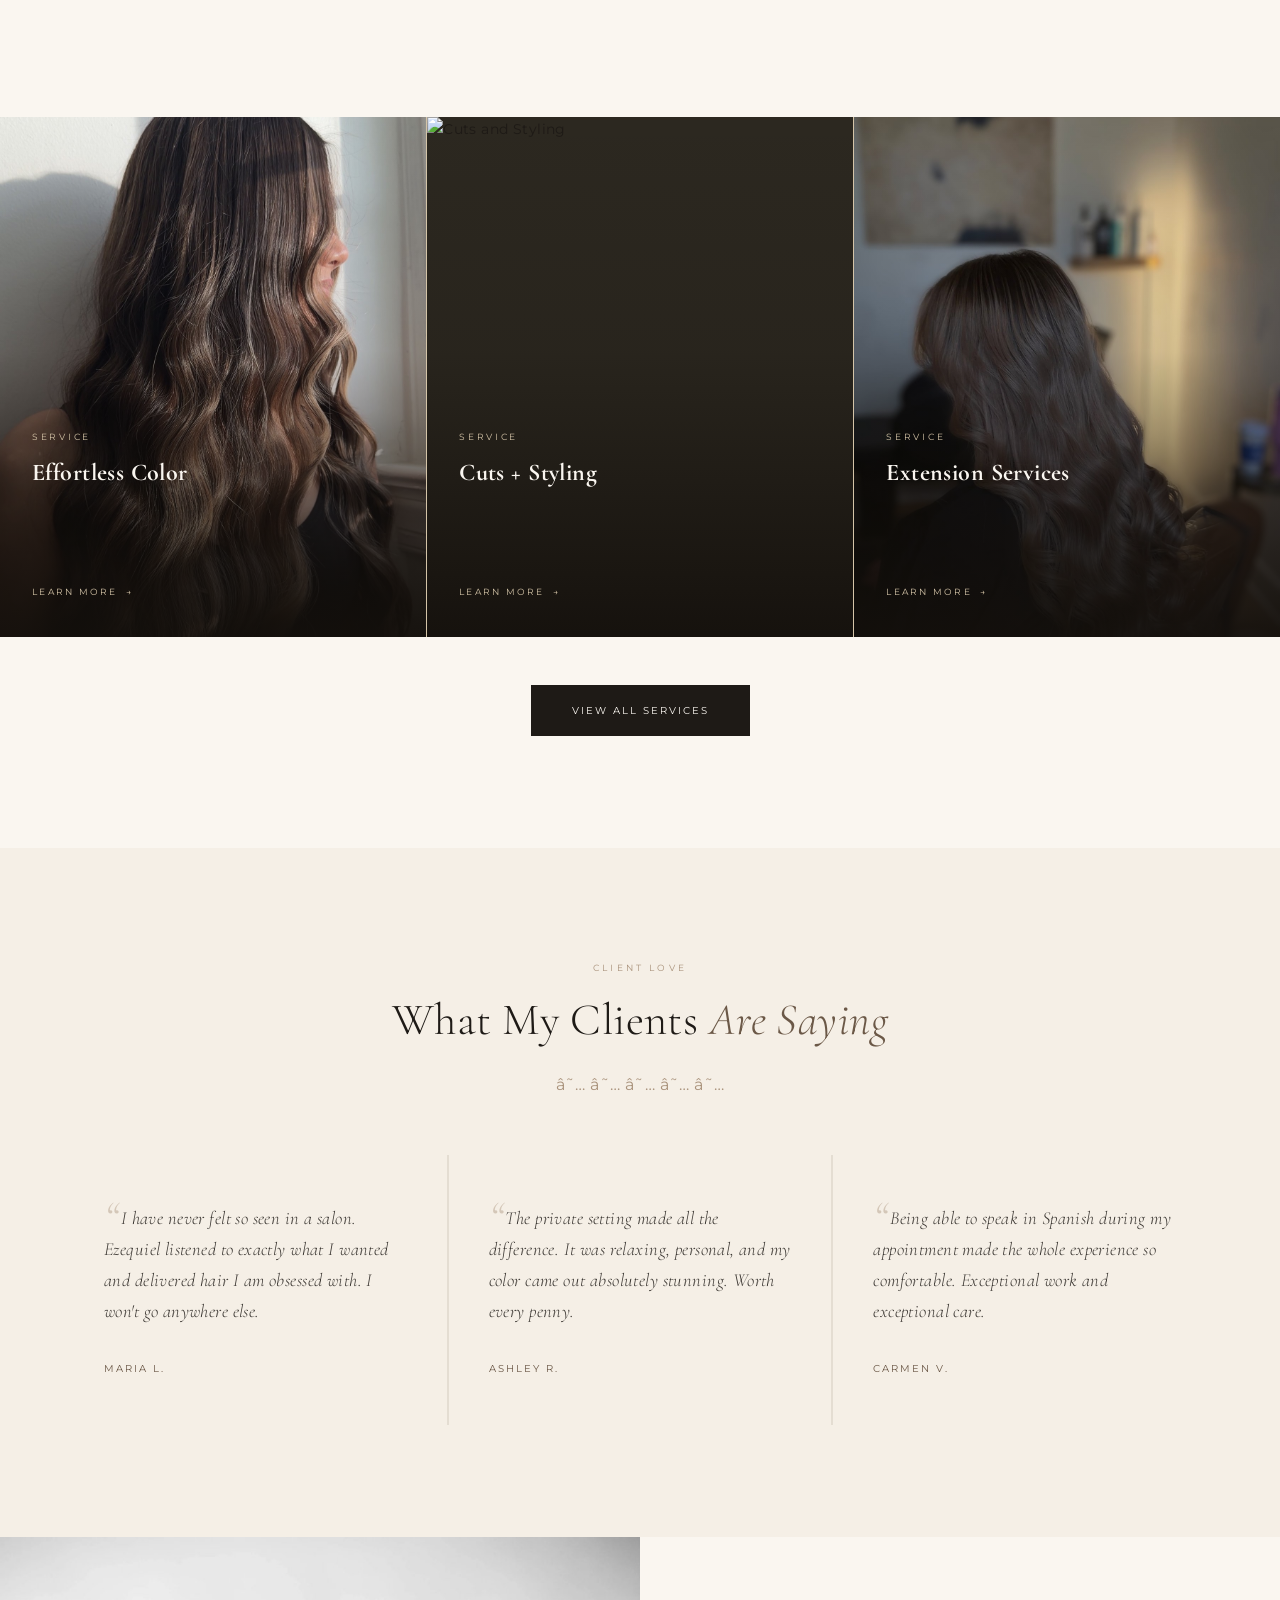
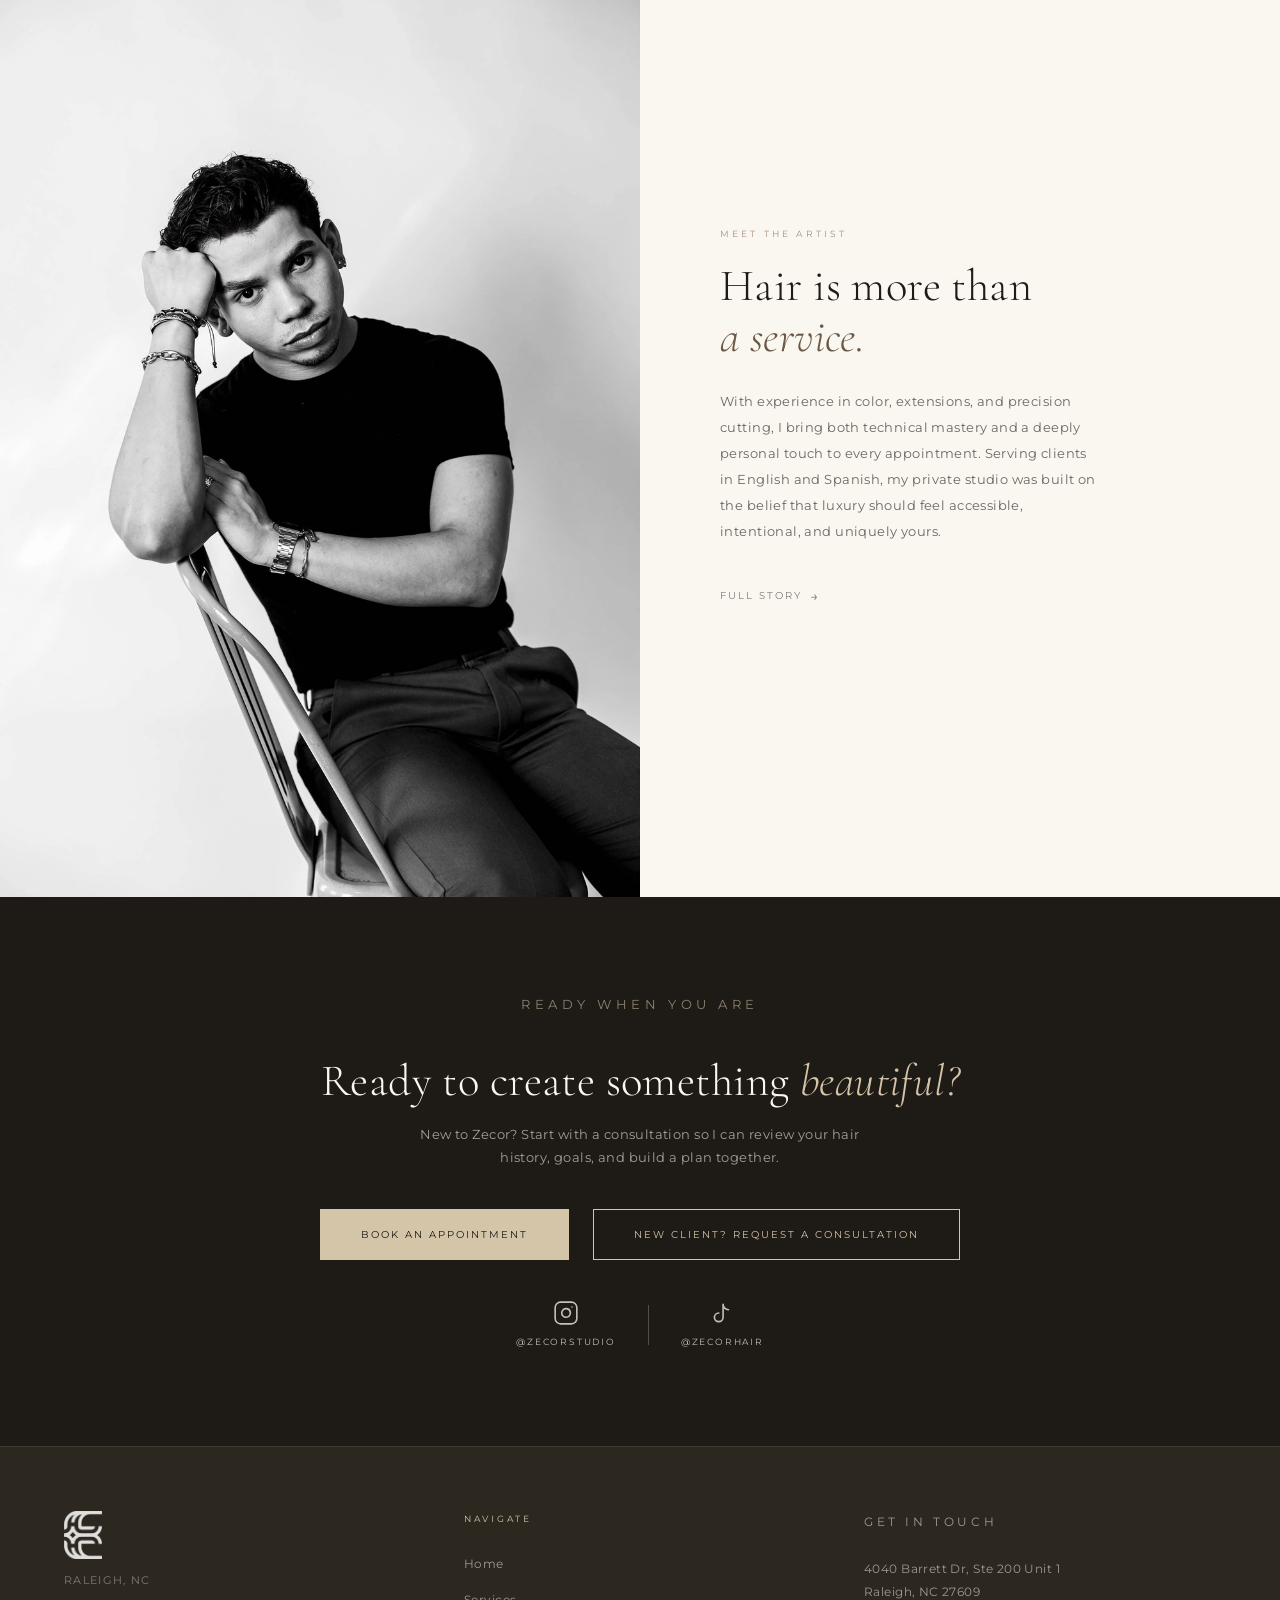
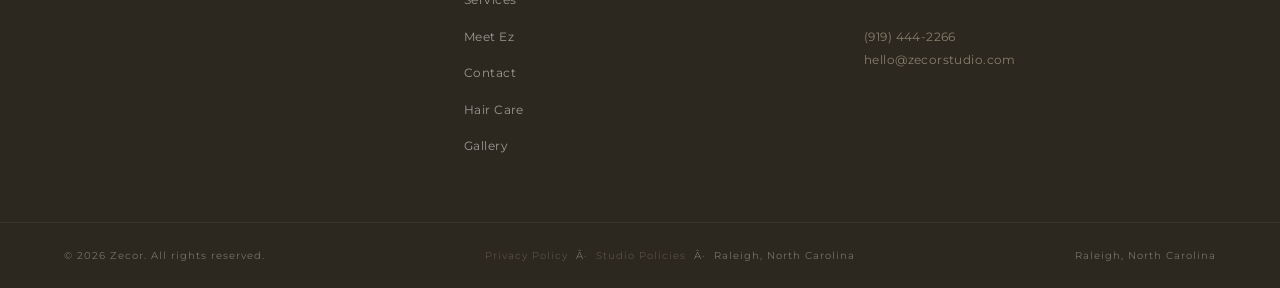
==== commit 7d2867ae: "Add files via upload" ====
--- a/index.html
+++ b/index.html
@@ -1,6 +1,33 @@
 <!DOCTYPE html>
 <html lang="en">
 <head>
+  <!-- Google tag (gtag.js) -->
+  <script async src="https://www.googletagmanager.com/gtag/js?id=G-77VZ4KRM6H"></script>
+  <script>
+    window.dataLayer = window.dataLayer || [];
+    function gtag(){dataLayer.push(arguments);}
+    gtag('js', new Date());
+    gtag('config', 'G-77VZ4KRM6H');
+  </script>
+
+  <!-- Meta Pixel Code -->
+  <script>
+    !function(f,b,e,v,n,t,s)
+    {if(f.fbq)return;n=f.fbq=function(){n.callMethod?
+    n.callMethod.apply(n,arguments):n.queue.push(arguments)};
+    if(!f._fbq)f._fbq=n;n.push=n;n.loaded=!0;n.version='2.0';
+    n.queue=[];t=b.createElement(e);t.async=!0;
+    t.src=v;s=b.getElementsByTagName(e)[0];
+    s.parentNode.insertBefore(t,s)}(window, document,'script',
+    'https://connect.facebook.net/en_US/fbevents.js');
+    fbq('init', '2788321961541043');
+    fbq('track', 'PageView');
+  </script>
+  <noscript><img height="1" width="1" style="display:none"
+    src="https://www.facebook.com/tr?id=2788321961541043&ev=PageView&noscript=1"
+  /></noscript>
+  <!-- End Meta Pixel Code -->
+
   <meta charset="UTF-8" />
   <meta name="keywords" content="hair salon Raleigh NC, luxury hair studio, balayage Raleigh, hair extensions Raleigh, bilingual hair stylist, Zecor, private hair salon" />
   <meta name="robots" content="index, follow" />
@@ -176,7 +203,6 @@
       "https://www.tiktok.com/@zecorhair"
     ],
     "hasMap": "https://maps.google.com/?q=4040+Barrett+Dr+Raleigh+NC+27609",
-    "servesCuisine": null,
     "currenciesAccepted": "USD",
     "paymentAccepted": "Cash, Credit Card",
     "areaServed": {
